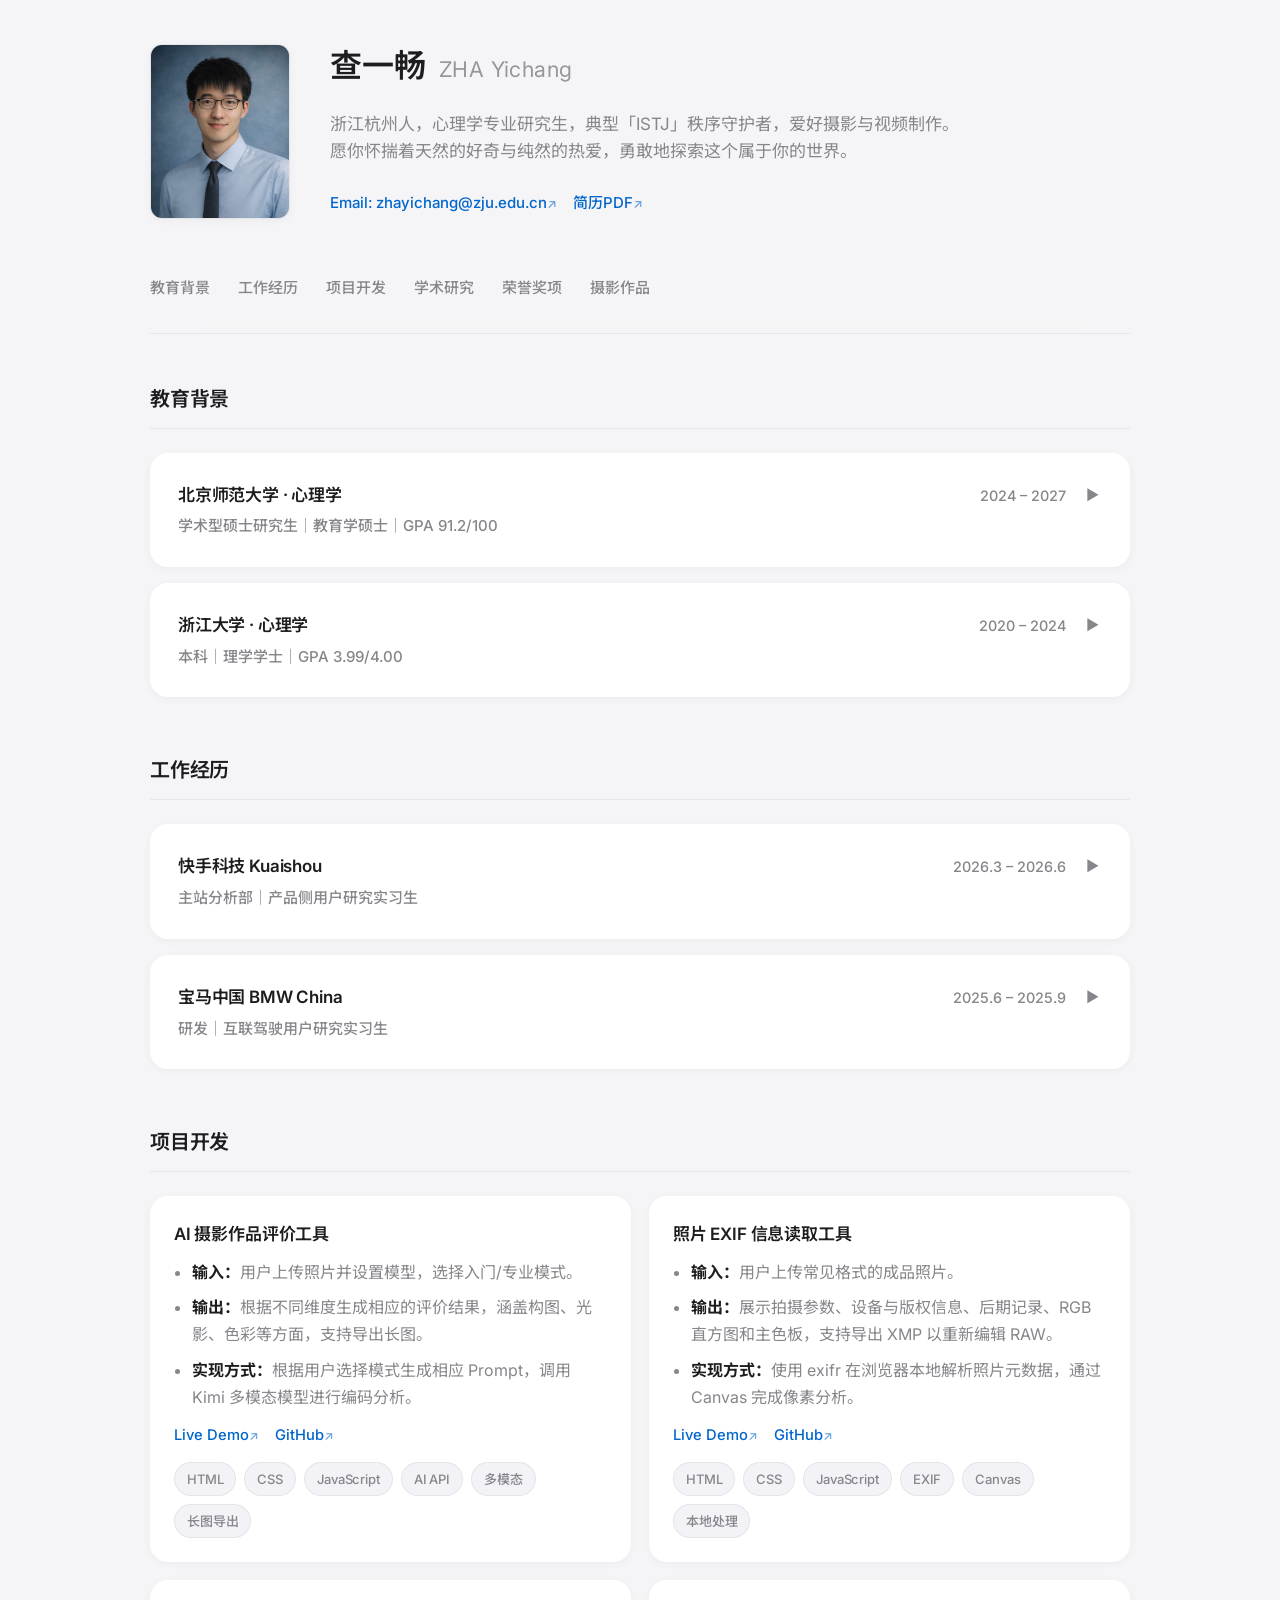
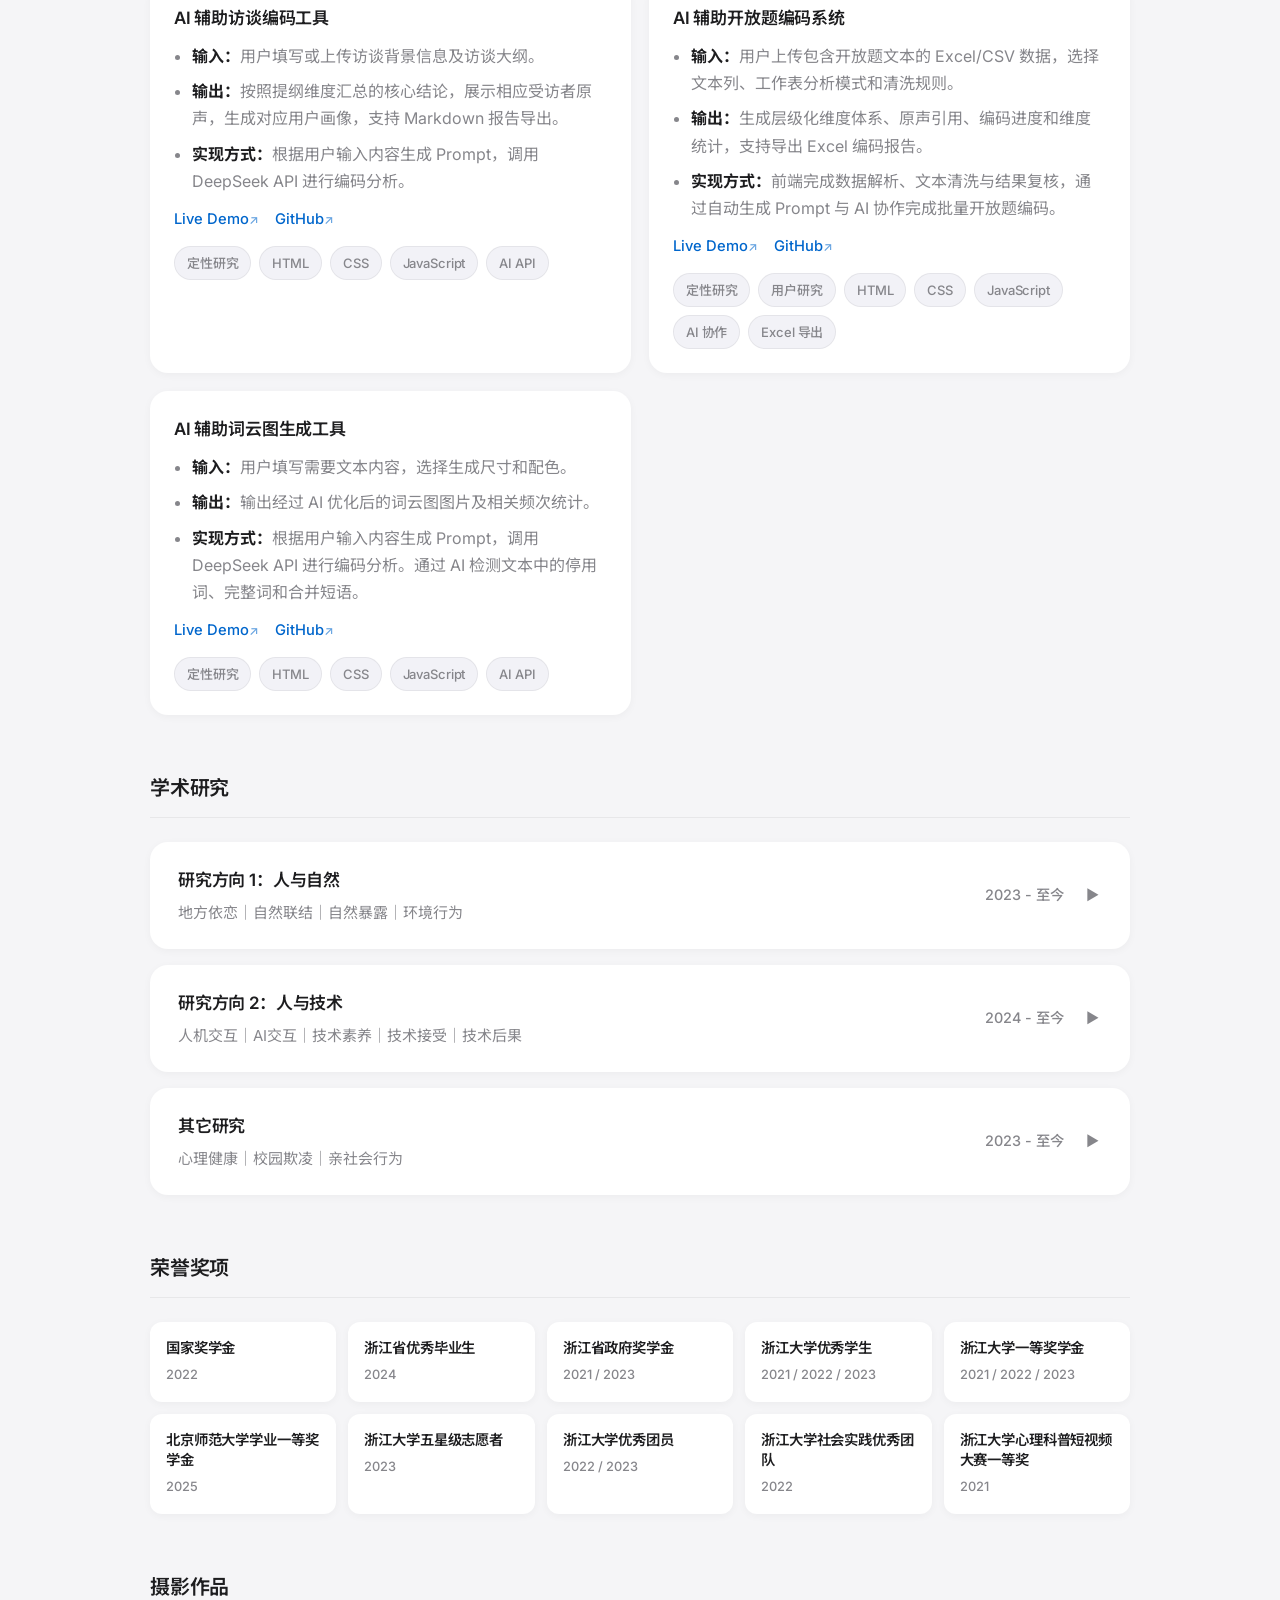
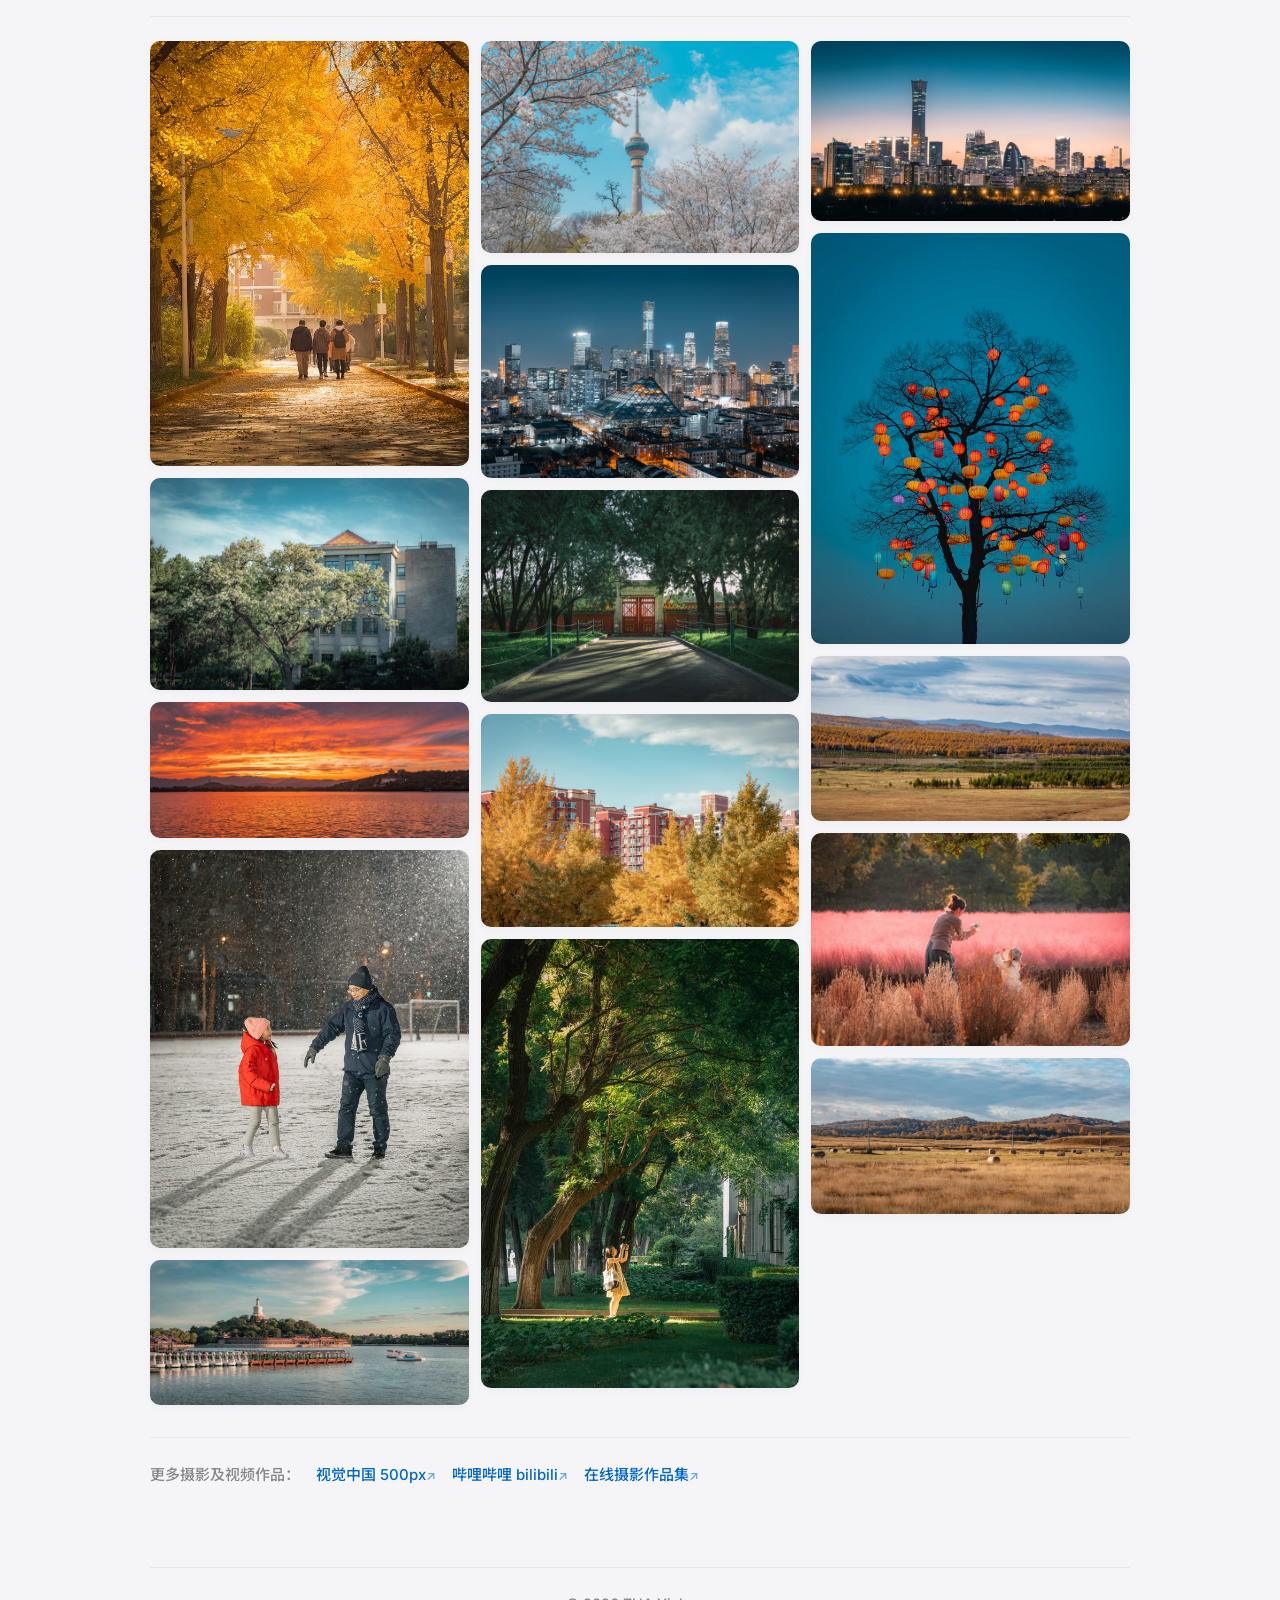
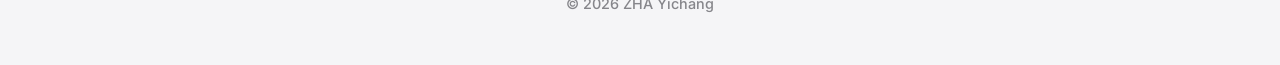
==== index.html @ 9acc6793 "Add Bing Webmaster verification tag" ====
<!DOCTYPE html>
<html lang="zh-CN">

<head>
  <meta charset="UTF-8" />
  <meta name="viewport" content="width=device-width, initial-scale=1.0" />
  <meta name="robots" content="noindex" />
  <title>查一畅 ZHA Yichang | 个人主页</title>
  <meta name="description" content="查一畅 ZHA Yichang - 北京师范大学社会心理学硕士研究生。" />
  <meta name="theme-color" content="#f5f5f7" media="(prefers-color-scheme: light)" />
  <meta name="theme-color" content="#000000" media="(prefers-color-scheme: dark)" />
  <meta name="msvalidate.01" content="314F5E8C3DB6885B3E5C1102EE22F746" />

  <!-- Open Graph -->
  <meta property="og:title" content="查一畅 ZHA Yichang | 个人主页" />
  <meta property="og:description" content="北京师范大学社会心理学硕士研究生。" />
  <meta property="og:type" content="website" />

  <!-- 字体 -->
  <link rel="preconnect" href="https://fonts.googleapis.com">
  <link rel="preconnect" href="https://fonts.gstatic.com" crossorigin>
  <link
    href="https://fonts.googleapis.com/css2?family=Inter:wght@300;400;500;600;700&family=Noto+Sans+SC:wght@300;400;500;700&display=swap"
    rel="stylesheet">

  <!-- 样式表 -->
  <link rel="stylesheet" href="style.css">
</head>

<body>
  <div class="container">

    <!-- ===== Header ===== -->
    <header>
      <div class="profile-photo">
        <img src="assets/images/head-photo.jpg" alt="查一畅的照片" loading="lazy"
          onerror="this.style.display='none'; this.parentElement.style.minHeight='180px';" />
      </div>
      <div class="header-text">
        <h1 class="name">
          <span class="name-cn">查一畅</span>
          <span class="name-en">ZHA Yichang</span>
        </h1>
        <p class="intro">
          浙江杭州人，心理学专业研究生，典型「ISTJ」秩序守护者，爱好摄影与视频制作。<br>
          愿你怀揣着天然的好奇与纯然的热爱，勇敢地探索这个属于你的世界。
        </p>
        <div class="contact">
          <a href="mailto:zhayichang@zju.edu.cn">Email: zhayichang@zju.edu.cn</a>
          <a href="assets/files/CV_ZHA_Yichang.pdf" target="_blank" rel="noopener">简历PDF</a>
        </div>
      </div>
    </header>

    <!-- ===== Navigation ===== -->
    <nav>
      <ul>
        <li><a href="#education">教育背景</a></li>
        <li><a href="#experience">工作经历</a></li>
        <li><a href="#projects">项目开发</a></li>
        <li><a href="#research">学术研究</a></li>
        <li><a href="#awards">荣誉奖项</a></li>
        <li><a href="#photography">摄影作品</a></li>
      </ul>
    </nav>

    <!-- ===== Education ===== -->
    <section id="education">
      <h2 class="section-title">教育背景</h2>

      <div class="card collapsible" tabindex="0" role="button" aria-expanded="false">
        <div class="card-header">
          <div class="card-title">
            <h3>北京师范大学 · 心理学</h3>
            <span class="date">2024 – 2027</span>
          </div>
          <span class="expand-icon" aria-hidden="true">▶</span>
        </div>
        <div class="subtitle">学术型硕士研究生｜教育学硕士｜GPA 91.2/100</div>
        <div class="card-content">
          <ul>
            <li><strong>研究方向：</strong>社会心理学，人机信任、人机交互对人际互动的影响、AI 道德与 AI 接受度等。</li>
            <li><strong>科研项目：</strong>参与一项国家级、两项省部级科研项目，聚焦 AI 交互对人际交互的影响，关注青少年亲社会行为发展。参加全国学术会议报告，发表三篇 SSCI 期刊论文。</li>
            <li><strong>学生工作：</strong>校研究生会新媒体中心成员，2025 年毕业歌 MV 主创成员，电影进校园活动志愿者现场负责人。</li>
          </ul>
          <div class="tag-group">
            <span class="tag">校学业一等奖学金</span>
            <span class="tag">校新生一等奖学金</span>
          </div>
        </div>
      </div>

      <div class="card collapsible" tabindex="0" role="button" aria-expanded="false">
        <div class="card-header">
          <div class="card-title">
            <h3>浙江大学 · 心理学</h3>
            <span class="date">2020 – 2024</span>
          </div>
          <span class="expand-icon" aria-hidden="true">▶</span>
        </div>
        <div class="subtitle">本科｜理学学士｜GPA 3.99/4.00</div>
        <div class="card-content">
          <ul>
            <li><strong>主要课程：</strong>心理测量与统计、同理心与沟通技巧、实验心理学、认知心理学、社会心理学、人格心理学、发展心理学、生理心理学等。</li>
            <li>
              <strong>学生工作：</strong>先后担任学院学生会宣传部部长、学生会主席，求是潮视频团队顾问等。担任 2023 年学院新年晚会负责人，原创策划“小心鸡放映室”等系列品牌活动。
            </li>
            <li>
              <strong>社会实践：</strong>2022 年学院暑期社会实践团队小组负责人，通过访谈、问卷调研基层工作者心理健康，完成年度趋势分析，形成可视化报告，提交政府机构，相关报道阅读量
              3.8w+，获评浙江大学优秀社会实践团队。
            </li>
            <li><strong>志愿服务：</strong>400+ 小时志愿时长，含 100 小时疫情专项志愿服务，200 小时附属医院一对一志愿者。</li>
          </ul>
          <div class="tag-group">
            <span class="tag">国家奖学金</span>
            <span class="tag">浙江省优秀毕业生</span>
            <span class="tag">浙江省政府奖学金</span>
          </div>
        </div>
      </div>
    </section>

    <!-- ===== Experience ===== -->
    <section id="experience">
      <h2 class="section-title">工作经历</h2>

      <div class="card collapsible" tabindex="0" role="button" aria-expanded="false">
        <div class="card-header">
          <div class="card-title">
            <h3>快手科技 Kuaishou</h3>
            <span class="date">2026.3 – 2026.6</span>
          </div>
          <span class="expand-icon" aria-hidden="true">▶</span>
        </div>
        <div class="subtitle">主站分析部｜产品侧用户研究实习生</div>
        <div class="card-content">
          <ul>
            <li>
              <strong>行为分析：</strong>针对平台增降补期间用户遗留现象，使用定量问卷揭示用户心智转化路径，为增长业务提供做功方向。
            </li>
            <li>
              <strong>数据监测：</strong>参与全站 NPS 及评论区满意度周期监测，支持纵向与横向对比分析及归因，负责 BI 看板搭建与维护。
            </li>
            <li>
              <strong>需求洞察：</strong>通过深度访谈识别 B 端同城相亲创作者、AIGC 创作者用户画像和创作链路，为产品功能迭代提供差异化方向；通过开放题原声整理，提炼 C
              端消费者产品使用痛点，为平台功能优化和社区氛围治理提供支撑。
            </li>
            <li>
              <strong>AI+用研：</strong>在团队内率先将 AI 深度融入工作流，针对访谈编码、数据分析等固定流程，借助 AI 开发 5 个 Web 前端工具和 2 个
              SKILL，促进研究流程标准化和自动化。工具已部署公司内网并在团队内使用，显著提升工作效率。
            </li>
          </ul>
          <div class="tag-group">
            <span class="tag">SPSS</span>
            <span class="tag">SQL</span>
            <span class="tag">Python</span>
            <span class="tag">R</span>
            <span class="tag">BI 看板</span>
            <span class="tag">AI 应用</span>
          </div>
        </div>
      </div>

      <div class="card collapsible" tabindex="0" role="button" aria-expanded="false">
        <div class="card-header">
          <div class="card-title">
            <h3>宝马中国 BMW China</h3>
            <span class="date">2025.6 – 2025.9</span>
          </div>
          <span class="expand-icon" aria-hidden="true">▶</span>
        </div>
        <div class="subtitle">研发｜互联驾驶用户研究实习生</div>
        <div class="card-content">
          <ul>
            <li><strong>行为分析：</strong>针对远程升级成功率低现象，使用定量问卷拆解用户行为链路，分析漏斗流失环节，识别使用阻力。</li>
            <li>
              <strong>用户洞察：</strong>围绕车载音乐、车辆共享等产品功能需求，完成竞品分析，设计问卷识别用户画像，进行群体差异检验，
              借助 KANO、PSM 等模型整理用户需求优先级和定价区间，产出可视化报告，为新一代车机体验优化提供支持。
            </li>
            <li><strong>SOP 沉淀：</strong>基于团队工作流设计原创数据分析模板，搭建共享知识库，推动研究流程标准化，提高成果复用效率。</li>
          </ul>
          <div class="tag-group">
            <span class="tag">SPSS</span>
            <span class="tag">SQL</span>
            <span class="tag">Python</span>
            <span class="tag">Excel</span>
          </div>
        </div>
      </div>
    </section>

    <!-- ===== Projects ===== -->
    <section id="projects">
      <h2 class="section-title">项目开发</h2>
      <div class="project-grid">

        <div class="project-card">
          <h3>AI 摄影作品评价工具</h3>
          <ul>
            <li><strong>输入：</strong>用户上传照片并设置模型，选择入门/专业模式。</li>
            <li><strong>输出：</strong>根据不同维度生成相应的评价结果，涵盖构图、光影、色彩等方面，支持导出长图。</li>
            <li><strong>实现方式：</strong>根据用户选择模式生成相应 Prompt，调用 Kimi 多模态模型进行编码分析。</li>
          </ul>
          <div class="project-links">
            <a href="https://zhayichang.github.io/ai-photo-evaluator/portfolio" target="_blank" rel="noopener">Live
              Demo</a>
            <a href="https://github.com/zhayichang/ai-photo-evaluator" target="_blank" rel="noopener">GitHub</a>
          </div>
          <div class="tag-group">
            <span class="tag">HTML</span>
            <span class="tag">CSS</span>
            <span class="tag">JavaScript</span>
            <span class="tag">AI API</span>
            <span class="tag">多模态</span>
            <span class="tag">长图导出</span>
          </div>
        </div>

        <div class="project-card">
          <h3>照片 EXIF 信息读取工具</h3>
          <ul>
            <li><strong>输入：</strong>用户上传常见格式的成品照片。</li>
            <li><strong>输出：</strong>展示拍摄参数、设备与版权信息、后期记录、RGB 直方图和主色板，支持导出 XMP 以重新编辑 RAW。</li>
            <li><strong>实现方式：</strong>使用 exifr 在浏览器本地解析照片元数据，通过 Canvas 完成像素分析。</li>
          </ul>
          <div class="project-links">
            <a href="https://zhayichang.github.io/photo-exif-reader/" target="_blank" rel="noopener">Live Demo</a>
            <a href="https://github.com/zhayichang/photo-exif-reader" target="_blank" rel="noopener">GitHub</a>
          </div>
          <div class="tag-group">
            <span class="tag">HTML</span>
            <span class="tag">CSS</span>
            <span class="tag">JavaScript</span>
            <span class="tag">EXIF</span>
            <span class="tag">Canvas</span>
            <span class="tag">本地处理</span>
          </div>
        </div>

        <div class="project-card">
          <h3>AI 辅助访谈编码工具</h3>
          <ul>
            <li><strong>输入：</strong>用户填写或上传访谈背景信息及访谈大纲。</li>
            <li><strong>输出：</strong>按照提纲维度汇总的核心结论，展示相应受访者原声，生成对应用户画像，支持 Markdown 报告导出。</li>
            <li><strong>实现方式：</strong>根据用户输入内容生成 Prompt，调用 DeepSeek API 进行编码分析。</li>
          </ul>
          <div class="project-links">
            <a href="https://zhayichang.github.io/interview-coding-tool" target="_blank" rel="noopener">Live Demo</a>
            <a href="https://github.com/zhayichang/interview-coding-tool" target="_blank" rel="noopener">GitHub</a>
          </div>
          <div class="tag-group">
            <span class="tag">定性研究</span>
            <span class="tag">HTML</span>
            <span class="tag">CSS</span>
            <span class="tag">JavaScript</span>
            <span class="tag">AI API</span>
          </div>
        </div>

        <div class="project-card">
          <h3>AI 辅助开放题编码系统</h3>
          <ul>
            <li><strong>输入：</strong>用户上传包含开放题文本的 Excel/CSV 数据，选择文本列、工作表分析模式和清洗规则。</li>
            <li><strong>输出：</strong>生成层级化维度体系、原声引用、编码进度和维度统计，支持导出 Excel 编码报告。</li>
            <li><strong>实现方式：</strong>前端完成数据解析、文本清洗与结果复核，通过自动生成 Prompt 与 AI 协作完成批量开放题编码。</li>
          </ul>
          <div class="project-links">
            <a href="https://zhayichang.github.io/open-questions-analysis/" target="_blank" rel="noopener">Live Demo</a>
            <a href="https://github.com/zhayichang/open-questions-analysis" target="_blank" rel="noopener">GitHub</a>
          </div>
          <div class="tag-group">
            <span class="tag">定性研究</span>
            <span class="tag">用户研究</span>
            <span class="tag">HTML</span>
            <span class="tag">CSS</span>
            <span class="tag">JavaScript</span>
            <span class="tag">AI 协作</span>
            <span class="tag">Excel 导出</span>
          </div>
        </div>

        <div class="project-card">
          <h3>AI 辅助词云图生成工具</h3>
          <ul>
            <li><strong>输入：</strong>用户填写需要文本内容，选择生成尺寸和配色。</li>
            <li><strong>输出：</strong>输出经过 AI 优化后的词云图图片及相关频次统计。</li>
            <li><strong>实现方式：</strong>根据用户输入内容生成 Prompt，调用 DeepSeek API 进行编码分析。通过 AI 检测文本中的停用词、完整词和合并短语。</li>
          </ul>
          <div class="project-links">
            <a href="https://zhayichang.github.io/word-cloud-tool" target="_blank" rel="noopener">Live Demo</a>
            <a href="https://github.com/zhayichang/word-cloud-tool" target="_blank" rel="noopener">GitHub</a>
          </div>
          <div class="tag-group">
            <span class="tag">定性研究</span>
            <span class="tag">HTML</span>
            <span class="tag">CSS</span>
            <span class="tag">JavaScript</span>
            <span class="tag">AI API</span>
          </div>
        </div>
      </div>
    </section>

    <!-- ===== Research ===== -->
    <section id="research">
      <h2 class="section-title">学术研究</h2>

      <div class="research-theme collapsible-area" tabindex="0" role="button" aria-expanded="false">
        <div class="theme-main">
          <div class="theme-info">
            <h3 class="theme-title">研究方向 1：人与自然</h3>
            <p class="theme-desc">地方依恋｜自然联结｜自然暴露｜环境行为</p>
          </div>
          <div class="theme-meta">
            <span class="theme-time">2023 - 至今 </span>
            <span class="expand-icon" aria-hidden="true">▶</span>
          </div>
        </div>
        <div class="theme-content">
          <div class="research-grid">
            <div class="research-card">
              <div class="research-meta">First Author · Published · 2026</div>
              <h4 class="research-card-title">人对地方的情感如何影响人际互动行为？</h4>
              <p class="research-text">
                提出地方依恋内部工作模型，通过纵向问卷和实验探索其对社交回避的缓解作用，及社会联结和自然联结的中介作用。研究发现地方依恋能够通过增强社会联结和自然联结，来缓解个体在一般情境下的社交回避。</p>
              <div class="publication-info">
                <span class="journal">Journal of Social and Personal Relationships</span>
                <a href="https://doi.org/10.1177/02654075251415445" target="_blank" rel="noopener" class="doi-link">DOI:
                  10.1177/02654075251415445</a>
              </div>
              <div class="tag-group">
                <span class="tag">地方依恋</span>
                <span class="tag">社会联结</span>
                <span class="tag">自然联结</span>
                <span class="tag">社交回避</span>
                <span class="tag">行为实验</span>
                <span class="tag">问卷调查</span>
                <span class="tag">中介模型</span>
                <span class="tag">PsychoPy</span>
                <span class="tag">R</span>
              </div>
            </div>

            <div class="research-card">
              <div class="research-meta">Second Author · Published · 2025</div>
              <h4 class="research-card-title">地方依恋缓解创伤后应激症状</h4>
              <p class="research-text">
                通过实验和日记追踪探讨地方依恋与人际依恋在缓解创伤后应激症状中的作用，及状态依恋安全感和认知重评的中介作用。研究发现依恋安全启动的效果是延迟而非即时的，且在不同创伤类型中作用方向不同。</p>
              <div class="publication-info">
                <span class="journal">Emotion</span>
                <a href="https://doi.org/10.1037/emo0001602" target="_blank" rel="noopener" class="doi-link">DOI:
                  10.1037/emo0001602</a>
              </div>
              <div class="tag-group">
                <span class="tag">依恋启动</span>
                <span class="tag">创伤电影范式</span>
                <span class="tag">侵入症状</span>
                <span class="tag">PTSS</span>
                <span class="tag">日记追踪</span>
                <span class="tag">行为实验</span>
                <span class="tag">方差分析</span>
                <span class="tag">中介模型</span>
                <span class="tag">PsychoPy</span>
              </div>
            </div>

            <div class="research-card">
              <div class="research-meta">Co-Author · Published · 2026</div>
              <h4 class="research-card-title">地方依恋通过社会责任感提高亲社会性</h4>
              <p class="research-text">通过问卷调查和实验启动探究地方依恋与个体在当地亲社会行为的关系。研究发现地方依恋能够通过增强社会责任感来提高亲社会性。</p>
              <div class="publication-info">
                <span class="journal">Journal of Environmental Psychology</span>
                <a href="https://doi.org/10.1016/j.jenvp.2026.103039" target="_blank" rel="noopener"
                  class="doi-link">DOI: 10.1016/j.jenvp.2026.103039</a>
              </div>
              <div class="tag-group">
                <span class="tag">地方依恋</span>
                <span class="tag">社会责任感</span>
                <span class="tag">亲社会性</span>
                <span class="tag">行为实验</span>
                <span class="tag">问卷调查</span>
                <span class="tag">中介模型</span>
              </div>
            </div>

          </div>
        </div>
      </div>

      <div class="research-theme collapsible-area" tabindex="0" role="button" aria-expanded="false">
        <div class="theme-main">
          <div class="theme-info">
            <h3 class="theme-title">研究方向 2：人与技术</h3>
            <p class="theme-desc">人机交互｜AI交互｜技术素养｜技术接受｜技术后果</p>
          </div>
          <div class="theme-meta">
            <span class="theme-time">2024 - 至今</span>
            <span class="expand-icon" aria-hidden="true">▶</span>
          </div>
        </div>
        <div class="theme-content">
          <div class="research-grid">
            <div class="research-card">
              <div class="research-meta">Ongoing Project · 2026</div>
              <h4 class="research-card-title">AI 依赖如何削弱亲社会行为</h4>
              <p class="research-text">通过问卷调查探究 AI 依赖对于亲社会行为的负面影响。</p>
            </div>

            <div class="research-card">
              <div class="research-meta">Ongoing Project · 2026</div>
              <h4 class="research-card-title">AI 交互的溢出效应</h4>
              <p class="research-text">通过行为实验探究人与 AI 交互如何外溢影响人与他人互动。</p>
            </div>

          </div>
        </div>
      </div>

      <div class="research-theme collapsible-area" tabindex="0" role="button" aria-expanded="false">
        <div class="theme-main">
          <div class="theme-info">
            <h3 class="theme-title">其它研究</h3>
            <p class="theme-desc">心理健康｜校园欺凌｜亲社会行为</p>
          </div>
          <div class="theme-meta">
            <span class="theme-time">2023 - 至今</span>
            <span class="expand-icon" aria-hidden="true">▶</span>
          </div>
        </div>
        <div class="theme-content">
          <div class="research-grid">

            <div class="research-card">
              <div class="research-meta">Co-Author · Published · 2026</div>
              <h4 class="research-card-title">亲社会行为智慧干预框架的构建</h4>
              <p class="research-text">综述现有亲社会行为的干预策略，构建亲社会行为智慧干预框架。</p>
              <div class="publication-info">
                <span class="journal">心理科学进展</span>
                <a href="https://journal.psych.ac.cn/xlkxjz/CN/10.3724/SP.J.1042.2026.LS.00048" target="_blank"
                  rel="noopener" class="doi-link">DOI: 10.3724/SP.J.1042.2026.LS.00048</a>
              </div>
              <div class="tag-group">
                <span class="tag">亲社会行为</span>
                <span class="tag">智慧干预</span>
                <span class="tag">框架构建</span>
                <span class="tag">综述</span>
              </div>
            </div>

            <div class="research-card">
              <div class="research-meta">First Author · Published · 2025</div>
              <h4 class="research-card-title">焦虑和抑郁的共病模式及预测因素</h4>
              <p class="research-text">通过问卷调查和潜在剖面分析探究焦虑和抑郁的共病模式，以及家庭功能、神经质、反刍的预测作用。</p>
              <div class="publication-info">
                <span class="journal">Current Psychology</span>
                <a href="https://doi.org/10.1007/s12144-024-06319-4" target="_blank" rel="noopener"
                  class="doi-link">DOI: 10.1007/s12144-024-06319-4</a>
              </div>
              <div class="tag-group">
                <span class="tag">抑郁</span>
                <span class="tag">焦虑</span>
                <span class="tag">家庭功能</span>
                <span class="tag">神经质</span>
                <span class="tag">反刍</span>
                <span class="tag">潜在剖面分析</span>
                <span class="tag">问卷调查</span>
              </div>
            </div>

            <div class="research-card">
              <div class="research-meta">Co-Author · Published · 2025</div>
              <h4 class="research-card-title">自尊和抑郁症状的关系</h4>
              <p class="research-text">通过纵向问卷调查考察了自尊和抑郁症状的关系，及人际敏感性、反刍与沉思的中介机制。</p>
              <div class="publication-info">
                <span class="journal">BMC Psychology</span>
                <a href="https://doi.org/10.1186/s40359-025-02899-3" target="_blank" rel="noopener"
                  class="doi-link">DOI: 10.1186/s40359-025-02899-3</a>
              </div>
              <div class="tag-group">
                <span class="tag">抑郁</span>
                <span class="tag">焦虑</span>
                <span class="tag">自尊</span>
                <span class="tag">人际敏感性</span>
                <span class="tag">反刍</span>
                <span class="tag">问卷调查</span>
              </div>
            </div>

            <div class="research-card">
              <div class="research-meta">Co-Author · Published · 2023</div>
              <h4 class="research-card-title">校园欺凌和创伤后应激症状的关系</h4>
              <p class="research-text">通过横断问卷调查探讨了校园欺凌与创伤后应激症状之间的关系，以及自我表露和不安全感的链式中介作用。</p>
              <div class="publication-info">
                <span class="journal">BMC Psychology</span>
                <a href="https://doi.org/10.1186/s40359-023-01065-x" target="_blank" rel="noopener"
                  class="doi-link">DOI: 10.1186/s40359-023-01065-x</a>
              </div>
              <div class="tag-group">
                <span class="tag">校园欺凌</span>
                <span class="tag">不安全感</span>
                <span class="tag">自我表露</span>
                <span class="tag">PTSS</span>
                <span class="tag">中介模型</span>
                <span class="tag">问卷调查</span>
              </div>
            </div>

          </div>
        </div>
      </div>

    </section>

    <!-- ===== Awards ===== -->
    <section id="awards">
      <h2 class="section-title">荣誉奖项</h2>
      <div class="awards-grid">
        <div class="award-item">
          <div class="award-title">国家奖学金</div>
          <div class="award-year">2022</div>
        </div>
        <div class="award-item">
          <div class="award-title">浙江省优秀毕业生</div>
          <div class="award-year">2024</div>
        </div>
        <div class="award-item">
          <div class="award-title">浙江省政府奖学金</div>
          <div class="award-year">2021 / 2023</div>
        </div>
        <div class="award-item">
          <div class="award-title">浙江大学优秀学生</div>
          <div class="award-year">2021 / 2022 / 2023</div>
        </div>
        <div class="award-item">
          <div class="award-title">浙江大学一等奖学金</div>
          <div class="award-year">2021 / 2022 / 2023</div>
        </div>
        <div class="award-item">
          <div class="award-title">北京师范大学学业一等奖学金</div>
          <div class="award-year">2025</div>
        </div>
        <div class="award-item">
          <div class="award-title">浙江大学五星级志愿者</div>
          <div class="award-year">2023</div>
        </div>
        <div class="award-item">
          <div class="award-title">浙江大学优秀团员</div>
          <div class="award-year">2022 / 2023</div>
        </div>
        <div class="award-item">
          <div class="award-title">浙江大学社会实践优秀团队</div>
          <div class="award-year">2022</div>
        </div>
        <div class="award-item">
          <div class="award-title">浙江大学心理科普短视频大赛一等奖</div>
          <div class="award-year">2021</div>
        </div>
      </div>
    </section>

    <!-- ===== Photography ===== -->
    <section id="photography">
      <h2 class="section-title">摄影作品</h2>
      <div class="photo-grid">
        <div class="photo-item">
          <img src="assets/images/photo-1.jpg" alt="摄影作品 1" loading="lazy"
            onerror="this.style.display='none'; this.parentElement.style.minHeight='200px';">
        </div>
        <div class="photo-item">
          <img src="assets/images/photo-2.jpg" alt="摄影作品 2" loading="lazy"
            onerror="this.style.display='none'; this.parentElement.style.minHeight='200px';">
        </div>
        <div class="photo-item">
          <img src="assets/images/photo-3.jpg" alt="摄影作品 3" loading="lazy"
            onerror="this.style.display='none'; this.parentElement.style.minHeight='200px';">
        </div>
        <div class="photo-item">
          <img src="assets/images/photo-4.jpg" alt="摄影作品 4" loading="lazy"
            onerror="this.style.display='none'; this.parentElement.style.minHeight='200px';">
        </div>
        <div class="photo-item">
          <img src="assets/images/photo-5.jpg" alt="摄影作品 5" loading="lazy"
            onerror="this.style.display='none'; this.parentElement.style.minHeight='200px';">
        </div>
        <div class="photo-item">
          <img src="assets/images/photo-6.jpg" alt="摄影作品 6" loading="lazy"
            onerror="this.style.display='none'; this.parentElement.style.minHeight='200px';">
        </div>
        <div class="photo-item">
          <img src="assets/images/photo-7.jpg" alt="摄影作品 7" loading="lazy"
            onerror="this.style.display='none'; this.parentElement.style.minHeight='200px';">
        </div>
        <div class="photo-item">
          <img src="assets/images/photo-8.jpg" alt="摄影作品 8" loading="lazy"
            onerror="this.style.display='none'; this.parentElement.style.minHeight='200px';">
        </div>
        <div class="photo-item">
          <img src="assets/images/photo-9.jpg" alt="摄影作品 9" loading="lazy"
            onerror="this.style.display='none'; this.parentElement.style.minHeight='200px';">
        </div>
        <div class="photo-item">
          <img src="assets/images/photo-10.jpg" alt="摄影作品 10" loading="lazy"
            onerror="this.style.display='none'; this.parentElement.style.minHeight='200px';">
        </div>
        <div class="photo-item">
          <img src="assets/images/photo-11.jpg" alt="摄影作品 11" loading="lazy"
            onerror="this.style.display='none'; this.parentElement.style.minHeight='200px';">
        </div>
        <div class="photo-item">
          <img src="assets/images/photo-12.jpg" alt="摄影作品 12" loading="lazy"
            onerror="this.style.display='none'; this.parentElement.style.minHeight='200px';">
        </div>
        <div class="photo-item">
          <img src="assets/images/photo-13.jpg" alt="摄影作品 13" loading="lazy"
            onerror="this.style.display='none'; this.parentElement.style.minHeight='200px';">
        </div>
        <div class="photo-item">
          <img src="assets/images/photo-14.jpg" alt="摄影作品 14" loading="lazy"
            onerror="this.style.display='none'; this.parentElement.style.minHeight='200px';">
        </div>
        <div class="photo-item">
          <img src="assets/images/photo-15.jpg" alt="摄影作品 15" loading="lazy"
            onerror="this.style.display='none'; this.parentElement.style.minHeight='200px';">
        </div>
      </div>
      <div class="photo-links">
        <span class="photo-links-label">更多摄影及视频作品：</span>
        <a href="https://500px.com.cn/DeepDeepBlue" target="_blank" rel="noopener">视觉中国 500px</a>
        <a href="https://space.bilibili.com/35902929" target="_blank" rel="noopener">哔哩哔哩 bilibili</a>
        <a href="photography/">在线摄影作品集</a>
      </div>
    </section>

    <!-- ===== Footer ===== -->
    <footer>© 2026 ZHA Yichang</footer>
  </div>

  <script src="script.js" defer></script>
</body>

</html>
---- style.css ----
/* ============================================
   Apple Design Language — Portfolio Styles
   ============================================ */

:root {
    /* 背景层级 */
    --bg: #f5f5f7;
    --bg-secondary: #ffffff;
    --bg-tertiary: #f2f2f7;

    /* 文字层级 */
    --text: #1d1d1f;
    --text-secondary: #86868b;
    --text-tertiary: #a1a1a6;

    /* 边框与分割线 */
    --line: rgba(0, 0, 0, 0.06);
    --line-solid: #d2d2d7;

    /* 强调色 */
    --accent: #1d1d1f;
    --accent-blue: #0066cc;

    /* 阴影 — 多层极淡阴影营造物理感 */
    --shadow-sm: 0 2px 8px rgba(0, 0, 0, 0.04);
    --shadow-md: 0 8px 24px rgba(0, 0, 0, 0.06);
    --shadow-lg: 0 16px 48px rgba(0, 0, 0, 0.08);

    /* 圆角 */
    --radius-sm: 12px;
    --radius-md: 18px;
    --radius-lg: 24px;

    /* 布局 */
    --max-width: 980px;

    /* 动画曲线 */
    --ease-spring: cubic-bezier(0.16, 1, 0.3, 1);
    --ease-out: cubic-bezier(0.25, 0.1, 0.25, 1);
}

/* ===== 暗色模式 ===== */
@media (prefers-color-scheme: dark) {
    :root {
        --bg: #000000;
        --bg-secondary: #1c1c1e;
        --bg-tertiary: #2c2c2e;
        --text: #f5f5f7;
        --text-secondary: #a1a1a6;
        --text-tertiary: #8e8e93;
        --line: rgba(255, 255, 255, 0.08);
        --line-solid: #38383a;
        --accent: #ffffff;
        --accent-blue: #0a84ff;
        --shadow-sm: 0 2px 8px rgba(0, 0, 0, 0.3);
        --shadow-md: 0 8px 24px rgba(0, 0, 0, 0.4);
        --shadow-lg: 0 16px 48px rgba(0, 0, 0, 0.5);
    }

    body {
        -webkit-font-smoothing: antialiased;
        -moz-osx-font-smoothing: grayscale;
    }
}

/* ===== Reset & Base ===== */
* {
    margin: 0;
    padding: 0;
    box-sizing: border-box;
}

html {
    scroll-behavior: smooth;
}

body {
    font-family: "Inter", "Noto Sans SC", "PingFang SC", "Microsoft YaHei", sans-serif;
    background: var(--bg);
    color: var(--text);
    line-height: 1.7;
    padding: 48px 20px 48px;
    -webkit-font-smoothing: antialiased;
}

.container {
    max-width: var(--max-width);
    margin: 0 auto;
}

/* ===== Header ===== */
header {
    display: flex;
    align-items: flex-start;
    justify-content: space-between;
    gap: 40px;
    flex-wrap: wrap;
    margin-bottom: 32px;
}

.header-text {
    flex: 1;
    min-width: 0;
}

.profile-photo {
    flex-shrink: 0;
    width: 140px;
    aspect-ratio: 4 / 5;
    border-radius: 12px;
    overflow: hidden;
    border: 1px solid var(--line);
    box-shadow: var(--shadow-sm);
    background: var(--bg-tertiary);
    transition: transform 0.4s var(--ease-out), box-shadow 0.4s ease;
    margin-top: -4px;
}

.profile-photo:hover {
    transform: scale(1.02);
    box-shadow: var(--shadow-md);
}

.profile-photo img {
    display: block;
    width: 100%;
    height: 100%;
    object-fit: cover;
}

.name {
    font-size: 2rem;
    font-weight: 600;
    letter-spacing: 0;
    line-height: 1.1;
    margin-bottom: 28px;
    display: flex;
    align-items: baseline;
    flex-wrap: wrap;
    gap: 0.4em;
}

.name-en {
    font-size: 1.35rem;
    font-weight: 400;
    color: var(--text-secondary);
    letter-spacing: 0.02em;
    opacity: 0.85;
}

.intro {
    font-size: 1.0625rem;
    line-height: 1.6;
    color: var(--text-secondary);
    max-width: 640px;
    margin-bottom: 24px;
}

.contact {
    display: flex;
    flex-wrap: wrap;
    gap: 16px;
    font-size: 0.9375rem;
}

.contact a {
    color: var(--accent-blue);
    text-decoration: none;
    font-weight: 500;
    transition: all 0.2s ease;
    position: relative;
}

.contact a::after {
    content: " ↗";
    font-size: 0.85em;
    opacity: 0.6;
    transition: transform 0.2s ease;
    display: inline-block;
}

.contact a:hover {
    opacity: 0.8;
}

.contact a:hover::after {
    transform: translate(2px, -2px);
}

/* ===== Navigation ===== */
nav {
    position: sticky;
    top: 0;
    z-index: 100;
    backdrop-filter: blur(20px) saturate(180%);
    -webkit-backdrop-filter: blur(20px) saturate(180%);
    background: rgba(245, 245, 247, 0.72);
    border-bottom: 1px solid var(--line);
    margin-bottom: 48px;
    padding: 16px 0;
    transition: transform 0.4s var(--ease-out), opacity 0.3s ease, background 0.3s ease;
}

nav ul {
    list-style: none;
    display: flex;
    gap: 28px;
    overflow-x: auto;
    margin: 0;
    padding: 4px 0;
    align-items: center;
    scrollbar-width: none;
    -ms-overflow-style: none;
}

nav ul::-webkit-scrollbar {
    display: none;
}

nav a {
    text-decoration: none;
    color: var(--text-secondary);
    font-size: 0.9375rem;
    font-weight: 500;
    transition: color 0.2s ease;
    white-space: nowrap;
    display: inline-flex;
    align-items: center;
    padding: 4px 0;
}

nav a:hover {
    color: var(--text);
}

/* ===== Sections ===== */
section {
    margin-bottom: 56px;
    scroll-margin-top: 80px;
}

.section-title {
    font-size: 1.25rem;
    font-weight: 600;
    letter-spacing: -0.01em;
    margin-bottom: 24px;
    padding-bottom: 12px;
    border-bottom: 1px solid var(--line);
    color: var(--text);
}

/* ===== Collapsible Cards ===== */
.card.collapsible,
.research-theme.collapsible-area {
    background: var(--bg-secondary);
    border: none;
    border-radius: var(--radius-md);
    padding: 28px;
    margin-bottom: 16px;
    box-shadow: var(--shadow-sm);
    transition: transform 0.4s var(--ease-out), box-shadow 0.4s ease, border-color 0.3s ease;
    cursor: pointer;
    position: relative;
    overflow: hidden;
    outline: none;
}

.card.collapsible:hover,
.research-theme.collapsible-area:hover {
    transform: scale(1.005);
    box-shadow: var(--shadow-md);
}

.card.collapsible:active,
.research-theme.collapsible-area:active {
    transform: scale(0.998);
    transition-duration: 0.1s;
}

.card.collapsible:focus-visible,
.research-theme.collapsible-area:focus-visible {
    box-shadow: 0 0 0 3px rgba(0, 102, 204, 0.25), var(--shadow-md);
}

.card-header {
    display: flex;
    justify-content: space-between;
    align-items: center;
    gap: 16px;
}

.card-title {
    display: flex;
    justify-content: space-between;
    align-items: baseline;
    gap: 10px;
    flex-wrap: wrap;
    width: 100%;
    min-width: 0;
}

.card-title h3 {
    font-size: 1.0625rem;
    font-weight: 600;
    letter-spacing: -0.01em;
    white-space: nowrap;
}

.date {
    color: var(--text-secondary);
    font-size: 0.9rem;
    font-weight: 500;
    white-space: nowrap;
}

.subtitle {
    color: var(--text-secondary);
    font-size: 0.9375rem;
    font-weight: 500;
    margin-top: 4px;
    margin-bottom: 0;
}

.expand-icon {
    display: inline-block;
    font-size: 0.9rem;
    color: var(--text-secondary);
    transition: transform 0.4s var(--ease-spring), color 0.2s ease;
    flex-shrink: 0;
    width: 20px;
    text-align: center;
    user-select: none;
}

.card.open .expand-icon,
.research-theme.active .expand-icon {
    transform: rotate(90deg);
    color: var(--text);
}

.card-content {
    max-height: 0;
    overflow: hidden;
    opacity: 0;
    transition: max-height 0.5s var(--ease-spring), opacity 0.35s ease, margin-top 0.4s ease;
    margin-top: 0;
    will-change: max-height, opacity;
}

.card.open .card-content {
    margin-top: 16px;
    opacity: 1;
}

.card-content li strong {
    color: var(--text);
    font-weight: 600;
}

/* ===== Typography ===== */
p {
    margin-bottom: 12px;
}

ul {
    padding-left: 18px;
    margin-bottom: 12px;
}

li {
    margin-bottom: 8px;
    color: var(--text-secondary);
}

li strong {
    color: var(--text);
}

/* ===== Tags ===== */
.tag-group {
    display: flex;
    flex-wrap: wrap;
    gap: 8px;
    margin-top: 14px;
}

.tag {
    display: inline-flex;
    align-items: center;
    padding: 5px 12px;
    border-radius: 100px;
    background: var(--bg-tertiary);
    color: var(--text-secondary);
    font-size: 0.8125rem;
    font-weight: 500;
    letter-spacing: -0.01em;
    border: 1px solid var(--line);
    transition: all 0.2s ease;
    cursor: default;
}

.tag:hover {
    background: var(--line-solid);
    color: var(--text);
    transform: scale(1.05);
}

/* ===== Projects ===== */
.project-grid {
    display: grid;
    grid-template-columns: repeat(auto-fit, minmax(360px, 1fr));
    gap: 18px;
}

.project-card {
    background: var(--bg-secondary);
    border: none;
    border-radius: var(--radius-md);
    padding: 24px;
    box-shadow: var(--shadow-sm);
    transition: transform 0.4s var(--ease-out), box-shadow 0.4s ease, opacity 0.8s var(--ease-spring), transform 0.8s var(--ease-spring);
    opacity: 0;
    transform: translateY(30px);
}

.project-card.reveal {
    opacity: 1;
    transform: translateY(0);
}

.project-card:hover {
    transform: translateY(-3px) scale(1.005);
    box-shadow: var(--shadow-md);
}

.project-card.reveal:hover {
    transform: translateY(-3px) scale(1.005);
}

.project-card h3 {
    font-size: 1.0625rem;
    font-weight: 600;
    margin-bottom: 10px;
    letter-spacing: -0.01em;
}

.project-card p {
    color: var(--text-secondary);
    font-size: 0.94rem;
    margin-bottom: 14px;
    line-height: 1.6;
}

.project-links {
    display: flex;
    gap: 16px;
    margin-bottom: 14px;
}

.project-links a {
    text-decoration: none;
    font-size: 0.92rem;
    color: var(--accent-blue);
    font-weight: 500;
    transition: all 0.2s ease;
}

.project-links a:hover {
    opacity: 0.8;
}

.project-links a::after {
    content: " ↗";
    font-size: 0.85em;
    opacity: 0.6;
    transition: transform 0.2s ease;
    display: inline-block;
}

.project-links a:hover::after {
    transform: translate(2px, -2px);
}

/* ===== Awards ===== */
.awards-grid {
    display: grid;
    grid-template-columns: repeat(auto-fit, minmax(170px, 1fr));
    gap: 12px;
}

.award-item {
    background: var(--bg-secondary);
    border: none;
    border-radius: var(--radius-sm);
    padding: 16px;
    box-shadow: var(--shadow-sm);
    transition: transform 0.3s ease, box-shadow 0.3s ease, opacity 0.7s var(--ease-spring), transform 0.7s var(--ease-spring);
    opacity: 0;
    transform: translateY(20px);
}

.award-item.reveal {
    opacity: 1;
    transform: translateY(0);
}

.award-item:hover {
    transform: translateY(-3px);
    box-shadow: var(--shadow-md);
}

.award-title {
    font-size: 0.9rem;
    font-weight: 600;
    margin-bottom: 6px;
    letter-spacing: -0.01em;
    line-height: 1.4;
}

.award-year {
    font-size: 0.8rem;
    color: var(--text-secondary);
    font-weight: 500;
}

/* ===== Research Themes ===== */
.research-theme.collapsible-area {
    padding: 24px 28px;
}

.theme-main {
    display: flex;
    justify-content: space-between;
    align-items: center;
    gap: 24px;
    cursor: pointer;
}

.theme-info {
    flex: 1;
    min-width: 0;
}

.theme-title {
    font-size: 1.0625rem;
    font-weight: 600;
    margin-bottom: 6px;
    color: var(--text);
    letter-spacing: -0.01em;
}

.theme-desc {
    font-size: 0.9375rem;
    line-height: 1.6;
    color: var(--text-secondary);
    margin-bottom: 0;
}

.theme-meta {
    display: flex;
    align-items: center;
    gap: 18px;
    flex-shrink: 0;
}

.theme-time {
    font-size: 0.9rem;
    color: var(--text-secondary);
    white-space: nowrap;
    font-weight: 500;
}

.theme-content {
    max-height: 0;
    overflow: hidden;
    opacity: 0;
    transition: max-height 0.5s var(--ease-spring), opacity 0.35s ease, margin-top 0.4s ease;
    margin-top: 0;
    will-change: max-height, opacity;
}

.research-theme.active .theme-content {
    margin-top: 20px;
    opacity: 1;
}

/* ===== Research Cards ===== */
.research-grid {
    display: grid;
    grid-template-columns: repeat(auto-fit, minmax(320px, 1fr));
    gap: 18px;
}

.research-card {
    border: none;
    border-radius: var(--radius-sm);
    padding: 24px;
    background: var(--bg-tertiary);
    transition: transform 0.3s ease, box-shadow 0.3s ease;
    cursor: default;
}

.research-card:hover {
    transform: translateY(-2px);
    box-shadow: var(--shadow-sm);
}

.research-meta {
    font-size: 0.72rem;
    text-transform: uppercase;
    letter-spacing: 0.06em;
    color: var(--text-tertiary);
    margin-bottom: 12px;
    font-weight: 600;
}

.research-card-title {
    font-size: 1rem;
    line-height: 1.5;
    margin-bottom: 10px;
    color: var(--text);
    font-weight: 600;
    letter-spacing: -0.01em;
}

.research-text {
    font-size: 0.92rem;
    line-height: 1.7;
    color: var(--text-secondary);
    margin-bottom: 16px;
}

.publication-info {
    display: flex;
    align-items: baseline;
    flex-wrap: wrap;
    gap: 12px;
    font-size: 0.88rem;
    color: var(--text-secondary);
    margin-bottom: 14px;
}

.publication-info .journal {
    font-style: italic;
    font-weight: 500;
}

.doi-link {
    color: var(--accent-blue);
    background: rgba(0, 102, 204, 0.06);
    padding: 3px 10px;
    border-radius: 6px;
    font-size: 0.8125rem;
    font-weight: 600;
    text-decoration: none;
    transition: all 0.2s ease;
    border: 1px solid transparent;
}

.doi-link:hover {
    background: rgba(0, 102, 204, 0.12);
    border-color: rgba(0, 102, 204, 0.15);
}

.doi-link::after {
    content: " ↗";
    font-size: 0.8em;
    opacity: 0.6;
    transition: transform 0.2s ease;
    display: inline-block;
}

.doi-link:hover::after {
    transform: translate(2px, -2px);
}

/* ===== Photography ===== */
.photo-grid {
    display: flex;
    gap: 12px;
    align-items: flex-start;
}

.photo-column {
    display: flex;
    flex-direction: column;
    gap: 12px;
    flex: 1;
    min-width: 0;
}

.photo-item {
    background: var(--bg-tertiary);
    border-radius: 10px;
    overflow: hidden;
    box-shadow: var(--shadow-sm);
    transition: box-shadow 0.4s ease;
    cursor: default;
}

.photo-item:hover {
    box-shadow: var(--shadow-md);
}

.photo-item img {
    display: block;
    width: 100%;
    height: auto;
    -webkit-user-drag: none;
}

.photo-links {
    display: flex;
    justify-content: flex-start;
    align-items: center;
    gap: 16px;
    margin-top: 32px;
    padding-top: 24px;
    border-top: 1px solid var(--line);
    flex-wrap: wrap;
}

.photo-links-label {
    color: var(--text-secondary);
    font-size: 0.9375rem;
    font-weight: 500;
}

.photo-links a {
    color: var(--accent-blue);
    text-decoration: none;
    font-weight: 500;
    font-size: 0.9375rem;
    transition: all 0.2s ease;
}

.photo-links a::after {
    content: " ↗";
    font-size: 0.85em;
    opacity: 0.6;
    transition: transform 0.2s ease;
    display: inline-block;
}

.photo-links a:hover {
    opacity: 0.8;
}

.photo-links a:hover::after {
    transform: translate(2px, -2px);
}

/* ===== Footer ===== */
footer {
    margin-top: 80px;
    padding-top: 24px;
    border-top: 1px solid var(--line);
    color: var(--text-secondary);
    font-size: 0.9rem;
    text-align: center;
    font-weight: 500;
}

/* ===== Scroll Reveal Animation ===== */
section,
.card.collapsible,
.research-theme.collapsible-area {
    opacity: 0;
    transform: translateY(30px);
    transition: opacity 0.8s var(--ease-spring), transform 0.8s var(--ease-spring);
}

section.reveal,
.card.collapsible.reveal,
.research-theme.collapsible-area.reveal {
    opacity: 1;
    transform: translateY(0);
}


/* ===== Reduced Motion ===== */
@media (prefers-reduced-motion: reduce) {

    *,
    *::before,
    *::after {
        animation-duration: 0.01ms !important;
        animation-iteration-count: 1 !important;
        transition-duration: 0.01ms !important;
        scroll-behavior: auto !important;
    }

    .reveal,
    section.reveal,
    .card.collapsible.reveal,
    .research-theme.reveal,
    .project-card.reveal,
    .award-item.reveal,
    .photo-item.reveal {
        opacity: 1;
        transform: none;
    }
}

/* ===== Responsive: Tablet ===== */
@media (max-width: 1024px) {
    .container {
        max-width: 92vw;
    }

    .research-grid {
        grid-template-columns: repeat(2, 1fr);
    }
}

/* ===== Responsive: Mobile Landscape ===== */
@media (max-width: 768px) {
    body {
        padding: 32px 16px;
    }

    .name {
        font-size: 2.4rem;
    }

    .photo-grid {
        gap: 10px;
    }

    .photo-column {
        gap: 10px;
    }

    .awards-grid {
        grid-template-columns: repeat(2, 1fr);
        gap: 10px;
    }

    .award-item {
        padding: 14px;
    }

    nav ul {
        gap: 20px;
    }

    nav a {
        font-size: 0.9375rem;
        padding: 6px 0;
    }
}

/* ===== Responsive: Mobile Portrait ===== */
@media (max-width: 640px) {
    header {
        flex-direction: column;
        align-items: center;
        text-align: center;
        gap: 24px;
    }

    .profile-photo {
        width: 120px;
        aspect-ratio: 1 / 1;
        border-radius: 50%;
        margin: 0 auto;
    }

    .profile-photo img {
        object-position: center 20%;
    }

    .header-text {
        display: flex;
        flex-direction: column;
        align-items: center;
    }

    .intro {
        text-align: center;
    }

    .contact {
        justify-content: center;
    }

    .card.collapsible,
    .research-theme.collapsible-area {
        padding: 22px;
        border-radius: var(--radius-sm);
    }

    .card-header {
        align-items: flex-start;
    }

    .card-title {
        flex-direction: column;
        gap: 4px;
    }

    .card-title h3 {
        white-space: normal;
    }

    .theme-main {
        flex-direction: column;
        align-items: flex-start;
        gap: 12px;
    }

    .theme-meta {
        width: 100%;
        justify-content: space-between;
    }

    .research-grid,
    .project-grid {
        grid-template-columns: 1fr;
    }

    .photo-grid {
        gap: 10px;
    }
}

/* ===== Responsive: Small Mobile ===== */
@media (max-width: 480px) {
    .name {
        font-size: 2rem;
    }

    .name-en {
        font-size: 1.35rem;
        font-weight: 400;
        color: var(--text-secondary);
        letter-spacing: 0.02em;
        opacity: 0.85;
    }

    .contact {
        flex-direction: column;
        gap: 8px;
        align-items: center;
    }

    .awards-grid {
        grid-template-columns: repeat(2, 1fr);
    }

    .award-item {
        padding: 12px;
    }

    .award-title {
        font-size: 0.85rem;
    }

    .photo-links {
        flex-direction: column;
        align-items: flex-start;
        gap: 10px;
    }
}
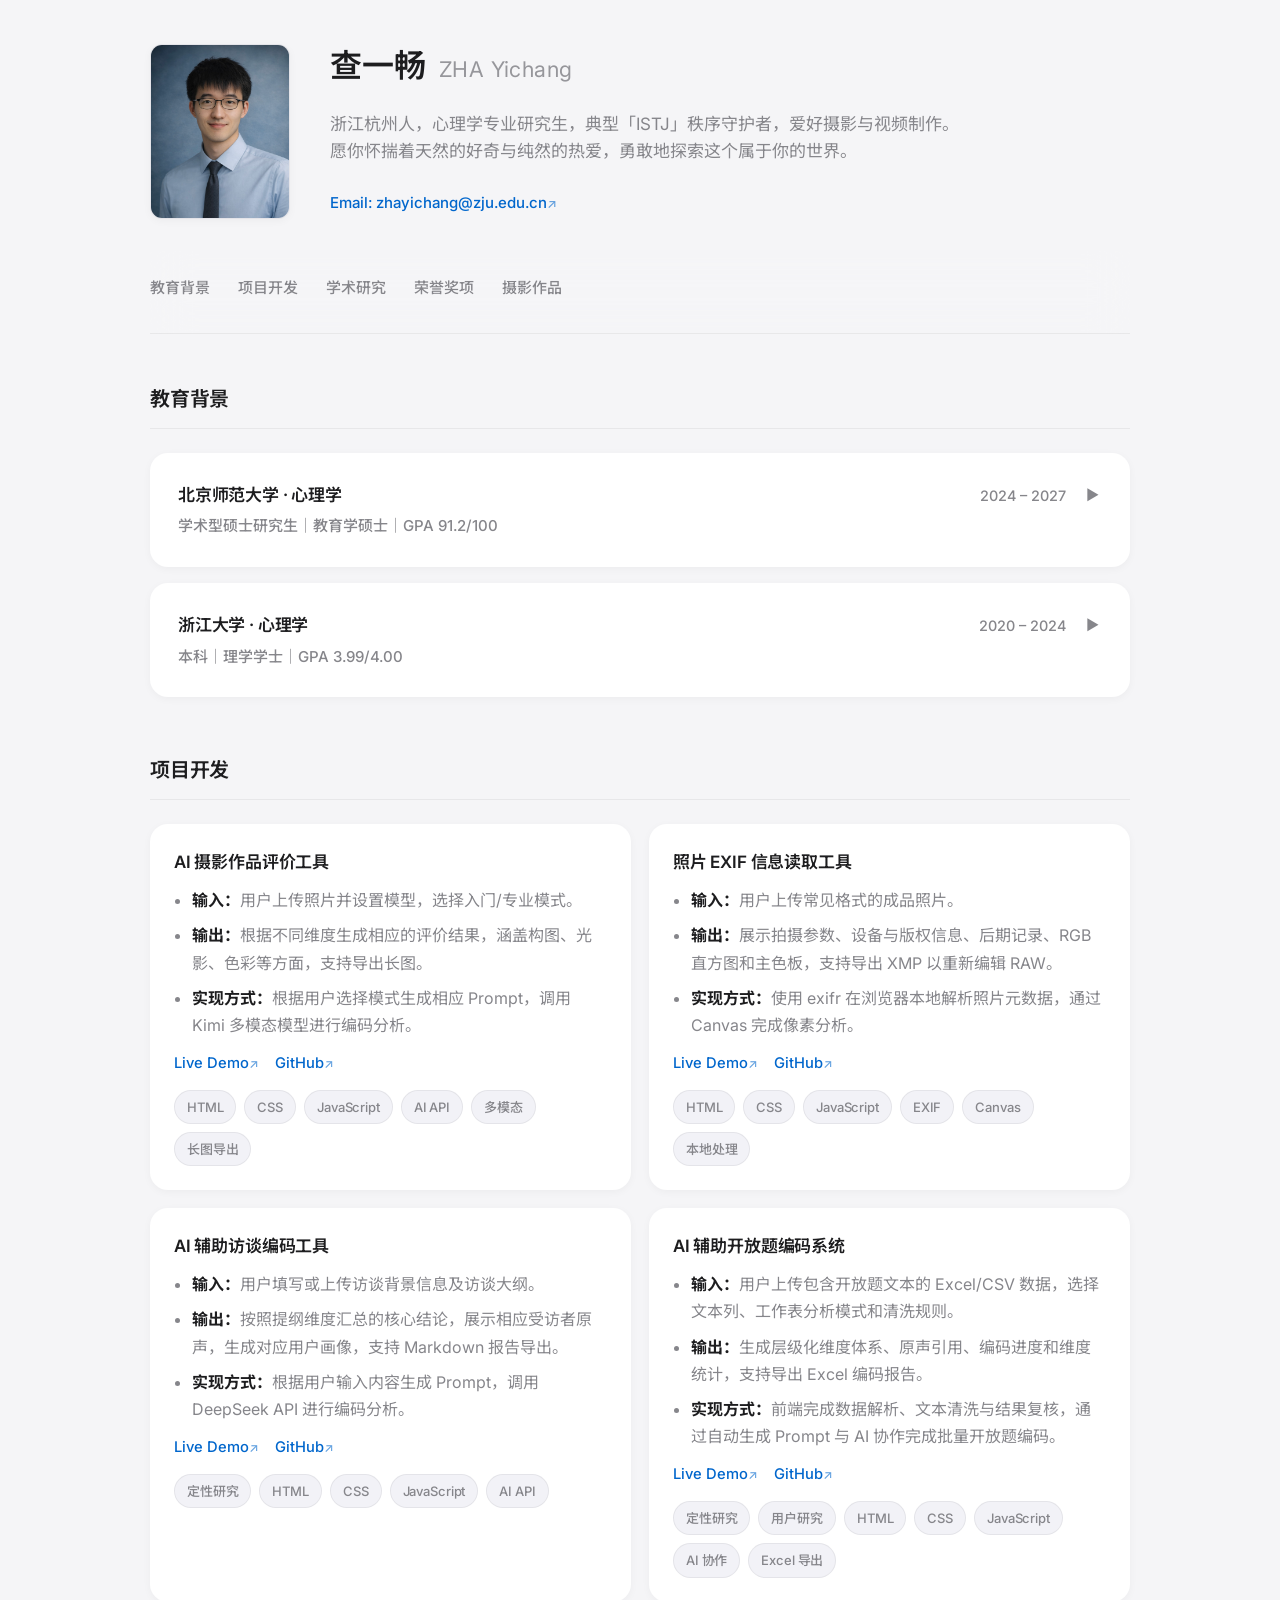
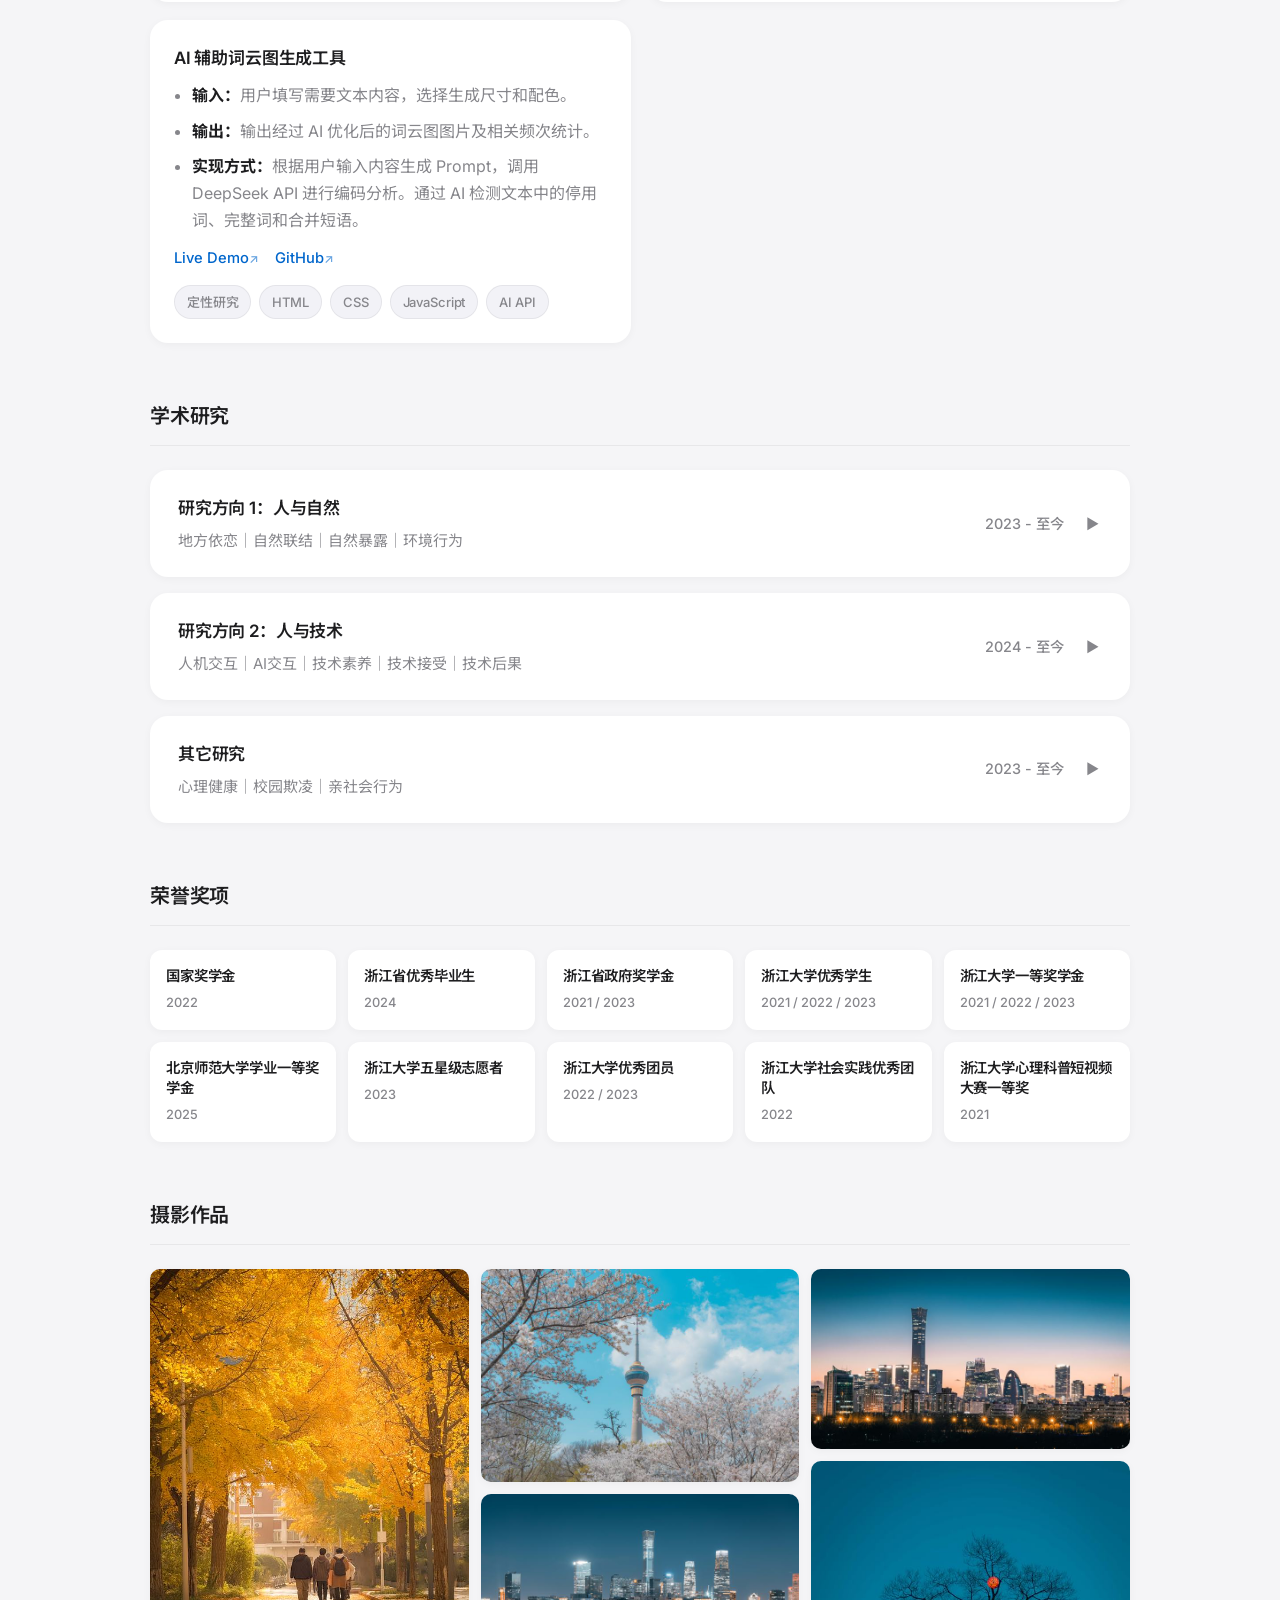
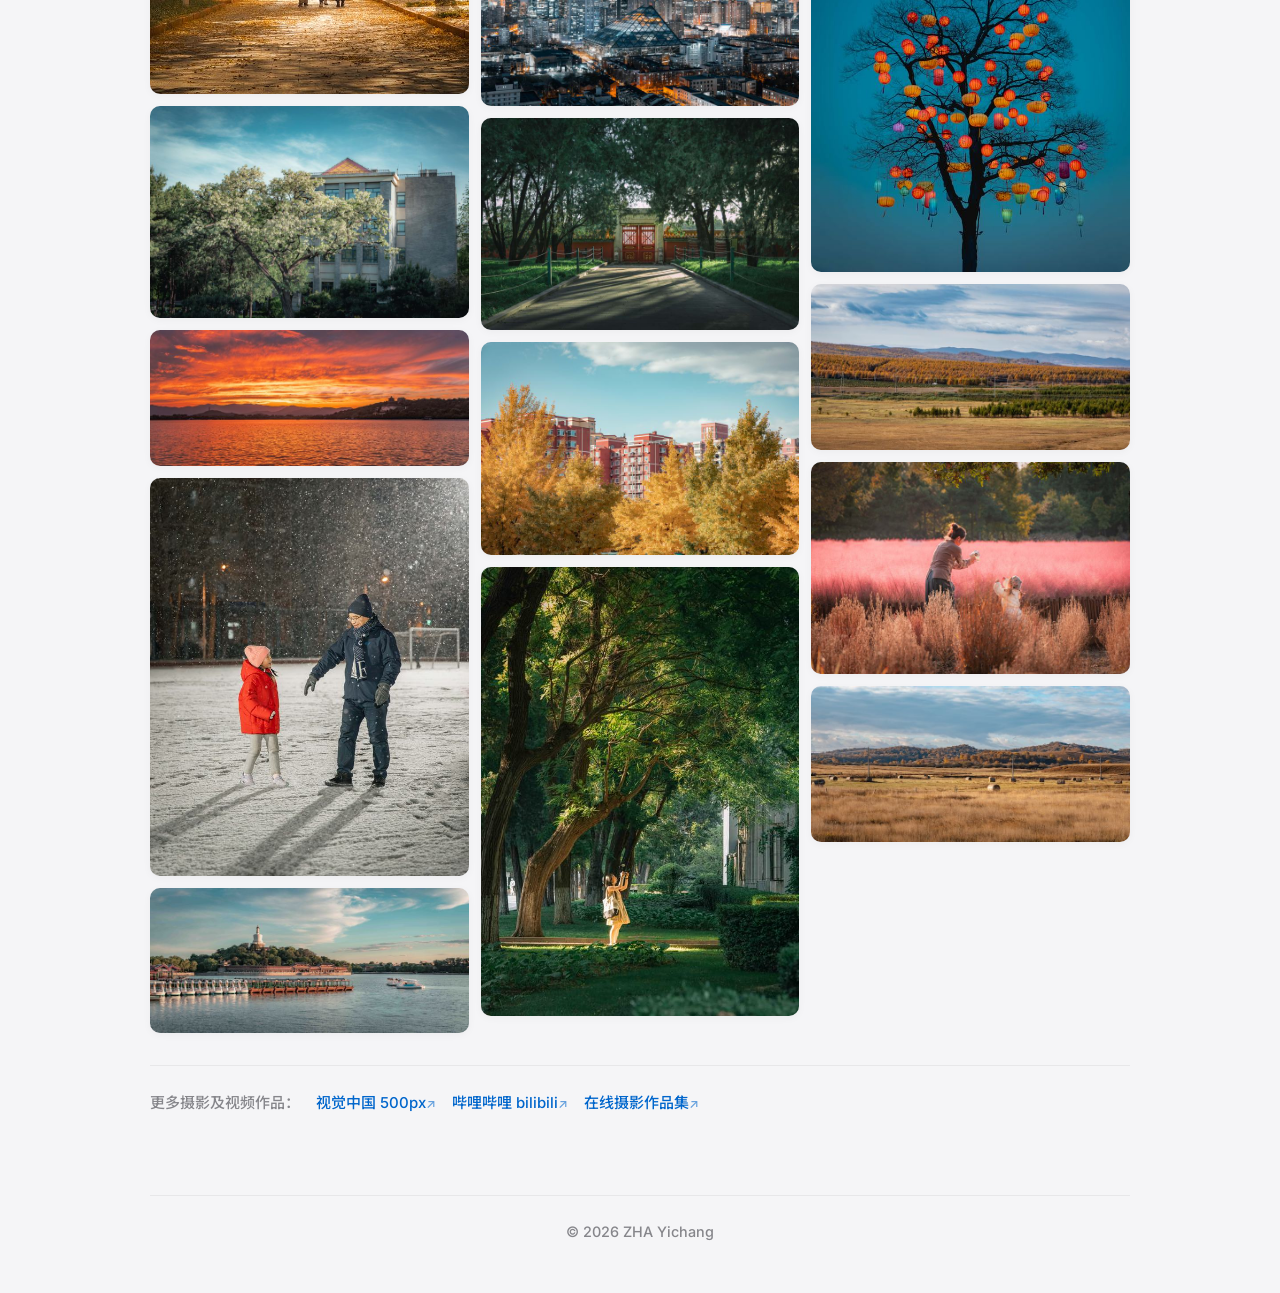
==== commit e54d39ec: "Remove work experience and resume PDF from homepage" ====
--- a/index.html
+++ b/index.html
@@ -47,7 +47,6 @@
         </p>
         <div class="contact">
           <a href="mailto:zhayichang@zju.edu.cn">Email: zhayichang@zju.edu.cn</a>
-          <a href="assets/files/CV_ZHA_Yichang.pdf" target="_blank" rel="noopener">简历PDF</a>
         </div>
       </div>
     </header>
@@ -56,7 +55,6 @@
     <nav>
       <ul>
         <li><a href="#education">教育背景</a></li>
-        <li><a href="#experience">工作经历</a></li>
         <li><a href="#projects">项目开发</a></li>
         <li><a href="#research">学术研究</a></li>
         <li><a href="#awards">荣誉奖项</a></li>
@@ -120,75 +118,6 @@
       </div>
     </section>
 
-    <!-- ===== Experience ===== -->
-    <section id="experience">
-      <h2 class="section-title">工作经历</h2>
-
-      <div class="card collapsible" tabindex="0" role="button" aria-expanded="false">
-        <div class="card-header">
-          <div class="card-title">
-            <h3>快手科技 Kuaishou</h3>
-            <span class="date">2026.3 – 2026.6</span>
-          </div>
-          <span class="expand-icon" aria-hidden="true">▶</span>
-        </div>
-        <div class="subtitle">主站分析部｜产品侧用户研究实习生</div>
-        <div class="card-content">
-          <ul>
-            <li>
-              <strong>行为分析：</strong>针对平台增降补期间用户遗留现象，使用定量问卷揭示用户心智转化路径，为增长业务提供做功方向。
-            </li>
-            <li>
-              <strong>数据监测：</strong>参与全站 NPS 及评论区满意度周期监测，支持纵向与横向对比分析及归因，负责 BI 看板搭建与维护。
-            </li>
-            <li>
-              <strong>需求洞察：</strong>通过深度访谈识别 B 端同城相亲创作者、AIGC 创作者用户画像和创作链路，为产品功能迭代提供差异化方向；通过开放题原声整理，提炼 C
-              端消费者产品使用痛点，为平台功能优化和社区氛围治理提供支撑。
-            </li>
-            <li>
-              <strong>AI+用研：</strong>在团队内率先将 AI 深度融入工作流，针对访谈编码、数据分析等固定流程，借助 AI 开发 5 个 Web 前端工具和 2 个
-              SKILL，促进研究流程标准化和自动化。工具已部署公司内网并在团队内使用，显著提升工作效率。
-            </li>
-          </ul>
-          <div class="tag-group">
-            <span class="tag">SPSS</span>
-            <span class="tag">SQL</span>
-            <span class="tag">Python</span>
-            <span class="tag">R</span>
-            <span class="tag">BI 看板</span>
-            <span class="tag">AI 应用</span>
-          </div>
-        </div>
-      </div>
-
-      <div class="card collapsible" tabindex="0" role="button" aria-expanded="false">
-        <div class="card-header">
-          <div class="card-title">
-            <h3>宝马中国 BMW China</h3>
-            <span class="date">2025.6 – 2025.9</span>
-          </div>
-          <span class="expand-icon" aria-hidden="true">▶</span>
-        </div>
-        <div class="subtitle">研发｜互联驾驶用户研究实习生</div>
-        <div class="card-content">
-          <ul>
-            <li><strong>行为分析：</strong>针对远程升级成功率低现象，使用定量问卷拆解用户行为链路，分析漏斗流失环节，识别使用阻力。</li>
-            <li>
-              <strong>用户洞察：</strong>围绕车载音乐、车辆共享等产品功能需求，完成竞品分析，设计问卷识别用户画像，进行群体差异检验，
-              借助 KANO、PSM 等模型整理用户需求优先级和定价区间，产出可视化报告，为新一代车机体验优化提供支持。
-            </li>
-            <li><strong>SOP 沉淀：</strong>基于团队工作流设计原创数据分析模板，搭建共享知识库，推动研究流程标准化，提高成果复用效率。</li>
-          </ul>
-          <div class="tag-group">
-            <span class="tag">SPSS</span>
-            <span class="tag">SQL</span>
-            <span class="tag">Python</span>
-            <span class="tag">Excel</span>
-          </div>
-        </div>
-      </div>
-    </section>
-
     <!-- ===== Projects ===== -->
     <section id="projects">
       <h2 class="section-title">项目开发</h2>
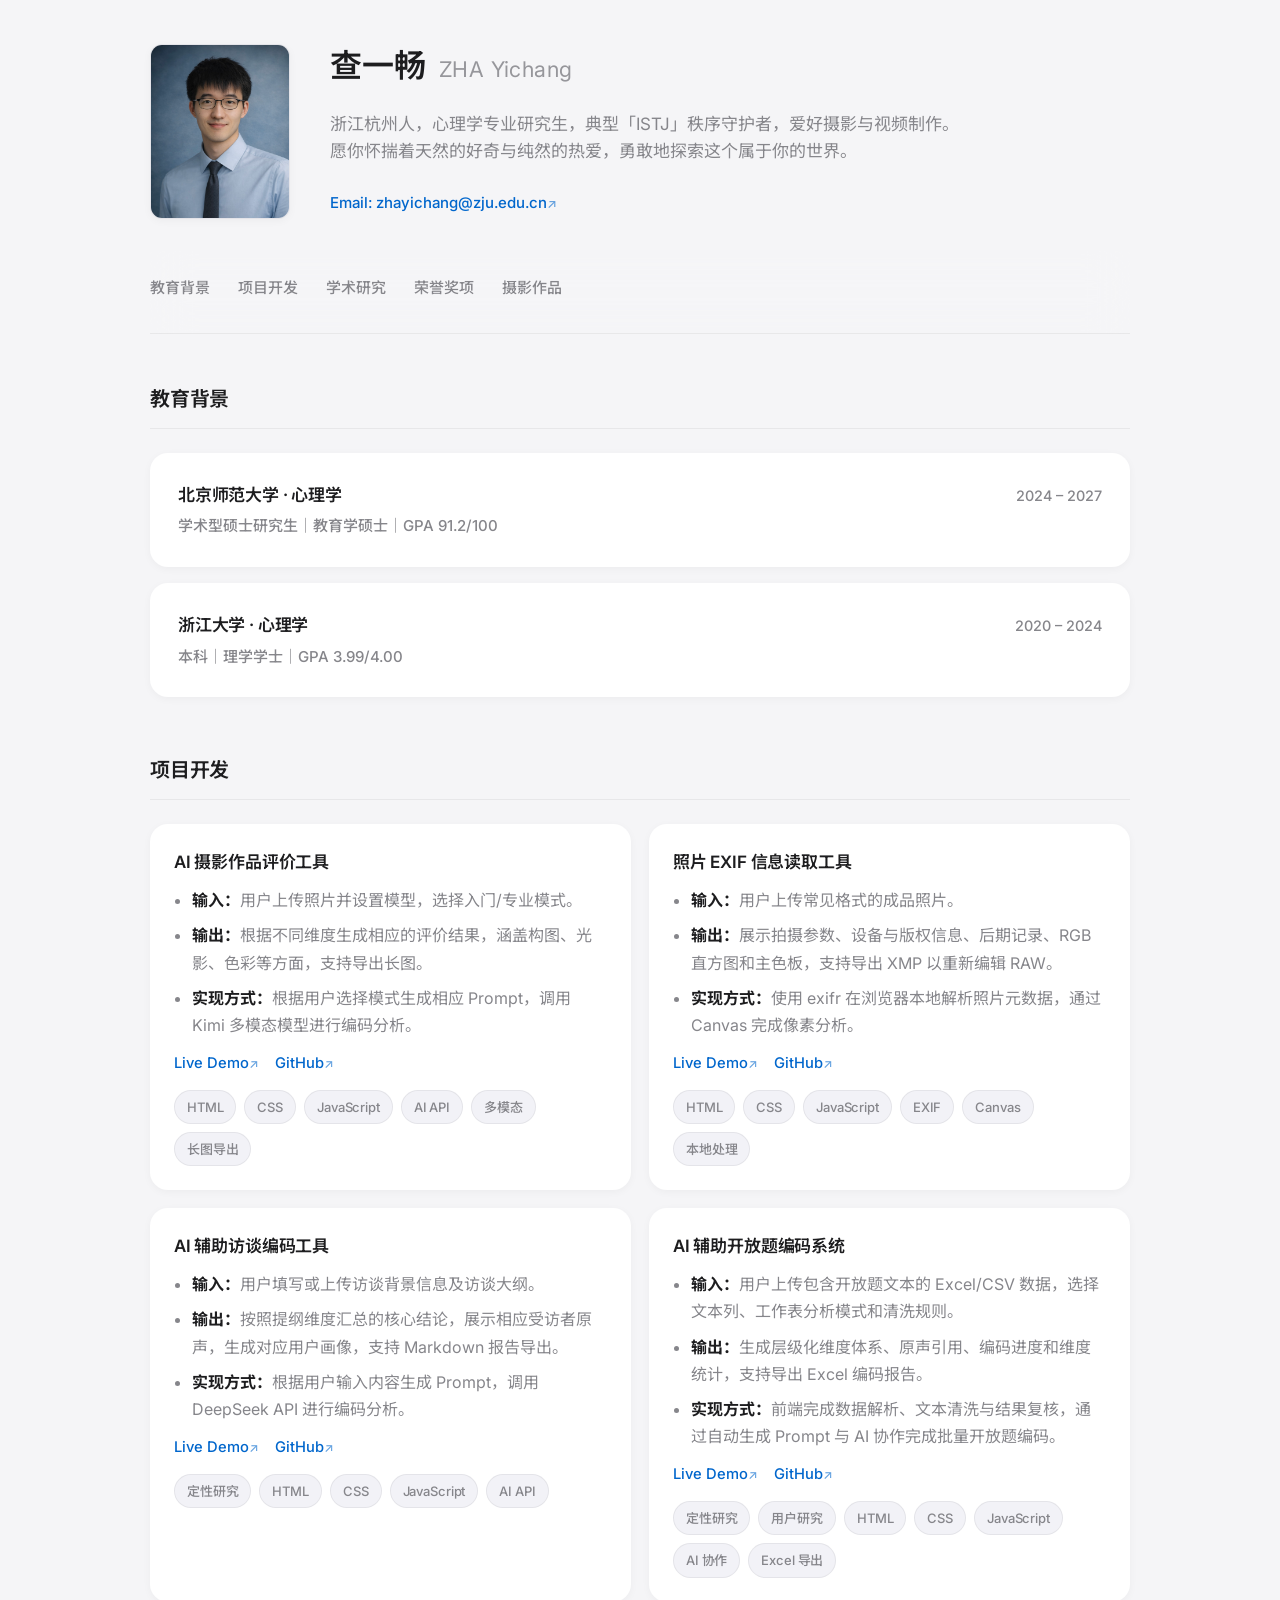
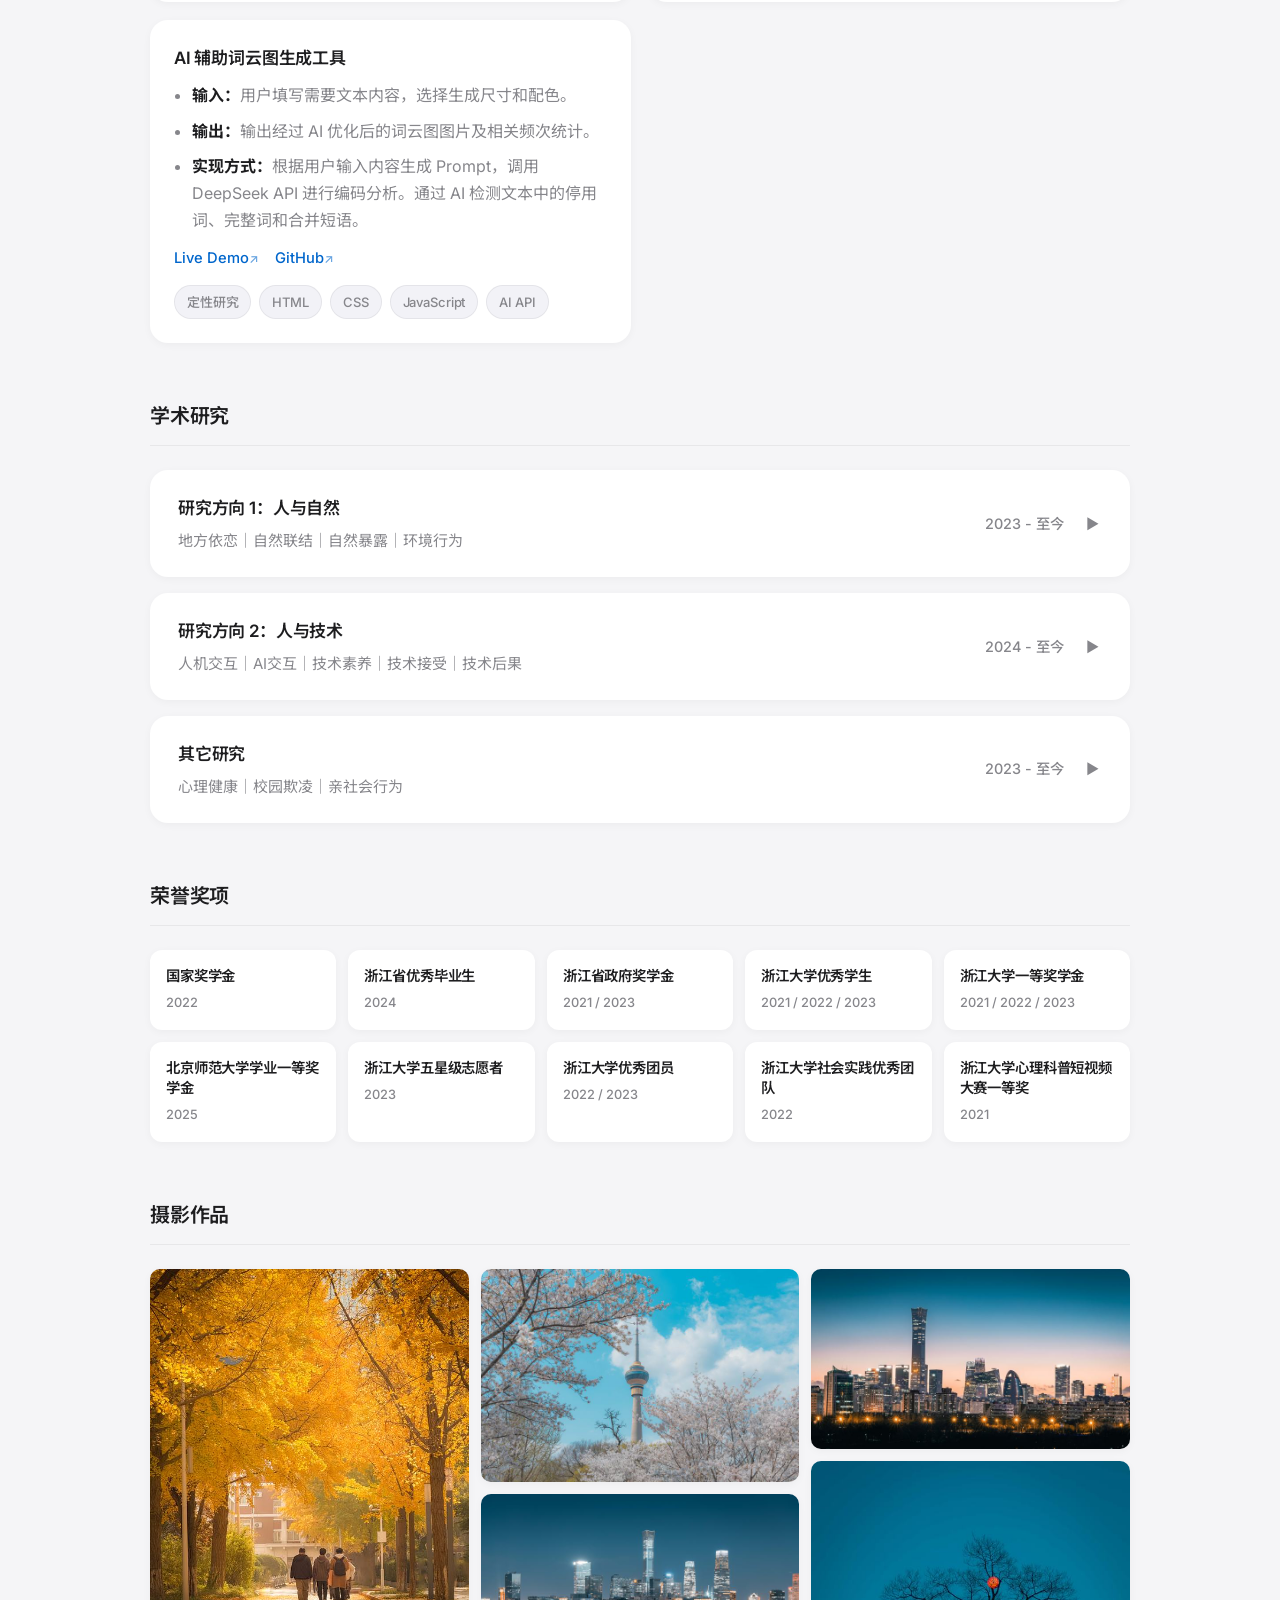
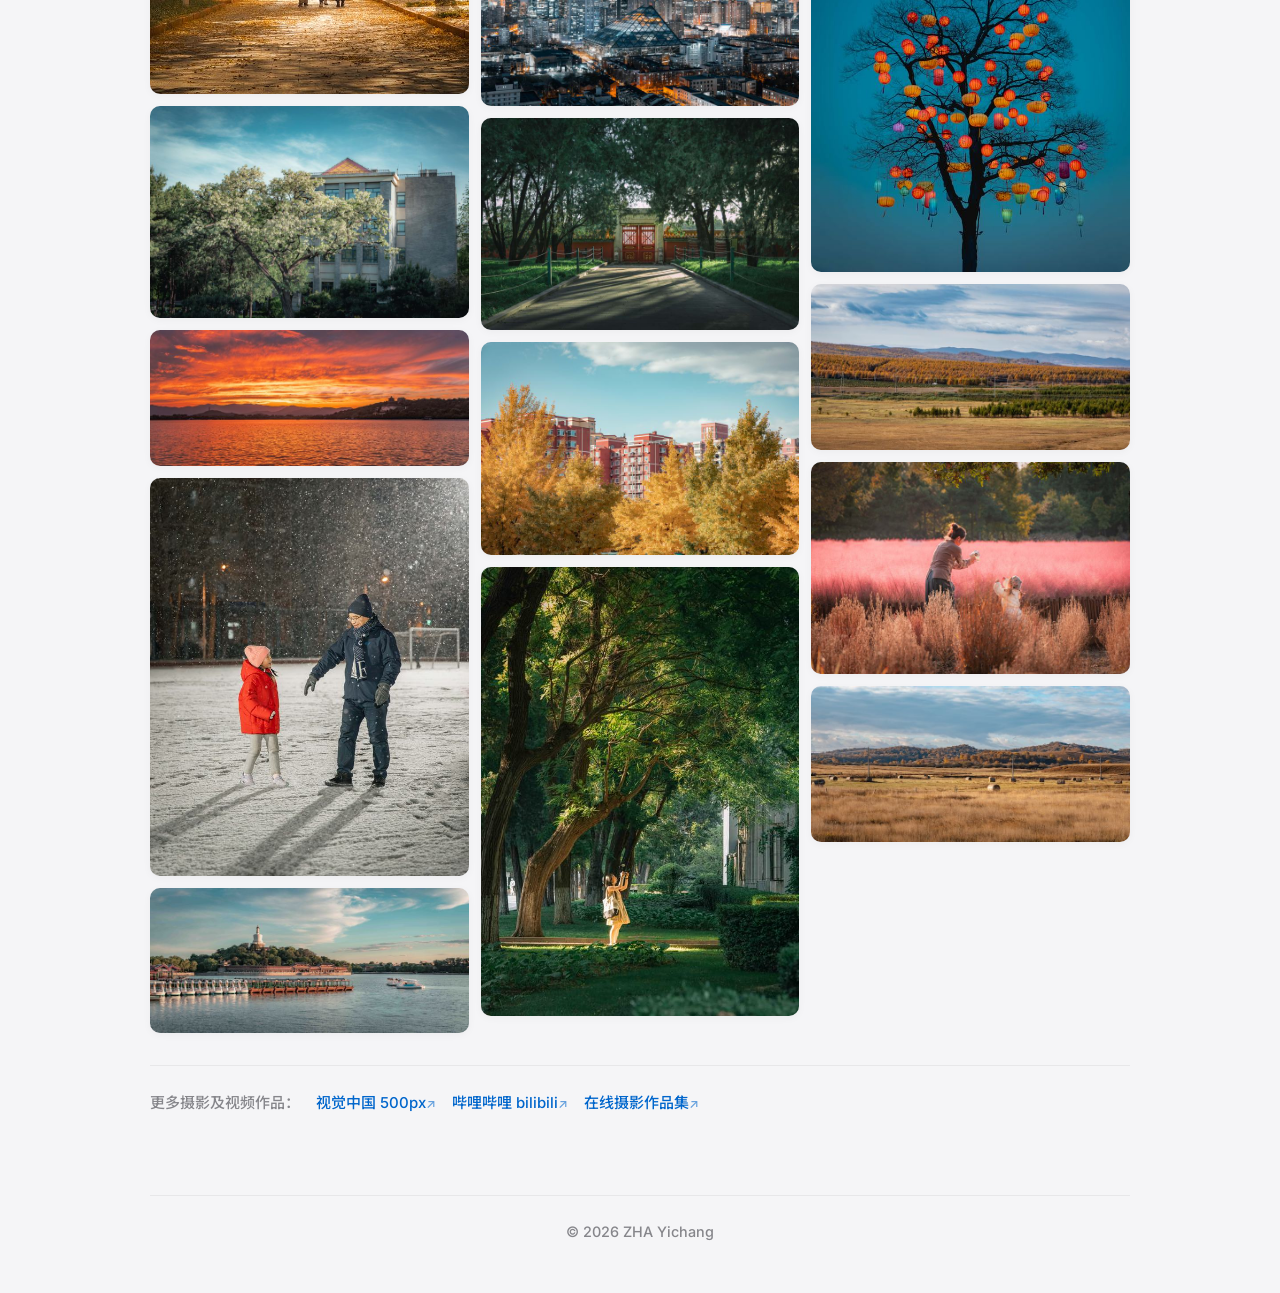
==== commit 2a5f2540: "Keep education cards without expansion" ====
--- a/index.html
+++ b/index.html
@@ -66,55 +66,24 @@
     <section id="education">
       <h2 class="section-title">教育背景</h2>
 
-      <div class="card collapsible" tabindex="0" role="button" aria-expanded="false">
+      <div class="card">
         <div class="card-header">
           <div class="card-title">
             <h3>北京师范大学 · 心理学</h3>
             <span class="date">2024 – 2027</span>
           </div>
-          <span class="expand-icon" aria-hidden="true">▶</span>
         </div>
         <div class="subtitle">学术型硕士研究生｜教育学硕士｜GPA 91.2/100</div>
-        <div class="card-content">
-          <ul>
-            <li><strong>研究方向：</strong>社会心理学，人机信任、人机交互对人际互动的影响、AI 道德与 AI 接受度等。</li>
-            <li><strong>科研项目：</strong>参与一项国家级、两项省部级科研项目，聚焦 AI 交互对人际交互的影响，关注青少年亲社会行为发展。参加全国学术会议报告，发表三篇 SSCI 期刊论文。</li>
-            <li><strong>学生工作：</strong>校研究生会新媒体中心成员，2025 年毕业歌 MV 主创成员，电影进校园活动志愿者现场负责人。</li>
-          </ul>
-          <div class="tag-group">
-            <span class="tag">校学业一等奖学金</span>
-            <span class="tag">校新生一等奖学金</span>
-          </div>
-        </div>
-      </div>
-
-      <div class="card collapsible" tabindex="0" role="button" aria-expanded="false">
+      </div>
+
+      <div class="card">
         <div class="card-header">
           <div class="card-title">
             <h3>浙江大学 · 心理学</h3>
             <span class="date">2020 – 2024</span>
           </div>
-          <span class="expand-icon" aria-hidden="true">▶</span>
         </div>
         <div class="subtitle">本科｜理学学士｜GPA 3.99/4.00</div>
-        <div class="card-content">
-          <ul>
-            <li><strong>主要课程：</strong>心理测量与统计、同理心与沟通技巧、实验心理学、认知心理学、社会心理学、人格心理学、发展心理学、生理心理学等。</li>
-            <li>
-              <strong>学生工作：</strong>先后担任学院学生会宣传部部长、学生会主席，求是潮视频团队顾问等。担任 2023 年学院新年晚会负责人，原创策划“小心鸡放映室”等系列品牌活动。
-            </li>
-            <li>
-              <strong>社会实践：</strong>2022 年学院暑期社会实践团队小组负责人，通过访谈、问卷调研基层工作者心理健康，完成年度趋势分析，形成可视化报告，提交政府机构，相关报道阅读量
-              3.8w+，获评浙江大学优秀社会实践团队。
-            </li>
-            <li><strong>志愿服务：</strong>400+ 小时志愿时长，含 100 小时疫情专项志愿服务，200 小时附属医院一对一志愿者。</li>
-          </ul>
-          <div class="tag-group">
-            <span class="tag">国家奖学金</span>
-            <span class="tag">浙江省优秀毕业生</span>
-            <span class="tag">浙江省政府奖学金</span>
-          </div>
-        </div>
       </div>
     </section>
 
--- a/style.css
+++ b/style.css
@@ -249,8 +249,8 @@
     color: var(--text);
 }
 
-/* ===== Collapsible Cards ===== */
-.card.collapsible,
+/* ===== Cards and Research Themes ===== */
+.card,
 .research-theme.collapsible-area {
     background: var(--bg-secondary);
     border: none;
@@ -259,25 +259,25 @@
     margin-bottom: 16px;
     box-shadow: var(--shadow-sm);
     transition: transform 0.4s var(--ease-out), box-shadow 0.4s ease, border-color 0.3s ease;
-    cursor: pointer;
     position: relative;
     overflow: hidden;
     outline: none;
 }
 
-.card.collapsible:hover,
+.research-theme.collapsible-area {
+    cursor: pointer;
+}
+
 .research-theme.collapsible-area:hover {
     transform: scale(1.005);
     box-shadow: var(--shadow-md);
 }
 
-.card.collapsible:active,
 .research-theme.collapsible-area:active {
     transform: scale(0.998);
     transition-duration: 0.1s;
 }
 
-.card.collapsible:focus-visible,
 .research-theme.collapsible-area:focus-visible {
     box-shadow: 0 0 0 3px rgba(0, 102, 204, 0.25), var(--shadow-md);
 }
@@ -332,29 +332,9 @@
     user-select: none;
 }
 
-.card.open .expand-icon,
 .research-theme.active .expand-icon {
     transform: rotate(90deg);
     color: var(--text);
-}
-
-.card-content {
-    max-height: 0;
-    overflow: hidden;
-    opacity: 0;
-    transition: max-height 0.5s var(--ease-spring), opacity 0.35s ease, margin-top 0.4s ease;
-    margin-top: 0;
-    will-change: max-height, opacity;
-}
-
-.card.open .card-content {
-    margin-top: 16px;
-    opacity: 1;
-}
-
-.card-content li strong {
-    color: var(--text);
-    font-weight: 600;
 }
 
 /* ===== Typography ===== */
@@ -763,7 +743,7 @@
 
 /* ===== Scroll Reveal Animation ===== */
 section,
-.card.collapsible,
+.card,
 .research-theme.collapsible-area {
     opacity: 0;
     transform: translateY(30px);
@@ -771,7 +751,7 @@
 }
 
 section.reveal,
-.card.collapsible.reveal,
+.card.reveal,
 .research-theme.collapsible-area.reveal {
     opacity: 1;
     transform: translateY(0);
@@ -792,7 +772,7 @@
 
     .reveal,
     section.reveal,
-    .card.collapsible.reveal,
+    .card.reveal,
     .research-theme.reveal,
     .project-card.reveal,
     .award-item.reveal,
@@ -884,7 +864,7 @@
         justify-content: center;
     }
 
-    .card.collapsible,
+    .card,
     .research-theme.collapsible-area {
         padding: 22px;
         border-radius: var(--radius-sm);
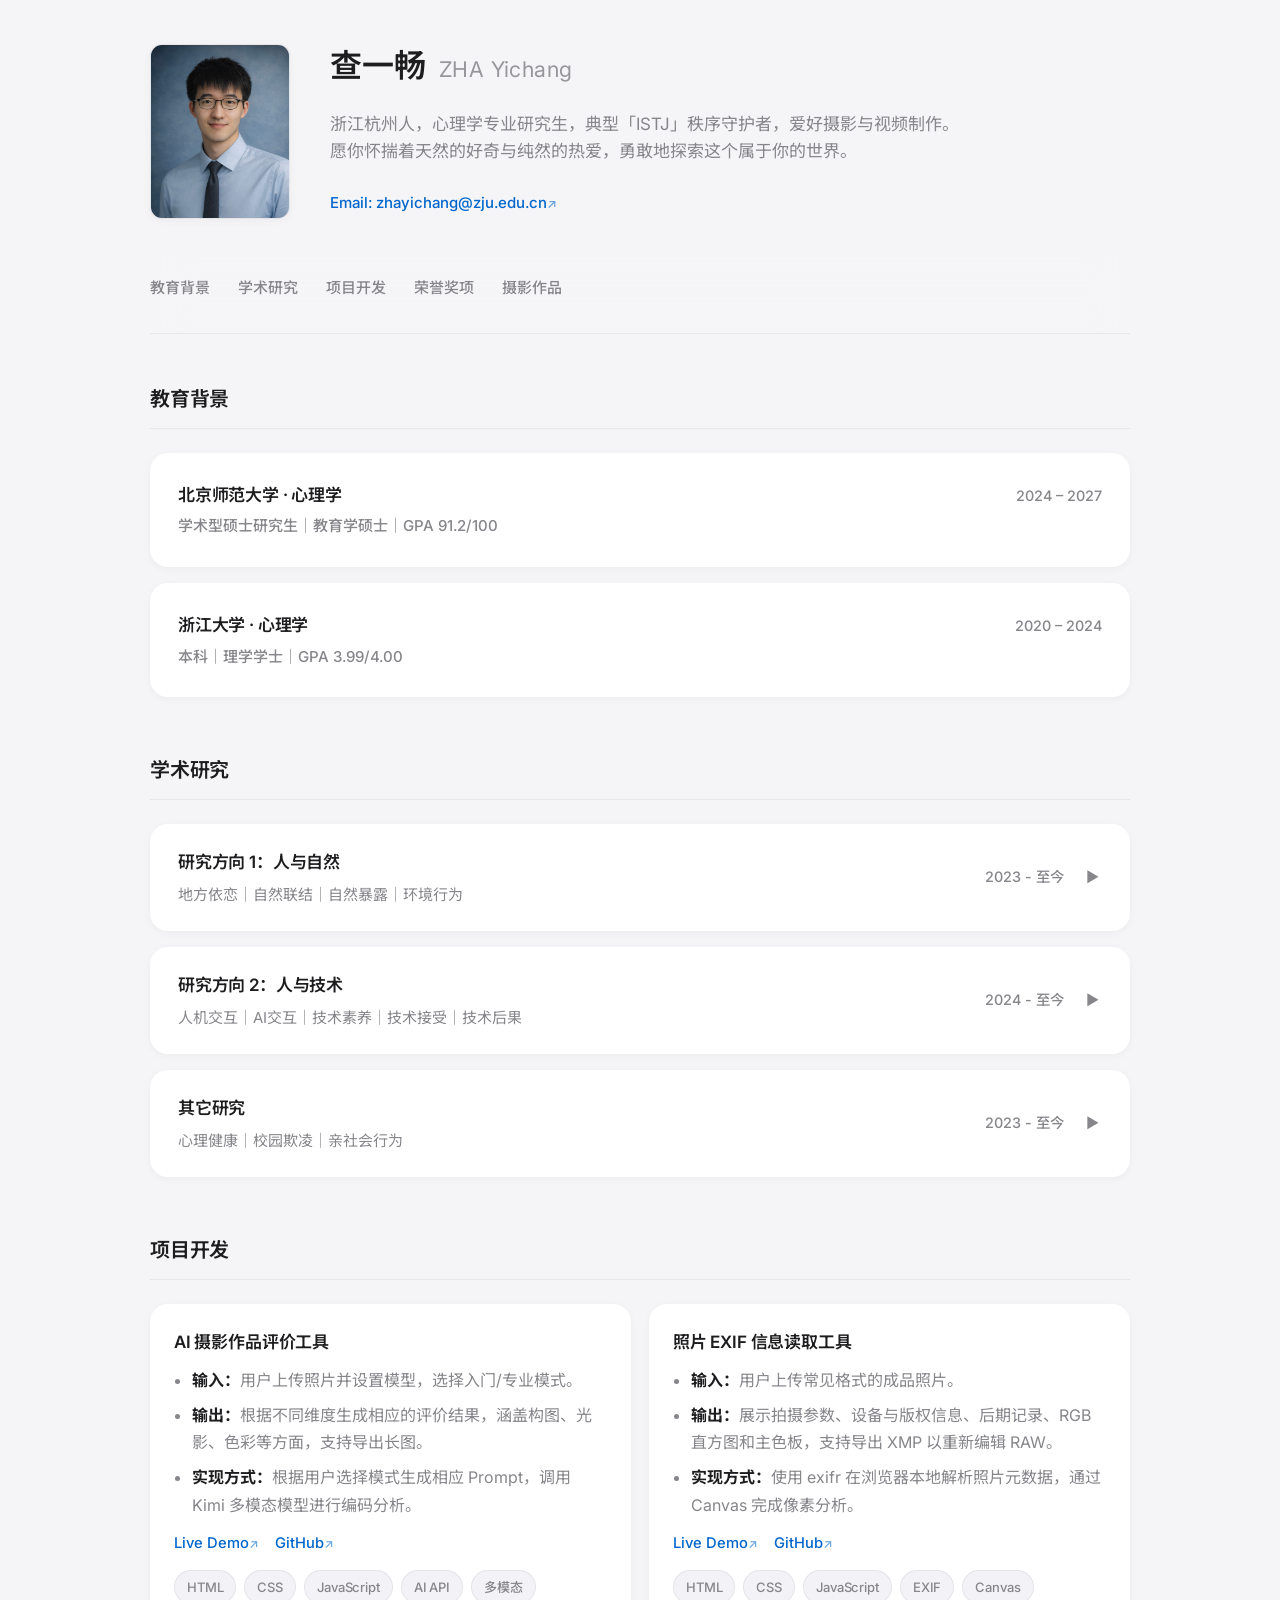
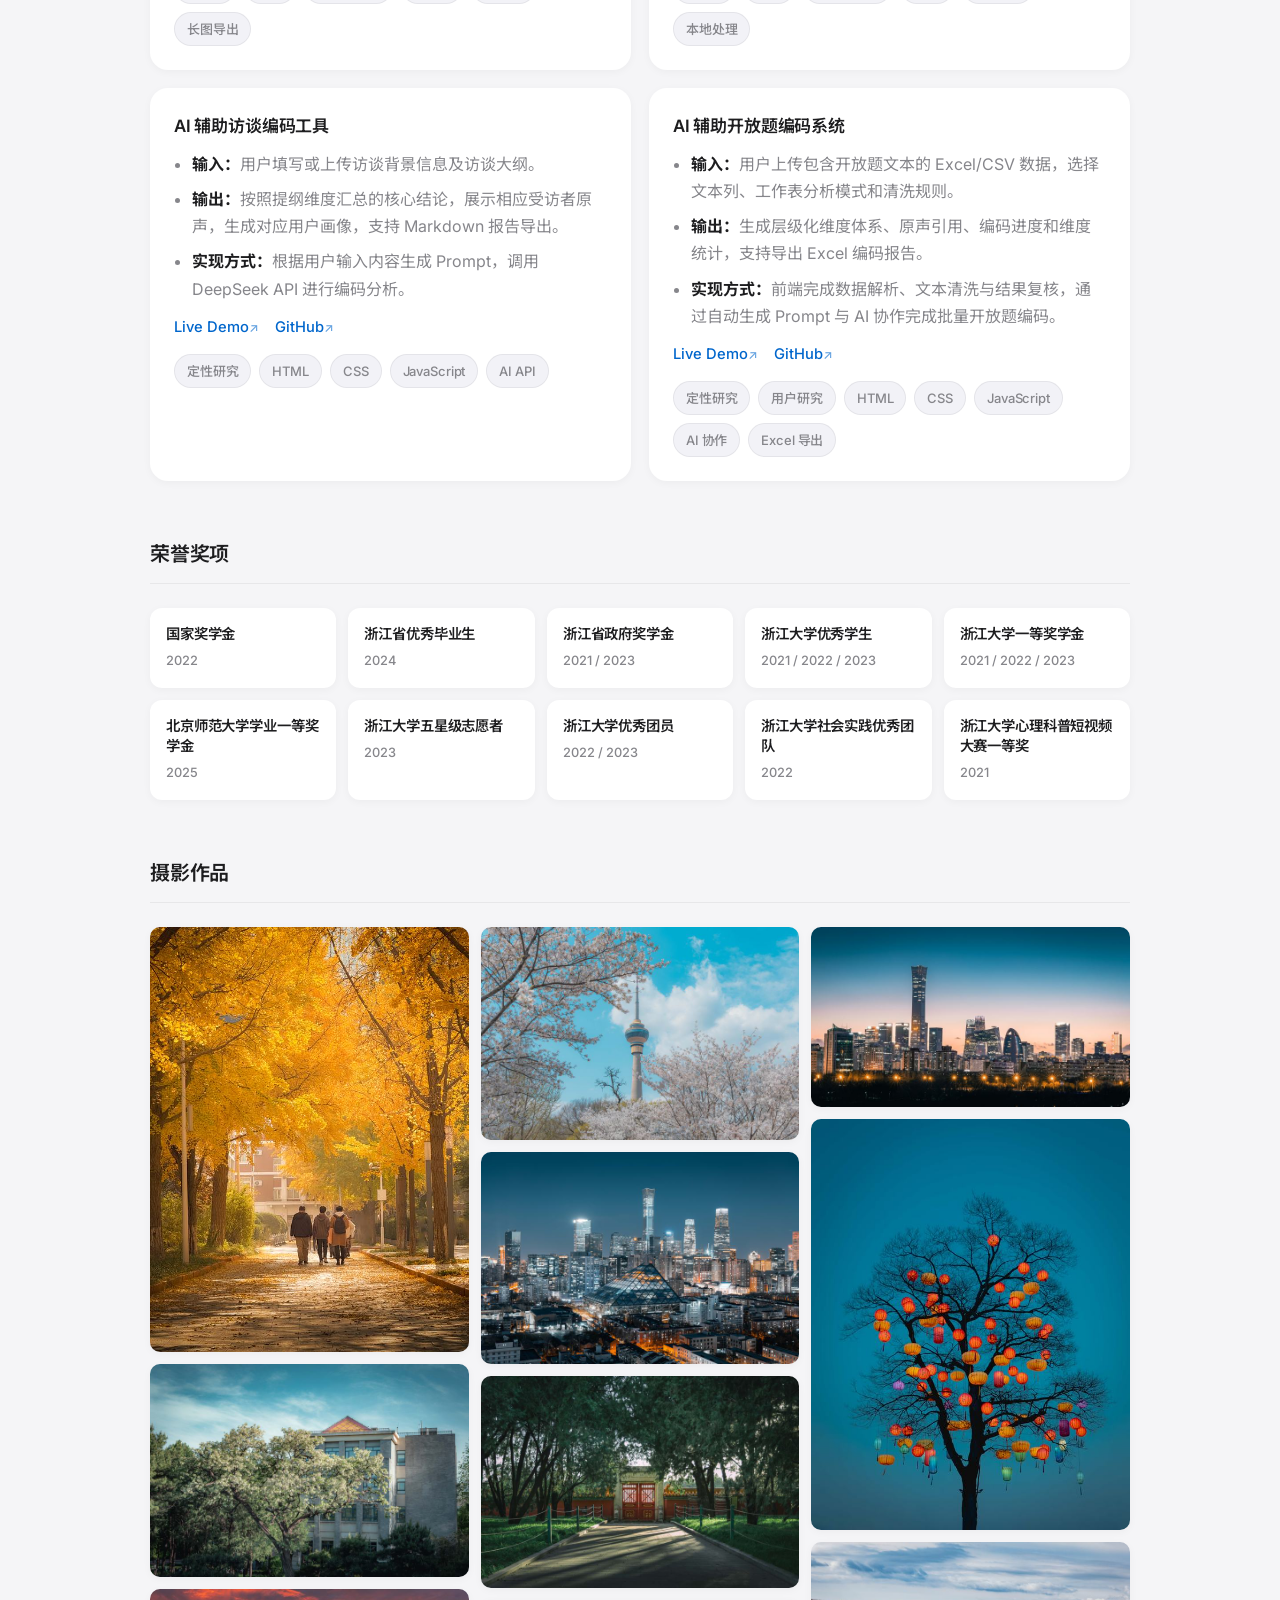
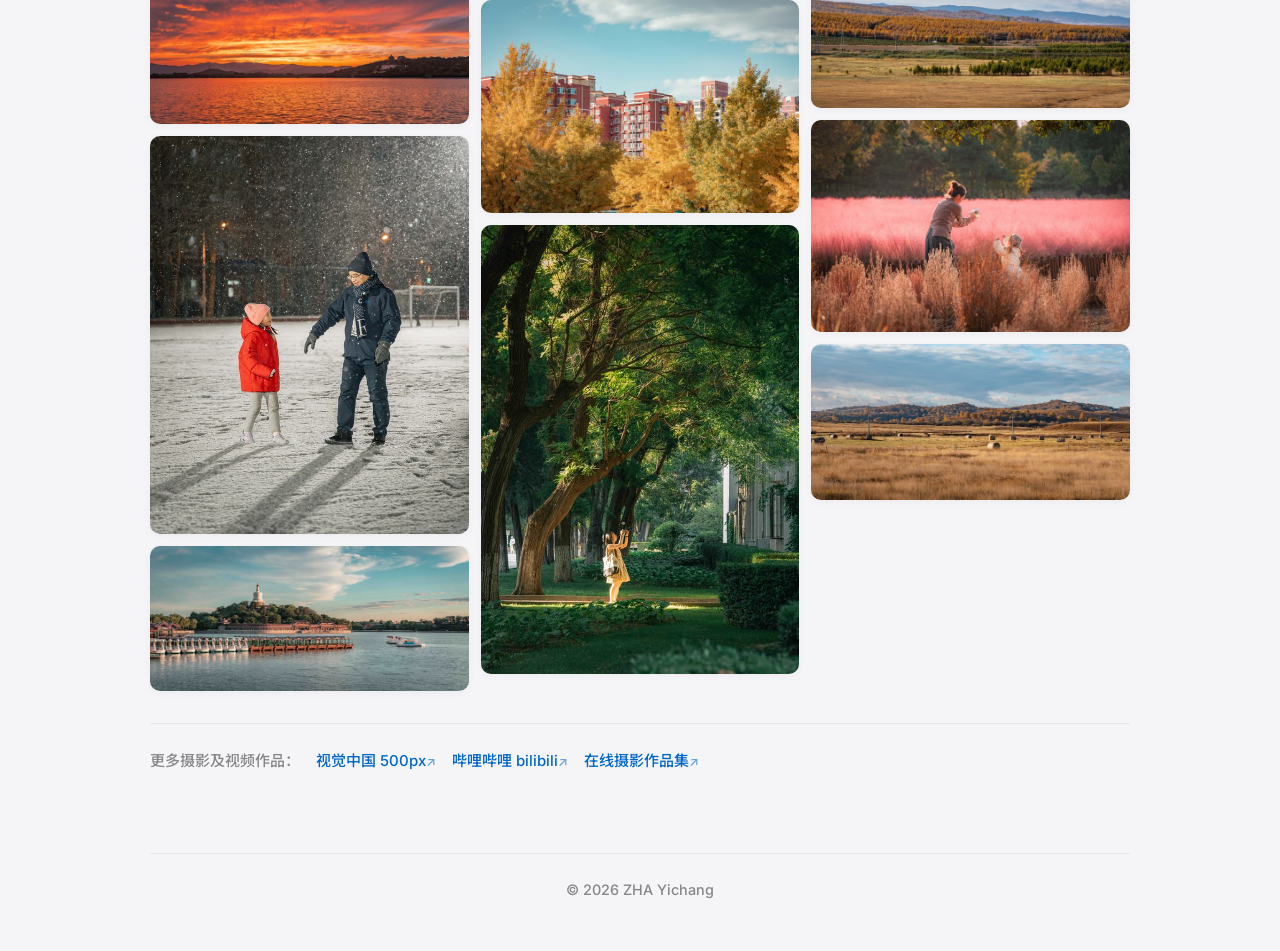
==== commit a12e0cd0: "Reorder research and projects and remove word cloud card" ====
--- a/index.html
+++ b/index.html
@@ -55,8 +55,8 @@
     <nav>
       <ul>
         <li><a href="#education">教育背景</a></li>
+        <li><a href="#research">学术研究</a></li>
         <li><a href="#projects">项目开发</a></li>
-        <li><a href="#research">学术研究</a></li>
         <li><a href="#awards">荣誉奖项</a></li>
         <li><a href="#photography">摄影作品</a></li>
       </ul>
@@ -85,6 +85,216 @@
         </div>
         <div class="subtitle">本科｜理学学士｜GPA 3.99/4.00</div>
       </div>
+    </section>
+
+    <!-- ===== Research ===== -->
+    <section id="research">
+      <h2 class="section-title">学术研究</h2>
+
+      <div class="research-theme collapsible-area" tabindex="0" role="button" aria-expanded="false">
+        <div class="theme-main">
+          <div class="theme-info">
+            <h3 class="theme-title">研究方向 1：人与自然</h3>
+            <p class="theme-desc">地方依恋｜自然联结｜自然暴露｜环境行为</p>
+          </div>
+          <div class="theme-meta">
+            <span class="theme-time">2023 - 至今 </span>
+            <span class="expand-icon" aria-hidden="true">▶</span>
+          </div>
+        </div>
+        <div class="theme-content">
+          <div class="research-grid">
+            <div class="research-card">
+              <div class="research-meta">First Author · Published · 2026</div>
+              <h4 class="research-card-title">人对地方的情感如何影响人际互动行为？</h4>
+              <p class="research-text">
+                提出地方依恋内部工作模型，通过纵向问卷和实验探索其对社交回避的缓解作用，及社会联结和自然联结的中介作用。研究发现地方依恋能够通过增强社会联结和自然联结，来缓解个体在一般情境下的社交回避。</p>
+              <div class="publication-info">
+                <span class="journal">Journal of Social and Personal Relationships</span>
+                <a href="https://doi.org/10.1177/02654075251415445" target="_blank" rel="noopener" class="doi-link">DOI:
+                  10.1177/02654075251415445</a>
+              </div>
+              <div class="tag-group">
+                <span class="tag">地方依恋</span>
+                <span class="tag">社会联结</span>
+                <span class="tag">自然联结</span>
+                <span class="tag">社交回避</span>
+                <span class="tag">行为实验</span>
+                <span class="tag">问卷调查</span>
+                <span class="tag">中介模型</span>
+                <span class="tag">PsychoPy</span>
+                <span class="tag">R</span>
+              </div>
+            </div>
+
+            <div class="research-card">
+              <div class="research-meta">Second Author · Published · 2025</div>
+              <h4 class="research-card-title">地方依恋缓解创伤后应激症状</h4>
+              <p class="research-text">
+                通过实验和日记追踪探讨地方依恋与人际依恋在缓解创伤后应激症状中的作用，及状态依恋安全感和认知重评的中介作用。研究发现依恋安全启动的效果是延迟而非即时的，且在不同创伤类型中作用方向不同。</p>
+              <div class="publication-info">
+                <span class="journal">Emotion</span>
+                <a href="https://doi.org/10.1037/emo0001602" target="_blank" rel="noopener" class="doi-link">DOI:
+                  10.1037/emo0001602</a>
+              </div>
+              <div class="tag-group">
+                <span class="tag">依恋启动</span>
+                <span class="tag">创伤电影范式</span>
+                <span class="tag">侵入症状</span>
+                <span class="tag">PTSS</span>
+                <span class="tag">日记追踪</span>
+                <span class="tag">行为实验</span>
+                <span class="tag">方差分析</span>
+                <span class="tag">中介模型</span>
+                <span class="tag">PsychoPy</span>
+              </div>
+            </div>
+
+            <div class="research-card">
+              <div class="research-meta">Co-Author · Published · 2026</div>
+              <h4 class="research-card-title">地方依恋通过社会责任感提高亲社会性</h4>
+              <p class="research-text">通过问卷调查和实验启动探究地方依恋与个体在当地亲社会行为的关系。研究发现地方依恋能够通过增强社会责任感来提高亲社会性。</p>
+              <div class="publication-info">
+                <span class="journal">Journal of Environmental Psychology</span>
+                <a href="https://doi.org/10.1016/j.jenvp.2026.103039" target="_blank" rel="noopener"
+                  class="doi-link">DOI: 10.1016/j.jenvp.2026.103039</a>
+              </div>
+              <div class="tag-group">
+                <span class="tag">地方依恋</span>
+                <span class="tag">社会责任感</span>
+                <span class="tag">亲社会性</span>
+                <span class="tag">行为实验</span>
+                <span class="tag">问卷调查</span>
+                <span class="tag">中介模型</span>
+              </div>
+            </div>
+
+          </div>
+        </div>
+      </div>
+
+      <div class="research-theme collapsible-area" tabindex="0" role="button" aria-expanded="false">
+        <div class="theme-main">
+          <div class="theme-info">
+            <h3 class="theme-title">研究方向 2：人与技术</h3>
+            <p class="theme-desc">人机交互｜AI交互｜技术素养｜技术接受｜技术后果</p>
+          </div>
+          <div class="theme-meta">
+            <span class="theme-time">2024 - 至今</span>
+            <span class="expand-icon" aria-hidden="true">▶</span>
+          </div>
+        </div>
+        <div class="theme-content">
+          <div class="research-grid">
+            <div class="research-card">
+              <div class="research-meta">Ongoing Project · 2026</div>
+              <h4 class="research-card-title">AI 依赖如何削弱亲社会行为</h4>
+              <p class="research-text">通过问卷调查探究 AI 依赖对于亲社会行为的负面影响。</p>
+            </div>
+
+            <div class="research-card">
+              <div class="research-meta">Ongoing Project · 2026</div>
+              <h4 class="research-card-title">AI 交互的溢出效应</h4>
+              <p class="research-text">通过行为实验探究人与 AI 交互如何外溢影响人与他人互动。</p>
+            </div>
+
+          </div>
+        </div>
+      </div>
+
+      <div class="research-theme collapsible-area" tabindex="0" role="button" aria-expanded="false">
+        <div class="theme-main">
+          <div class="theme-info">
+            <h3 class="theme-title">其它研究</h3>
+            <p class="theme-desc">心理健康｜校园欺凌｜亲社会行为</p>
+          </div>
+          <div class="theme-meta">
+            <span class="theme-time">2023 - 至今</span>
+            <span class="expand-icon" aria-hidden="true">▶</span>
+          </div>
+        </div>
+        <div class="theme-content">
+          <div class="research-grid">
+
+            <div class="research-card">
+              <div class="research-meta">Co-Author · Published · 2026</div>
+              <h4 class="research-card-title">亲社会行为智慧干预框架的构建</h4>
+              <p class="research-text">综述现有亲社会行为的干预策略，构建亲社会行为智慧干预框架。</p>
+              <div class="publication-info">
+                <span class="journal">心理科学进展</span>
+                <a href="https://journal.psych.ac.cn/xlkxjz/CN/10.3724/SP.J.1042.2026.LS.00048" target="_blank"
+                  rel="noopener" class="doi-link">DOI: 10.3724/SP.J.1042.2026.LS.00048</a>
+              </div>
+              <div class="tag-group">
+                <span class="tag">亲社会行为</span>
+                <span class="tag">智慧干预</span>
+                <span class="tag">框架构建</span>
+                <span class="tag">综述</span>
+              </div>
+            </div>
+
+            <div class="research-card">
+              <div class="research-meta">First Author · Published · 2025</div>
+              <h4 class="research-card-title">焦虑和抑郁的共病模式及预测因素</h4>
+              <p class="research-text">通过问卷调查和潜在剖面分析探究焦虑和抑郁的共病模式，以及家庭功能、神经质、反刍的预测作用。</p>
+              <div class="publication-info">
+                <span class="journal">Current Psychology</span>
+                <a href="https://doi.org/10.1007/s12144-024-06319-4" target="_blank" rel="noopener"
+                  class="doi-link">DOI: 10.1007/s12144-024-06319-4</a>
+              </div>
+              <div class="tag-group">
+                <span class="tag">抑郁</span>
+                <span class="tag">焦虑</span>
+                <span class="tag">家庭功能</span>
+                <span class="tag">神经质</span>
+                <span class="tag">反刍</span>
+                <span class="tag">潜在剖面分析</span>
+                <span class="tag">问卷调查</span>
+              </div>
+            </div>
+
+            <div class="research-card">
+              <div class="research-meta">Co-Author · Published · 2025</div>
+              <h4 class="research-card-title">自尊和抑郁症状的关系</h4>
+              <p class="research-text">通过纵向问卷调查考察了自尊和抑郁症状的关系，及人际敏感性、反刍与沉思的中介机制。</p>
+              <div class="publication-info">
+                <span class="journal">BMC Psychology</span>
+                <a href="https://doi.org/10.1186/s40359-025-02899-3" target="_blank" rel="noopener"
+                  class="doi-link">DOI: 10.1186/s40359-025-02899-3</a>
+              </div>
+              <div class="tag-group">
+                <span class="tag">抑郁</span>
+                <span class="tag">焦虑</span>
+                <span class="tag">自尊</span>
+                <span class="tag">人际敏感性</span>
+                <span class="tag">反刍</span>
+                <span class="tag">问卷调查</span>
+              </div>
+            </div>
+
+            <div class="research-card">
+              <div class="research-meta">Co-Author · Published · 2023</div>
+              <h4 class="research-card-title">校园欺凌和创伤后应激症状的关系</h4>
+              <p class="research-text">通过横断问卷调查探讨了校园欺凌与创伤后应激症状之间的关系，以及自我表露和不安全感的链式中介作用。</p>
+              <div class="publication-info">
+                <span class="journal">BMC Psychology</span>
+                <a href="https://doi.org/10.1186/s40359-023-01065-x" target="_blank" rel="noopener"
+                  class="doi-link">DOI: 10.1186/s40359-023-01065-x</a>
+              </div>
+              <div class="tag-group">
+                <span class="tag">校园欺凌</span>
+                <span class="tag">不安全感</span>
+                <span class="tag">自我表露</span>
+                <span class="tag">PTSS</span>
+                <span class="tag">中介模型</span>
+                <span class="tag">问卷调查</span>
+              </div>
+            </div>
+
+          </div>
+        </div>
+      </div>
+
     </section>
 
     <!-- ===== Projects ===== -->
@@ -177,236 +387,7 @@
           </div>
         </div>
 
-        <div class="project-card">
-          <h3>AI 辅助词云图生成工具</h3>
-          <ul>
-            <li><strong>输入：</strong>用户填写需要文本内容，选择生成尺寸和配色。</li>
-            <li><strong>输出：</strong>输出经过 AI 优化后的词云图图片及相关频次统计。</li>
-            <li><strong>实现方式：</strong>根据用户输入内容生成 Prompt，调用 DeepSeek API 进行编码分析。通过 AI 检测文本中的停用词、完整词和合并短语。</li>
-          </ul>
-          <div class="project-links">
-            <a href="https://zhayichang.github.io/word-cloud-tool" target="_blank" rel="noopener">Live Demo</a>
-            <a href="https://github.com/zhayichang/word-cloud-tool" target="_blank" rel="noopener">GitHub</a>
-          </div>
-          <div class="tag-group">
-            <span class="tag">定性研究</span>
-            <span class="tag">HTML</span>
-            <span class="tag">CSS</span>
-            <span class="tag">JavaScript</span>
-            <span class="tag">AI API</span>
-          </div>
-        </div>
-      </div>
-    </section>
-
-    <!-- ===== Research ===== -->
-    <section id="research">
-      <h2 class="section-title">学术研究</h2>
-
-      <div class="research-theme collapsible-area" tabindex="0" role="button" aria-expanded="false">
-        <div class="theme-main">
-          <div class="theme-info">
-            <h3 class="theme-title">研究方向 1：人与自然</h3>
-            <p class="theme-desc">地方依恋｜自然联结｜自然暴露｜环境行为</p>
-          </div>
-          <div class="theme-meta">
-            <span class="theme-time">2023 - 至今 </span>
-            <span class="expand-icon" aria-hidden="true">▶</span>
-          </div>
-        </div>
-        <div class="theme-content">
-          <div class="research-grid">
-            <div class="research-card">
-              <div class="research-meta">First Author · Published · 2026</div>
-              <h4 class="research-card-title">人对地方的情感如何影响人际互动行为？</h4>
-              <p class="research-text">
-                提出地方依恋内部工作模型，通过纵向问卷和实验探索其对社交回避的缓解作用，及社会联结和自然联结的中介作用。研究发现地方依恋能够通过增强社会联结和自然联结，来缓解个体在一般情境下的社交回避。</p>
-              <div class="publication-info">
-                <span class="journal">Journal of Social and Personal Relationships</span>
-                <a href="https://doi.org/10.1177/02654075251415445" target="_blank" rel="noopener" class="doi-link">DOI:
-                  10.1177/02654075251415445</a>
-              </div>
-              <div class="tag-group">
-                <span class="tag">地方依恋</span>
-                <span class="tag">社会联结</span>
-                <span class="tag">自然联结</span>
-                <span class="tag">社交回避</span>
-                <span class="tag">行为实验</span>
-                <span class="tag">问卷调查</span>
-                <span class="tag">中介模型</span>
-                <span class="tag">PsychoPy</span>
-                <span class="tag">R</span>
-              </div>
-            </div>
-
-            <div class="research-card">
-              <div class="research-meta">Second Author · Published · 2025</div>
-              <h4 class="research-card-title">地方依恋缓解创伤后应激症状</h4>
-              <p class="research-text">
-                通过实验和日记追踪探讨地方依恋与人际依恋在缓解创伤后应激症状中的作用，及状态依恋安全感和认知重评的中介作用。研究发现依恋安全启动的效果是延迟而非即时的，且在不同创伤类型中作用方向不同。</p>
-              <div class="publication-info">
-                <span class="journal">Emotion</span>
-                <a href="https://doi.org/10.1037/emo0001602" target="_blank" rel="noopener" class="doi-link">DOI:
-                  10.1037/emo0001602</a>
-              </div>
-              <div class="tag-group">
-                <span class="tag">依恋启动</span>
-                <span class="tag">创伤电影范式</span>
-                <span class="tag">侵入症状</span>
-                <span class="tag">PTSS</span>
-                <span class="tag">日记追踪</span>
-                <span class="tag">行为实验</span>
-                <span class="tag">方差分析</span>
-                <span class="tag">中介模型</span>
-                <span class="tag">PsychoPy</span>
-              </div>
-            </div>
-
-            <div class="research-card">
-              <div class="research-meta">Co-Author · Published · 2026</div>
-              <h4 class="research-card-title">地方依恋通过社会责任感提高亲社会性</h4>
-              <p class="research-text">通过问卷调查和实验启动探究地方依恋与个体在当地亲社会行为的关系。研究发现地方依恋能够通过增强社会责任感来提高亲社会性。</p>
-              <div class="publication-info">
-                <span class="journal">Journal of Environmental Psychology</span>
-                <a href="https://doi.org/10.1016/j.jenvp.2026.103039" target="_blank" rel="noopener"
-                  class="doi-link">DOI: 10.1016/j.jenvp.2026.103039</a>
-              </div>
-              <div class="tag-group">
-                <span class="tag">地方依恋</span>
-                <span class="tag">社会责任感</span>
-                <span class="tag">亲社会性</span>
-                <span class="tag">行为实验</span>
-                <span class="tag">问卷调查</span>
-                <span class="tag">中介模型</span>
-              </div>
-            </div>
-
-          </div>
-        </div>
-      </div>
-
-      <div class="research-theme collapsible-area" tabindex="0" role="button" aria-expanded="false">
-        <div class="theme-main">
-          <div class="theme-info">
-            <h3 class="theme-title">研究方向 2：人与技术</h3>
-            <p class="theme-desc">人机交互｜AI交互｜技术素养｜技术接受｜技术后果</p>
-          </div>
-          <div class="theme-meta">
-            <span class="theme-time">2024 - 至今</span>
-            <span class="expand-icon" aria-hidden="true">▶</span>
-          </div>
-        </div>
-        <div class="theme-content">
-          <div class="research-grid">
-            <div class="research-card">
-              <div class="research-meta">Ongoing Project · 2026</div>
-              <h4 class="research-card-title">AI 依赖如何削弱亲社会行为</h4>
-              <p class="research-text">通过问卷调查探究 AI 依赖对于亲社会行为的负面影响。</p>
-            </div>
-
-            <div class="research-card">
-              <div class="research-meta">Ongoing Project · 2026</div>
-              <h4 class="research-card-title">AI 交互的溢出效应</h4>
-              <p class="research-text">通过行为实验探究人与 AI 交互如何外溢影响人与他人互动。</p>
-            </div>
-
-          </div>
-        </div>
-      </div>
-
-      <div class="research-theme collapsible-area" tabindex="0" role="button" aria-expanded="false">
-        <div class="theme-main">
-          <div class="theme-info">
-            <h3 class="theme-title">其它研究</h3>
-            <p class="theme-desc">心理健康｜校园欺凌｜亲社会行为</p>
-          </div>
-          <div class="theme-meta">
-            <span class="theme-time">2023 - 至今</span>
-            <span class="expand-icon" aria-hidden="true">▶</span>
-          </div>
-        </div>
-        <div class="theme-content">
-          <div class="research-grid">
-
-            <div class="research-card">
-              <div class="research-meta">Co-Author · Published · 2026</div>
-              <h4 class="research-card-title">亲社会行为智慧干预框架的构建</h4>
-              <p class="research-text">综述现有亲社会行为的干预策略，构建亲社会行为智慧干预框架。</p>
-              <div class="publication-info">
-                <span class="journal">心理科学进展</span>
-                <a href="https://journal.psych.ac.cn/xlkxjz/CN/10.3724/SP.J.1042.2026.LS.00048" target="_blank"
-                  rel="noopener" class="doi-link">DOI: 10.3724/SP.J.1042.2026.LS.00048</a>
-              </div>
-              <div class="tag-group">
-                <span class="tag">亲社会行为</span>
-                <span class="tag">智慧干预</span>
-                <span class="tag">框架构建</span>
-                <span class="tag">综述</span>
-              </div>
-            </div>
-
-            <div class="research-card">
-              <div class="research-meta">First Author · Published · 2025</div>
-              <h4 class="research-card-title">焦虑和抑郁的共病模式及预测因素</h4>
-              <p class="research-text">通过问卷调查和潜在剖面分析探究焦虑和抑郁的共病模式，以及家庭功能、神经质、反刍的预测作用。</p>
-              <div class="publication-info">
-                <span class="journal">Current Psychology</span>
-                <a href="https://doi.org/10.1007/s12144-024-06319-4" target="_blank" rel="noopener"
-                  class="doi-link">DOI: 10.1007/s12144-024-06319-4</a>
-              </div>
-              <div class="tag-group">
-                <span class="tag">抑郁</span>
-                <span class="tag">焦虑</span>
-                <span class="tag">家庭功能</span>
-                <span class="tag">神经质</span>
-                <span class="tag">反刍</span>
-                <span class="tag">潜在剖面分析</span>
-                <span class="tag">问卷调查</span>
-              </div>
-            </div>
-
-            <div class="research-card">
-              <div class="research-meta">Co-Author · Published · 2025</div>
-              <h4 class="research-card-title">自尊和抑郁症状的关系</h4>
-              <p class="research-text">通过纵向问卷调查考察了自尊和抑郁症状的关系，及人际敏感性、反刍与沉思的中介机制。</p>
-              <div class="publication-info">
-                <span class="journal">BMC Psychology</span>
-                <a href="https://doi.org/10.1186/s40359-025-02899-3" target="_blank" rel="noopener"
-                  class="doi-link">DOI: 10.1186/s40359-025-02899-3</a>
-              </div>
-              <div class="tag-group">
-                <span class="tag">抑郁</span>
-                <span class="tag">焦虑</span>
-                <span class="tag">自尊</span>
-                <span class="tag">人际敏感性</span>
-                <span class="tag">反刍</span>
-                <span class="tag">问卷调查</span>
-              </div>
-            </div>
-
-            <div class="research-card">
-              <div class="research-meta">Co-Author · Published · 2023</div>
-              <h4 class="research-card-title">校园欺凌和创伤后应激症状的关系</h4>
-              <p class="research-text">通过横断问卷调查探讨了校园欺凌与创伤后应激症状之间的关系，以及自我表露和不安全感的链式中介作用。</p>
-              <div class="publication-info">
-                <span class="journal">BMC Psychology</span>
-                <a href="https://doi.org/10.1186/s40359-023-01065-x" target="_blank" rel="noopener"
-                  class="doi-link">DOI: 10.1186/s40359-023-01065-x</a>
-              </div>
-              <div class="tag-group">
-                <span class="tag">校园欺凌</span>
-                <span class="tag">不安全感</span>
-                <span class="tag">自我表露</span>
-                <span class="tag">PTSS</span>
-                <span class="tag">中介模型</span>
-                <span class="tag">问卷调查</span>
-              </div>
-            </div>
-
-          </div>
-        </div>
-      </div>
-
+      </div>
     </section>
 
     <!-- ===== Awards ===== -->
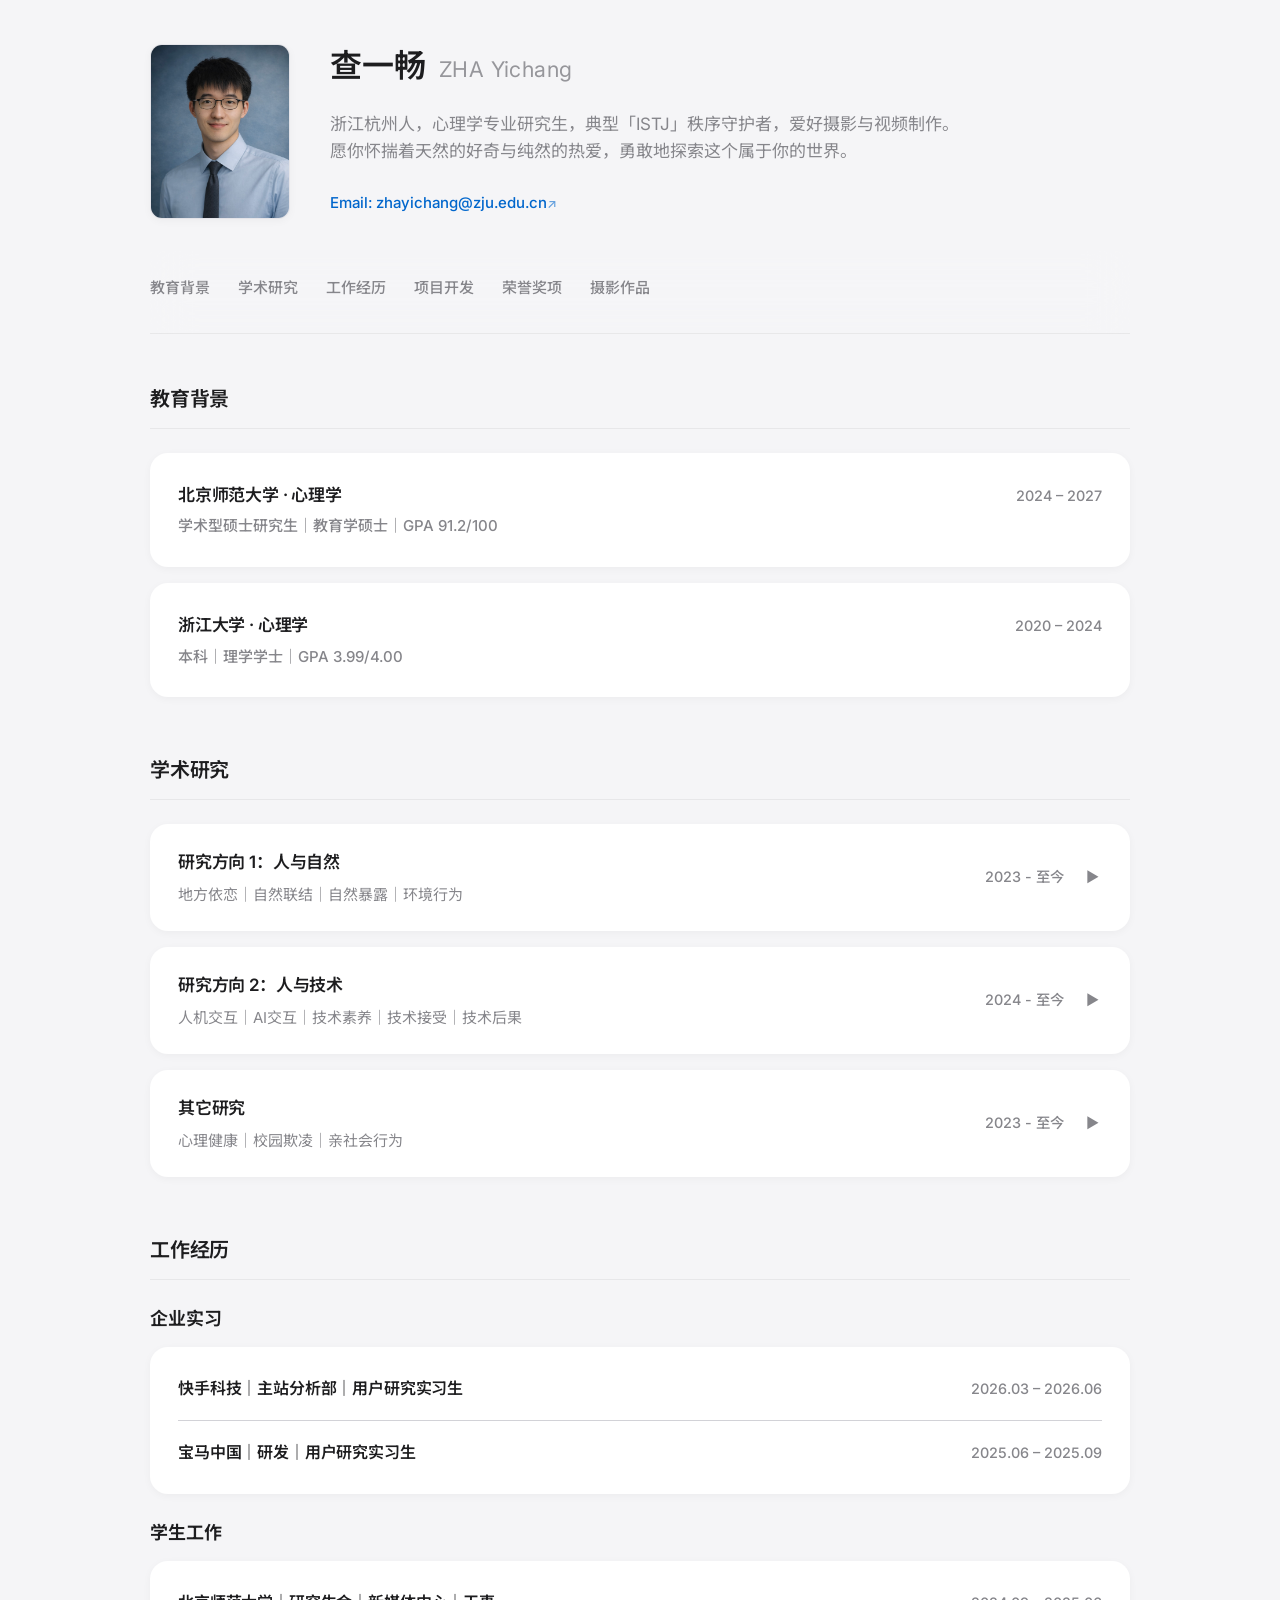
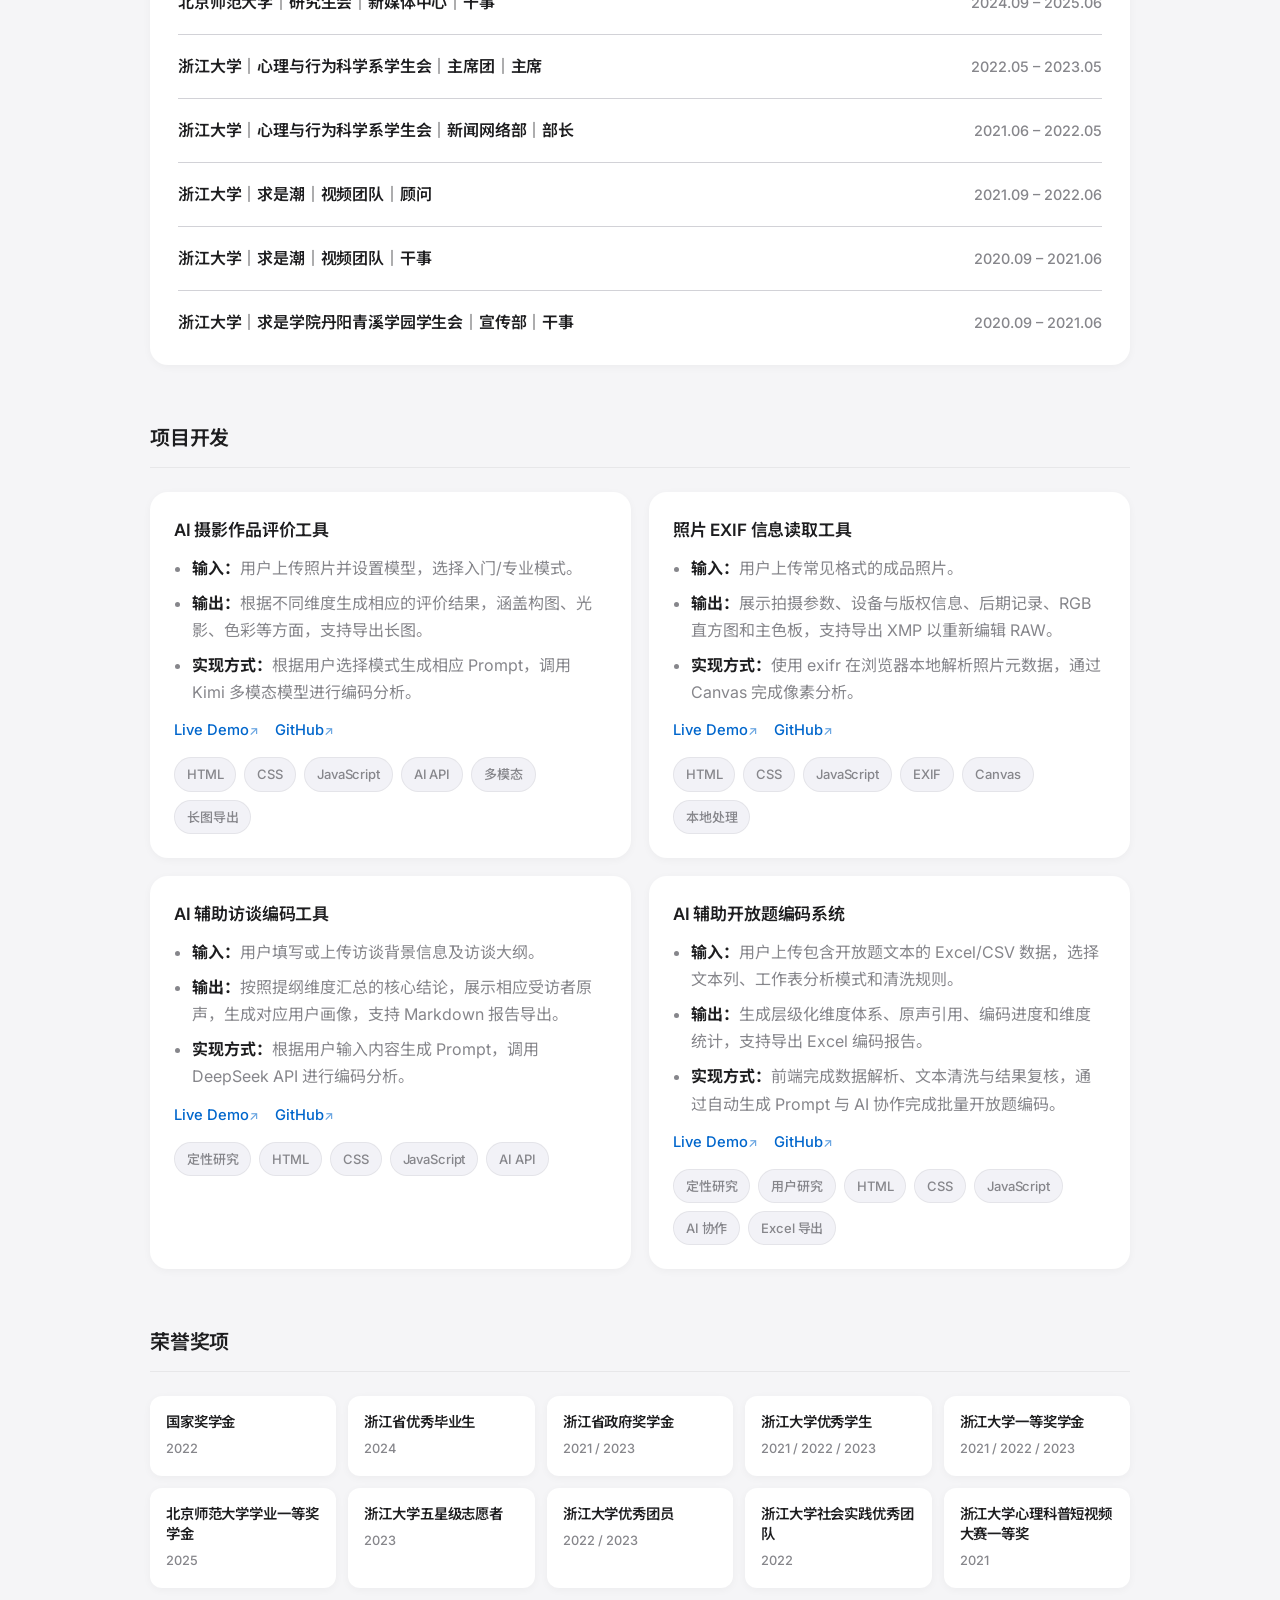
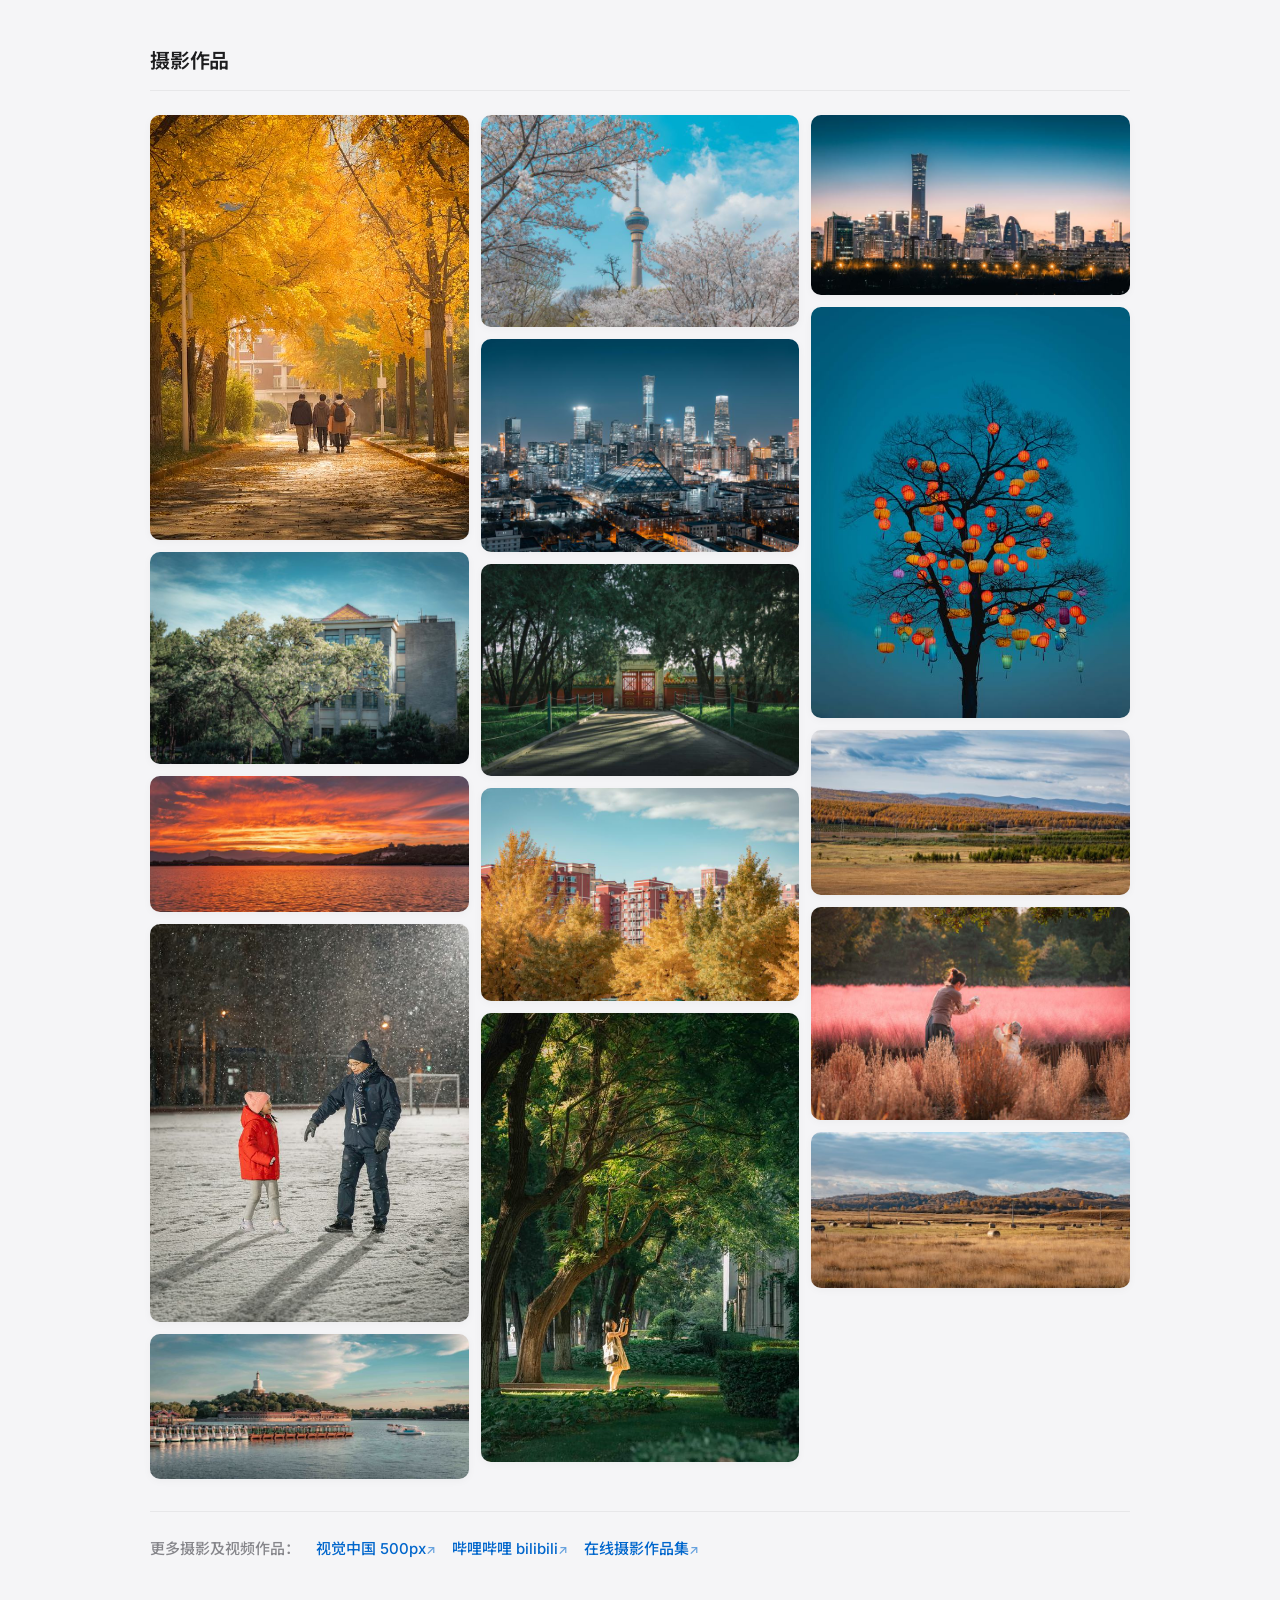
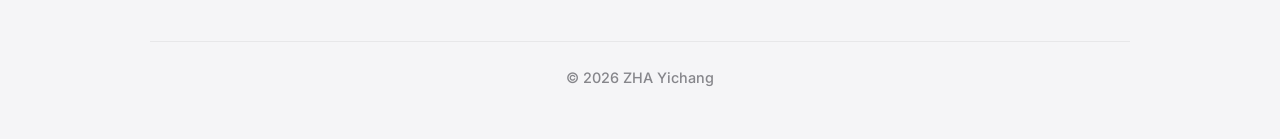
==== commit ff065f64: "Add grouped work experience section" ====
--- a/index.html
+++ b/index.html
@@ -56,6 +56,7 @@
       <ul>
         <li><a href="#education">教育背景</a></li>
         <li><a href="#research">学术研究</a></li>
+        <li><a href="#experience">工作经历</a></li>
         <li><a href="#projects">项目开发</a></li>
         <li><a href="#awards">荣誉奖项</a></li>
         <li><a href="#photography">摄影作品</a></li>
@@ -295,6 +296,73 @@
         </div>
       </div>
 
+    </section>
+
+    <!-- ===== Experience ===== -->
+    <section id="experience">
+      <h2 class="section-title">工作经历</h2>
+
+      <h3 class="experience-group-title">企业实习</h3>
+      <div class="card experience-group">
+        <div class="experience-item">
+          <div class="card-title">
+            <h4>快手科技｜主站分析部｜用户研究实习生</h4>
+            <span class="date">2026.03 – 2026.06</span>
+          </div>
+        </div>
+
+        <div class="experience-item">
+          <div class="card-title">
+            <h4>宝马中国｜研发｜用户研究实习生</h4>
+            <span class="date">2025.06 – 2025.09</span>
+          </div>
+        </div>
+      </div>
+
+      <h3 class="experience-group-title">学生工作</h3>
+      <div class="card experience-group">
+        <div class="experience-item">
+          <div class="card-title">
+            <h4>北京师范大学｜研究生会｜新媒体中心｜干事</h4>
+            <span class="date">2024.09 – 2025.06</span>
+          </div>
+        </div>
+
+        <div class="experience-item">
+          <div class="card-title">
+            <h4>浙江大学｜心理与行为科学系学生会｜主席团｜主席</h4>
+            <span class="date">2022.05 – 2023.05</span>
+          </div>
+        </div>
+
+        <div class="experience-item">
+          <div class="card-title">
+            <h4>浙江大学｜心理与行为科学系学生会｜新闻网络部｜部长</h4>
+            <span class="date">2021.06 – 2022.05</span>
+          </div>
+        </div>
+
+        <div class="experience-item">
+          <div class="card-title">
+            <h4>浙江大学｜求是潮｜视频团队｜顾问</h4>
+            <span class="date">2021.09 – 2022.06</span>
+          </div>
+        </div>
+
+        <div class="experience-item">
+          <div class="card-title">
+            <h4>浙江大学｜求是潮｜视频团队｜干事</h4>
+            <span class="date">2020.09 – 2021.06</span>
+          </div>
+        </div>
+
+        <div class="experience-item">
+          <div class="card-title">
+            <h4>浙江大学｜求是学院丹阳青溪学园学生会｜宣传部｜干事</h4>
+            <span class="date">2020.09 – 2021.06</span>
+          </div>
+        </div>
+      </div>
     </section>
 
     <!-- ===== Projects ===== -->
--- a/style.css
+++ b/style.css
@@ -321,6 +321,36 @@
     margin-bottom: 0;
 }
 
+.experience-group-title {
+    font-size: 1.125rem;
+    font-weight: 650;
+    color: var(--text);
+    margin-bottom: 12px;
+}
+
+.experience-group + .experience-group-title {
+    margin-top: 24px;
+}
+
+.experience-group {
+    padding-block: 10px;
+}
+
+.experience-item {
+    padding-block: 18px;
+}
+
+.experience-item + .experience-item {
+    border-top: 1px solid var(--line-solid);
+}
+
+.experience-item h4 {
+    font-size: 1rem;
+    font-weight: 600;
+    letter-spacing: -0.01em;
+    min-width: 0;
+}
+
 .expand-icon {
     display: inline-block;
     font-size: 0.9rem;
@@ -883,6 +913,14 @@
         white-space: normal;
     }
 
+    .experience-group {
+        padding-block: 10px;
+    }
+
+    .experience-item .date {
+        align-self: flex-end;
+    }
+
     .theme-main {
         flex-direction: column;
         align-items: flex-start;
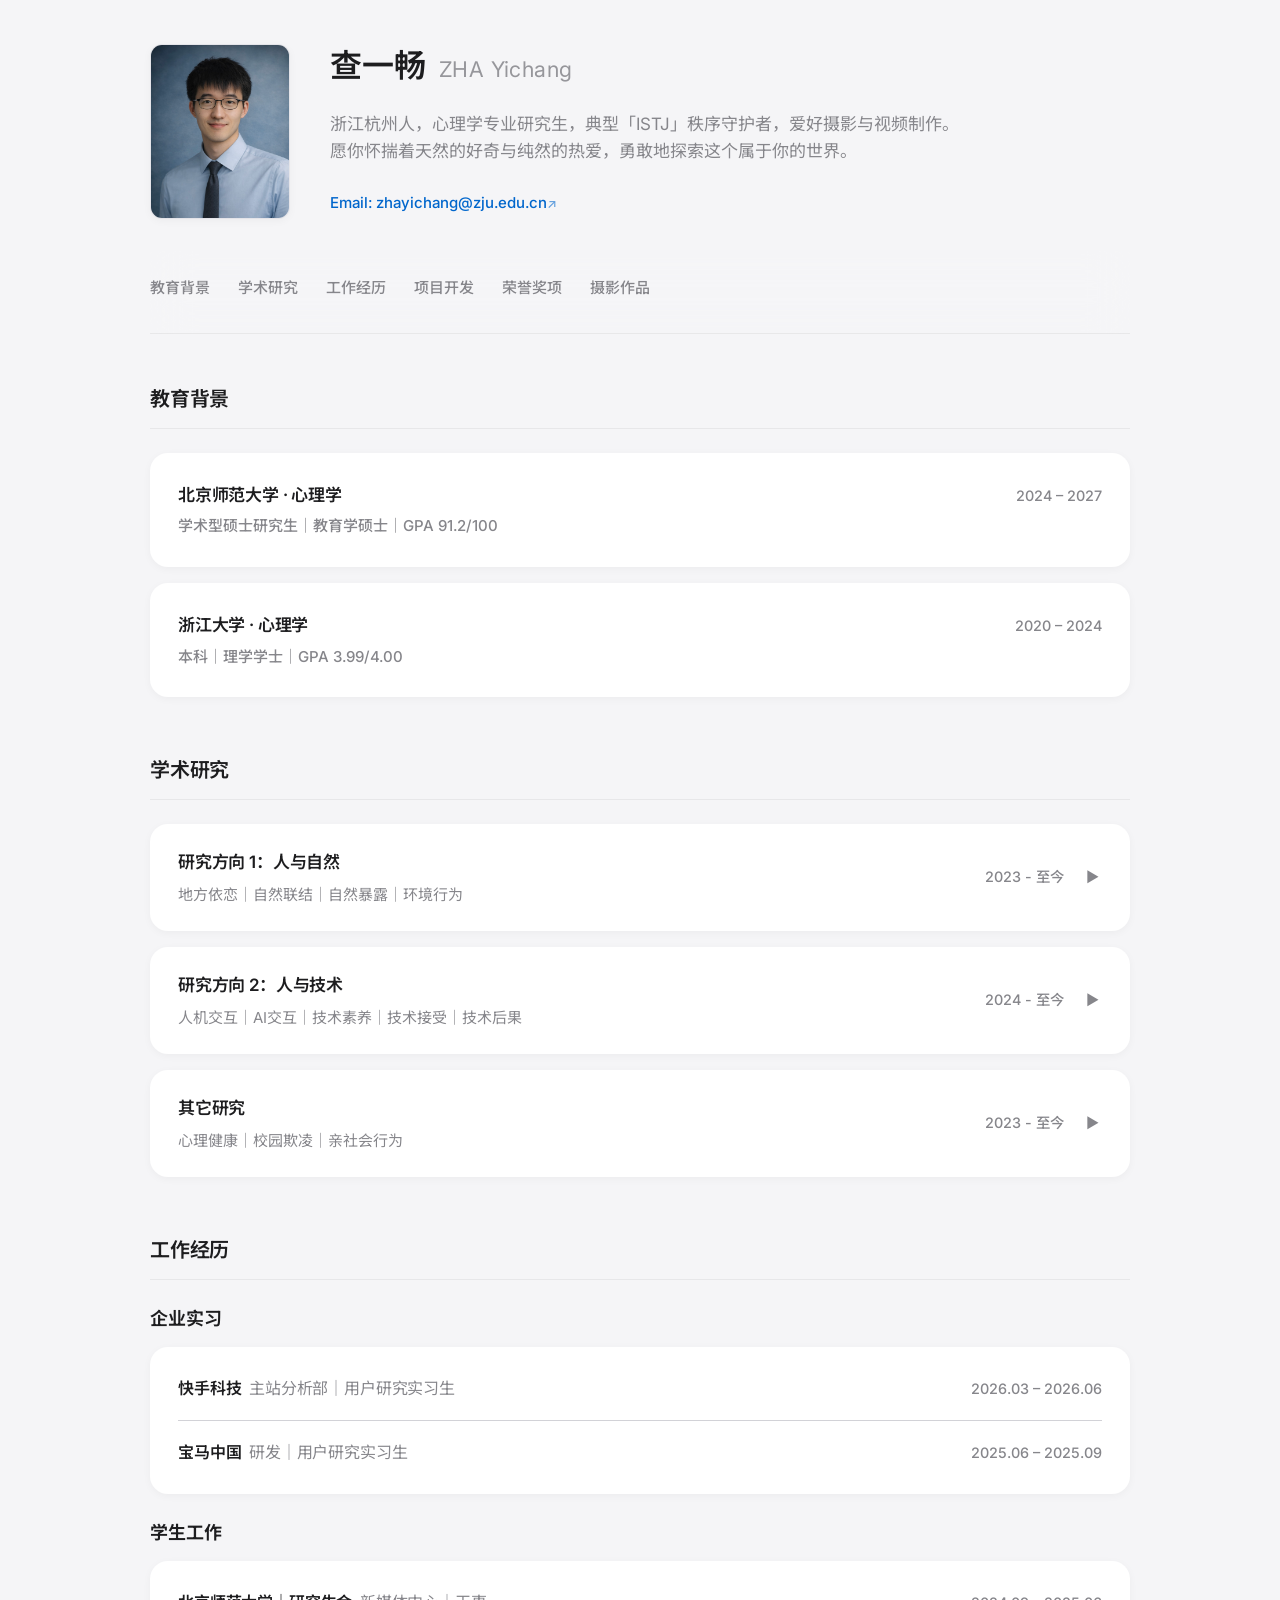
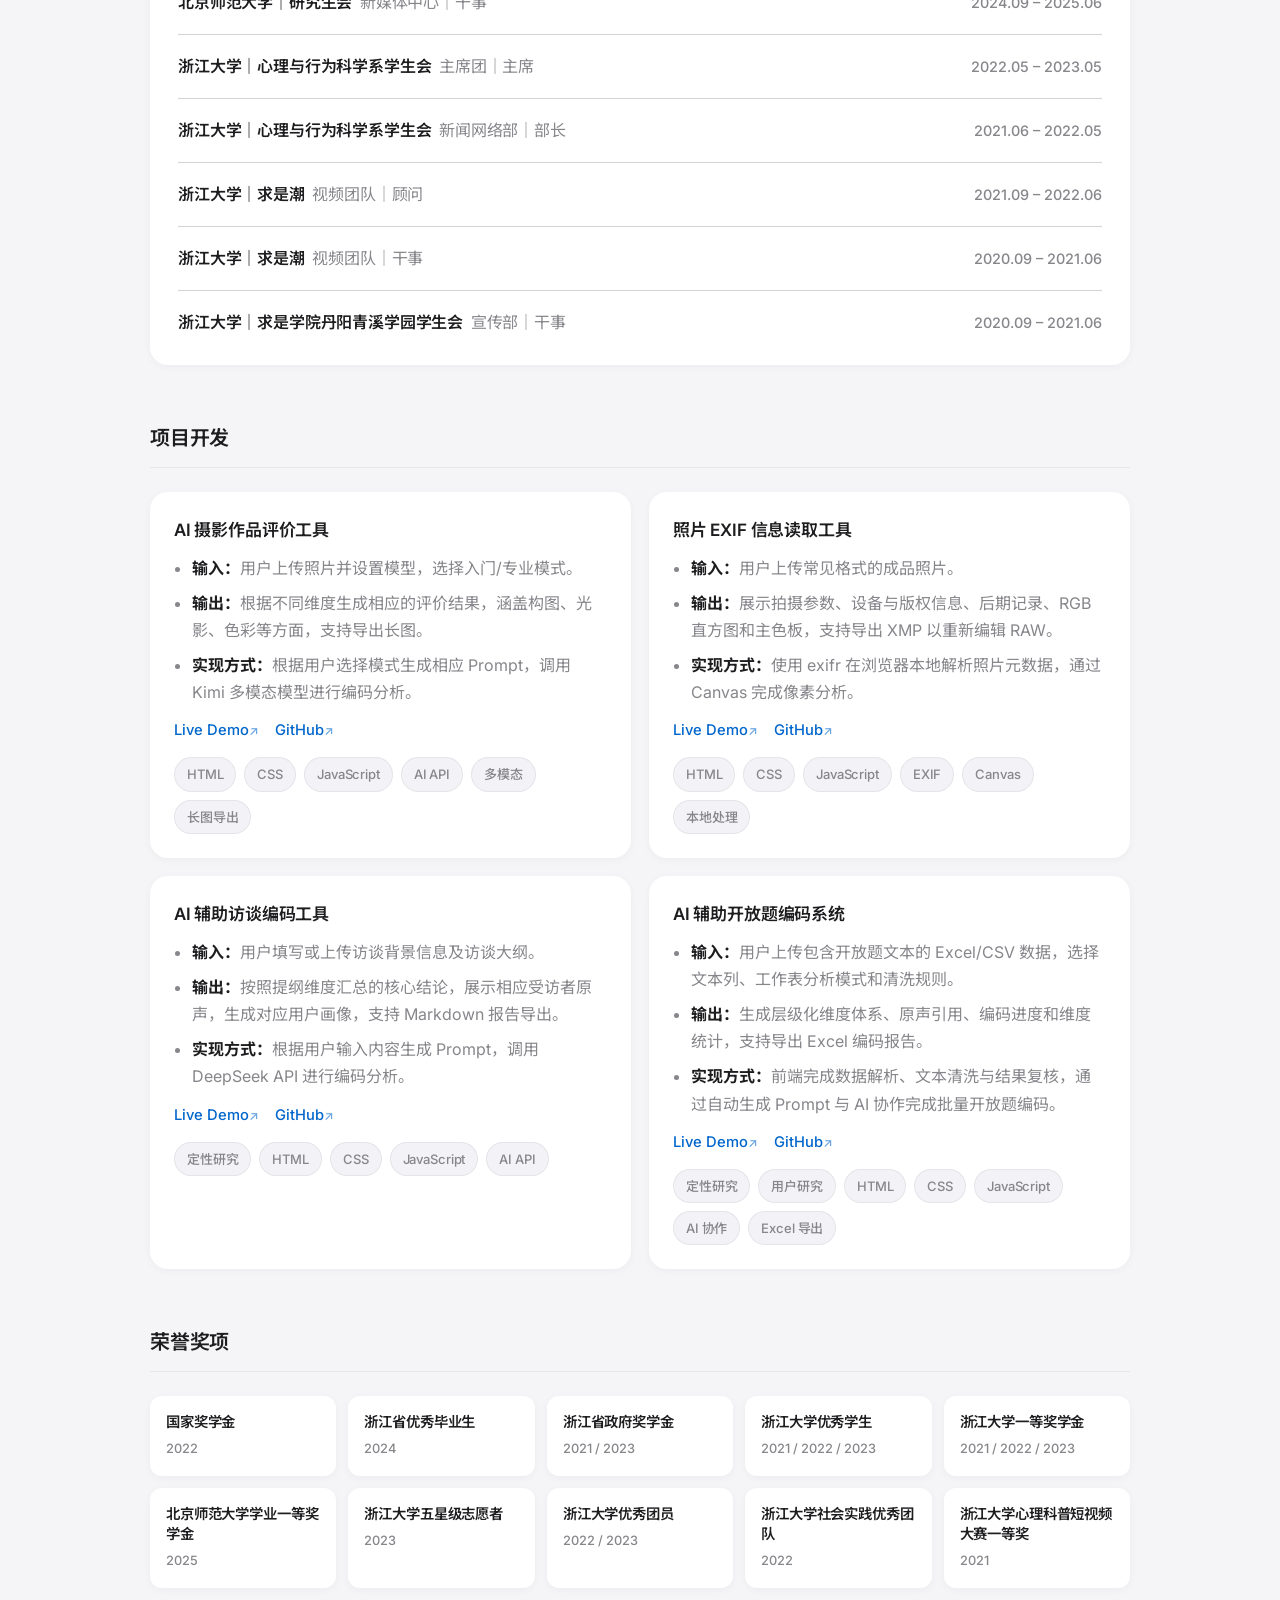
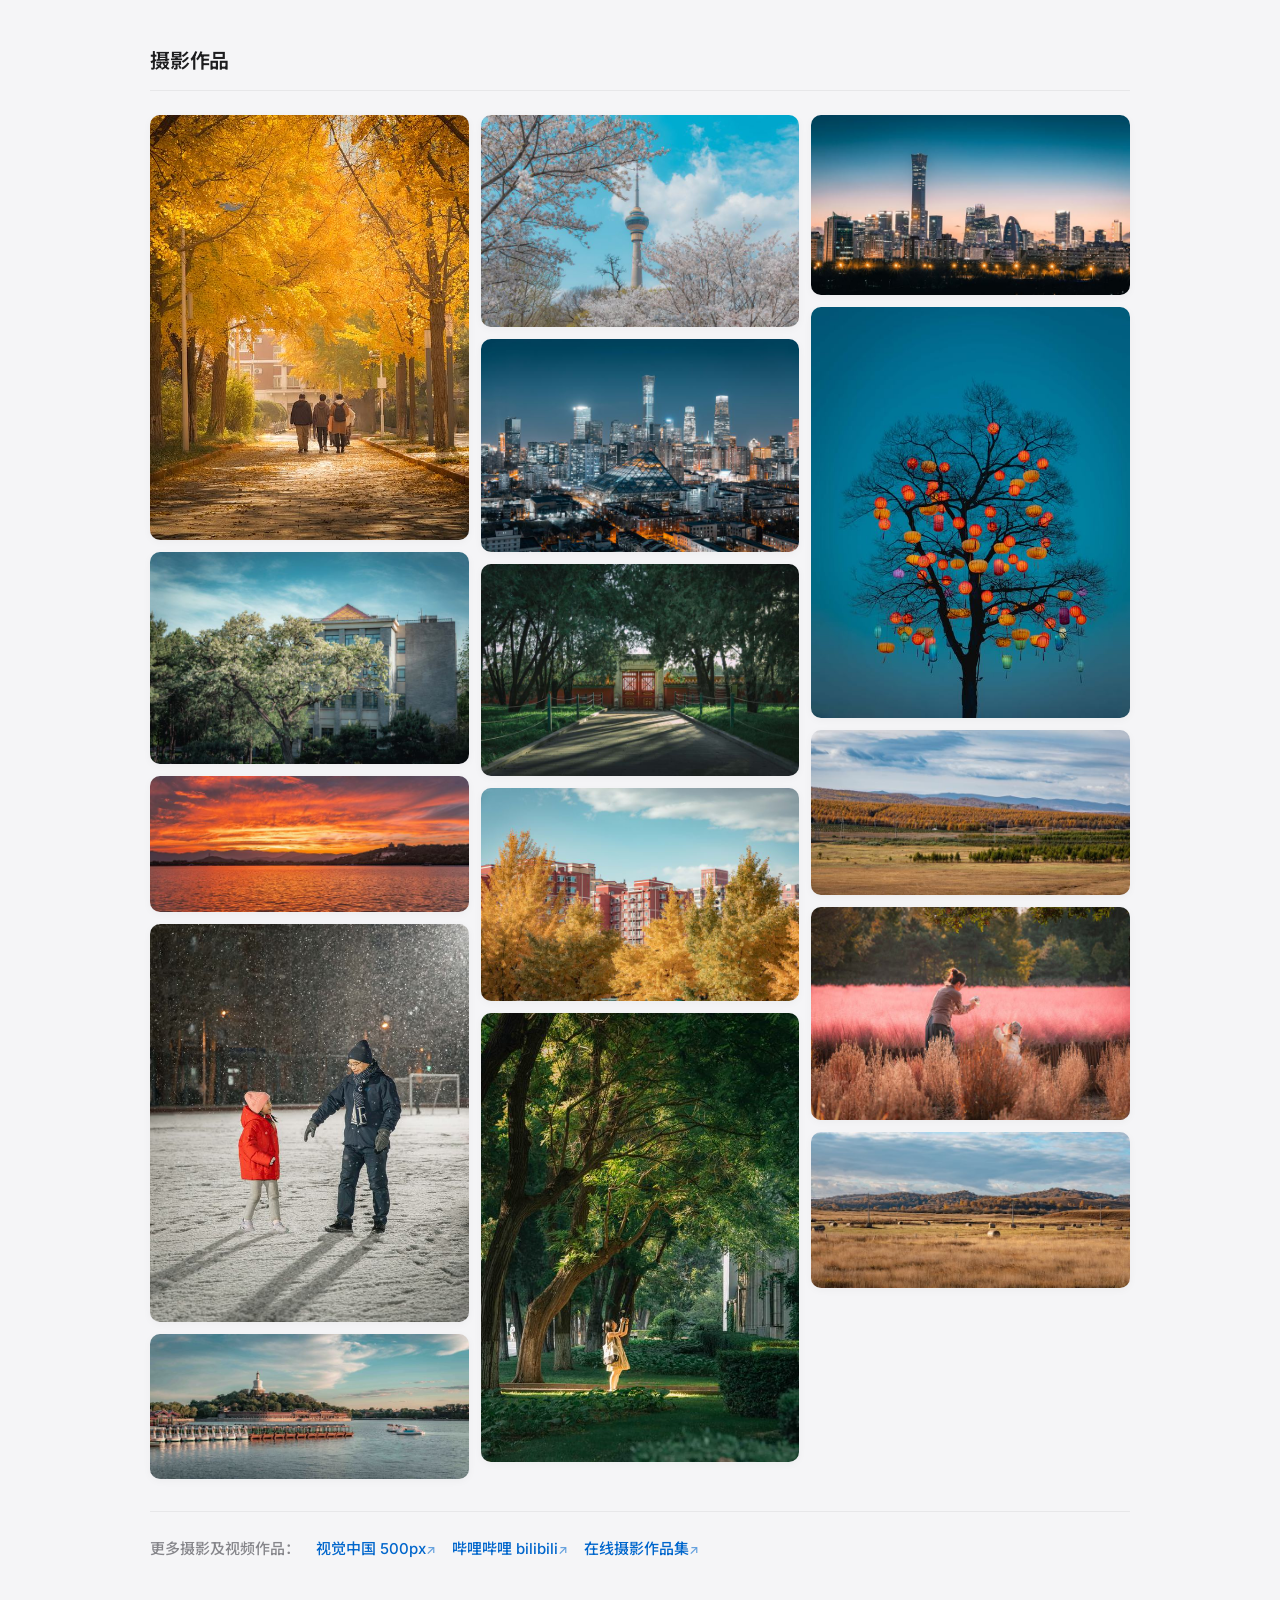
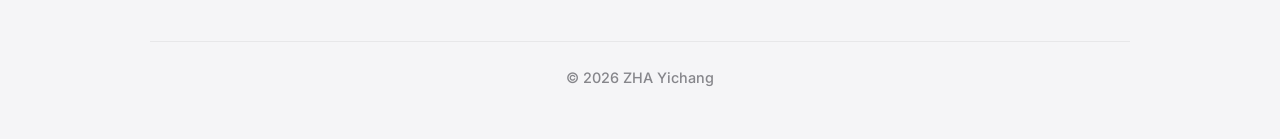
==== commit 43b199f4: "Refine work experience typography and spacing" ====
--- a/index.html
+++ b/index.html
@@ -306,14 +306,14 @@
       <div class="card experience-group">
         <div class="experience-item">
           <div class="card-title">
-            <h4>快手科技｜主站分析部｜用户研究实习生</h4>
+            <h4>快手科技<span class="experience-detail">&nbsp;&nbsp;主站分析部｜用户研究实习生</span></h4>
             <span class="date">2026.03 – 2026.06</span>
           </div>
         </div>
 
         <div class="experience-item">
           <div class="card-title">
-            <h4>宝马中国｜研发｜用户研究实习生</h4>
+            <h4>宝马中国<span class="experience-detail">&nbsp;&nbsp;研发｜用户研究实习生</span></h4>
             <span class="date">2025.06 – 2025.09</span>
           </div>
         </div>
@@ -323,42 +323,42 @@
       <div class="card experience-group">
         <div class="experience-item">
           <div class="card-title">
-            <h4>北京师范大学｜研究生会｜新媒体中心｜干事</h4>
+            <h4>北京师范大学｜研究生会<span class="experience-detail">&nbsp;&nbsp;新媒体中心｜干事</span></h4>
             <span class="date">2024.09 – 2025.06</span>
           </div>
         </div>
 
         <div class="experience-item">
           <div class="card-title">
-            <h4>浙江大学｜心理与行为科学系学生会｜主席团｜主席</h4>
+            <h4>浙江大学｜心理与行为科学系学生会<span class="experience-detail">&nbsp;&nbsp;主席团｜主席</span></h4>
             <span class="date">2022.05 – 2023.05</span>
           </div>
         </div>
 
         <div class="experience-item">
           <div class="card-title">
-            <h4>浙江大学｜心理与行为科学系学生会｜新闻网络部｜部长</h4>
+            <h4>浙江大学｜心理与行为科学系学生会<span class="experience-detail">&nbsp;&nbsp;新闻网络部｜部长</span></h4>
             <span class="date">2021.06 – 2022.05</span>
           </div>
         </div>
 
         <div class="experience-item">
           <div class="card-title">
-            <h4>浙江大学｜求是潮｜视频团队｜顾问</h4>
+            <h4>浙江大学｜求是潮<span class="experience-detail">&nbsp;&nbsp;视频团队｜顾问</span></h4>
             <span class="date">2021.09 – 2022.06</span>
           </div>
         </div>
 
         <div class="experience-item">
           <div class="card-title">
-            <h4>浙江大学｜求是潮｜视频团队｜干事</h4>
+            <h4>浙江大学｜求是潮<span class="experience-detail">&nbsp;&nbsp;视频团队｜干事</span></h4>
             <span class="date">2020.09 – 2021.06</span>
           </div>
         </div>
 
         <div class="experience-item">
           <div class="card-title">
-            <h4>浙江大学｜求是学院丹阳青溪学园学生会｜宣传部｜干事</h4>
+            <h4>浙江大学｜求是学院丹阳青溪学园学生会<span class="experience-detail">&nbsp;&nbsp;宣传部｜干事</span></h4>
             <span class="date">2020.09 – 2021.06</span>
           </div>
         </div>
--- a/style.css
+++ b/style.css
@@ -351,6 +351,11 @@
     min-width: 0;
 }
 
+.experience-detail {
+    color: var(--text-secondary);
+    font-weight: 400;
+}
+
 .expand-icon {
     display: inline-block;
     font-size: 0.9rem;
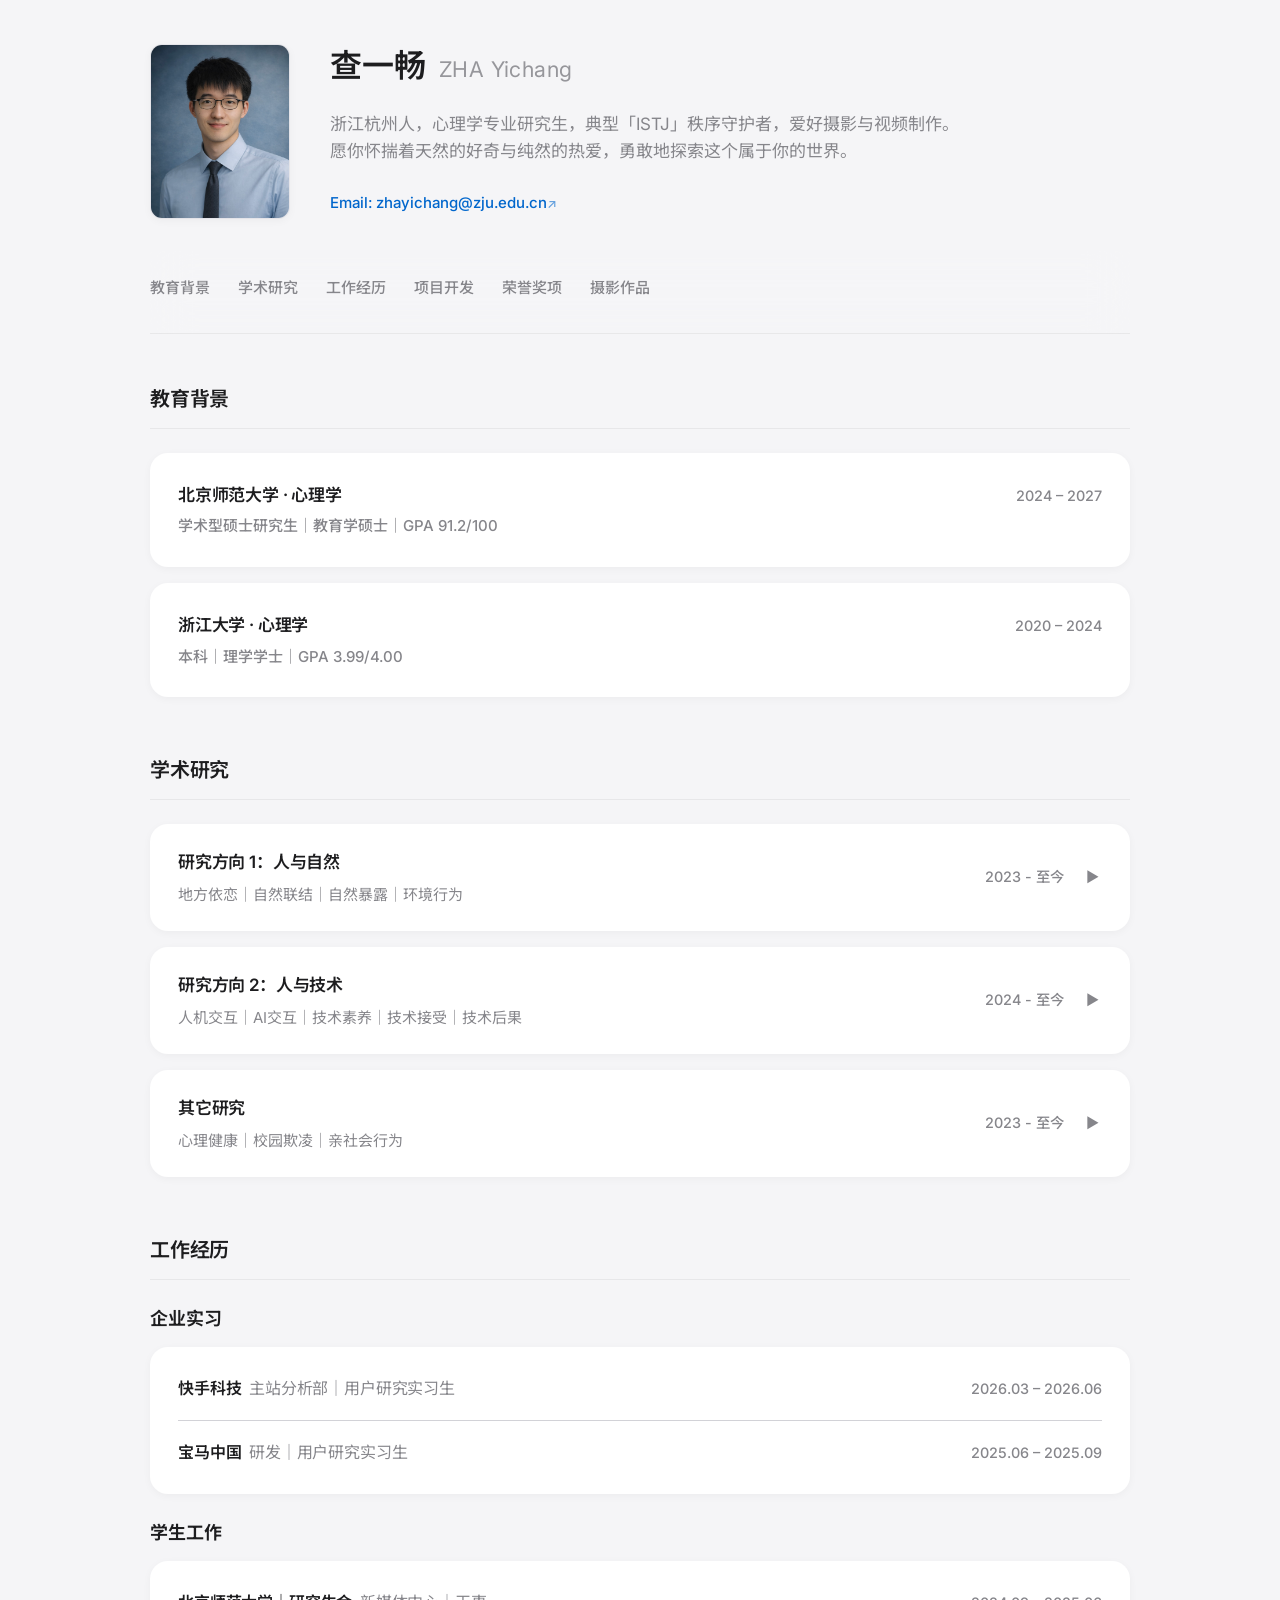
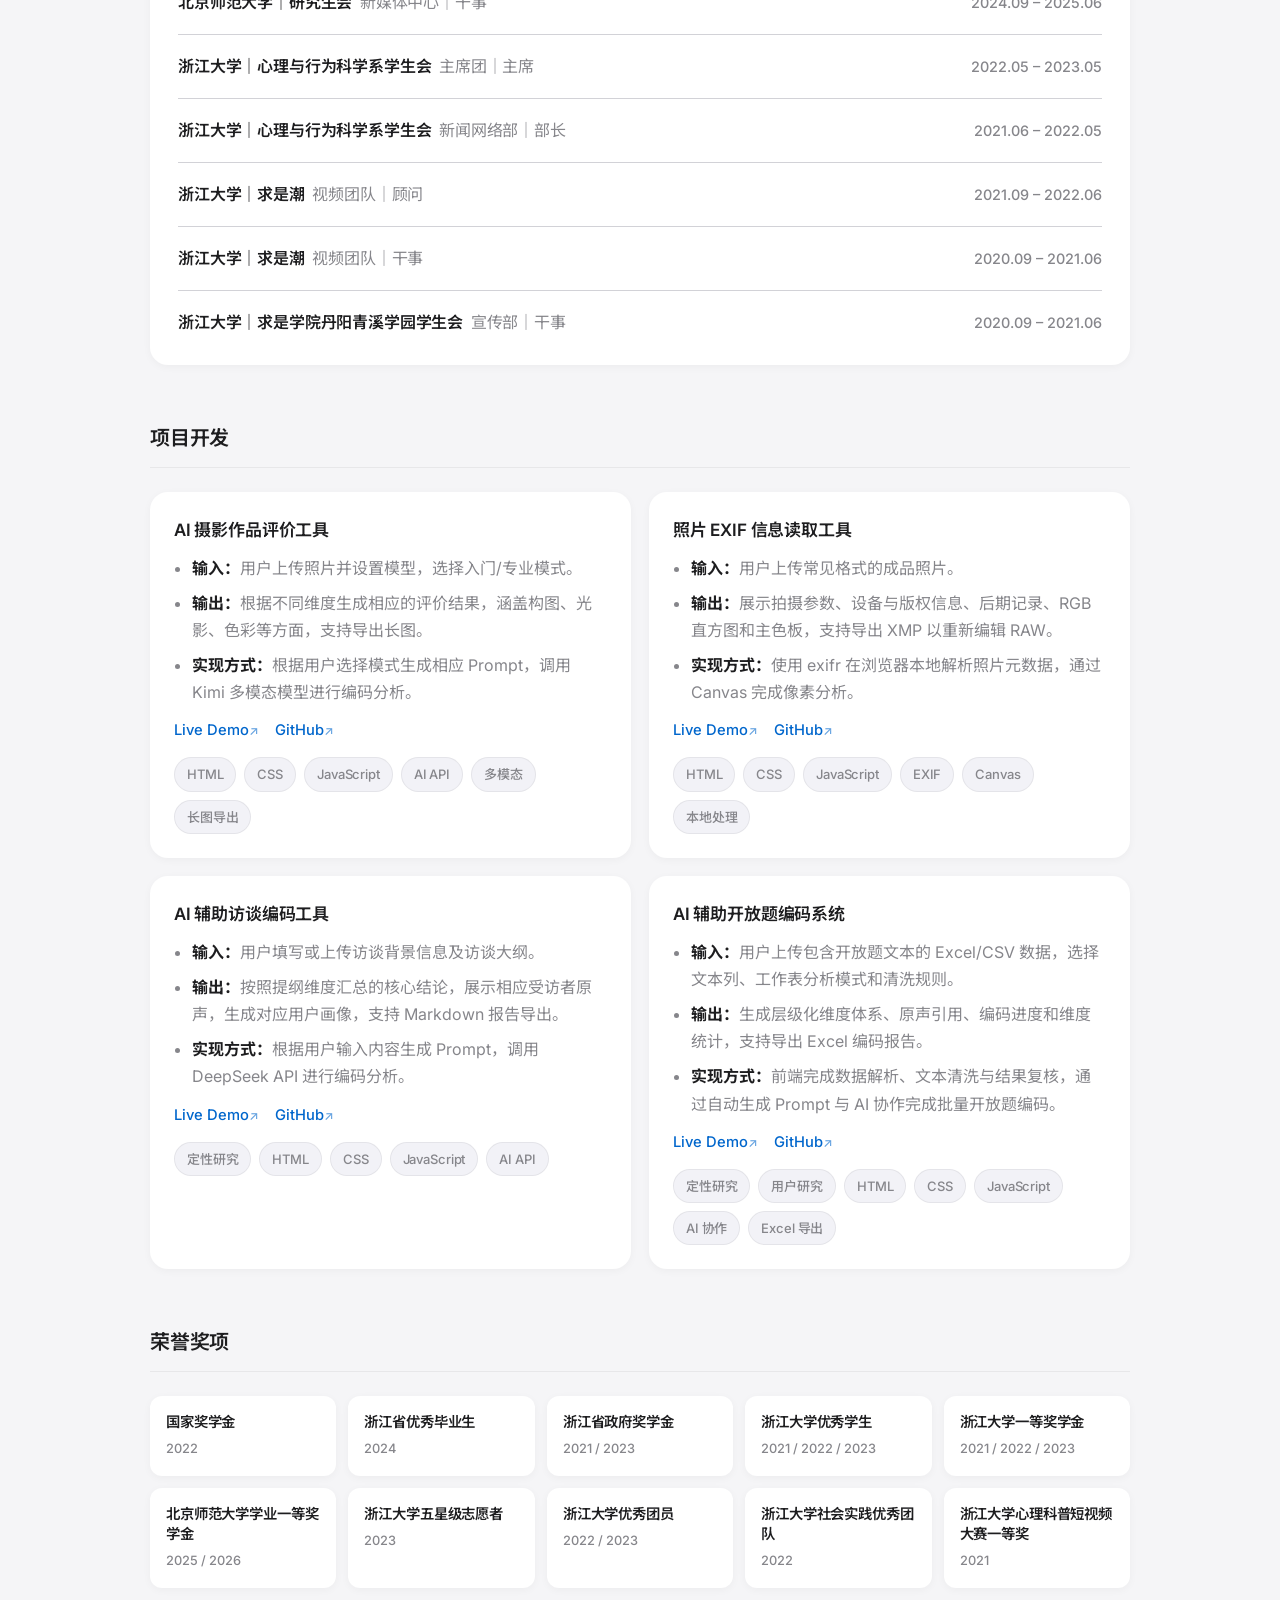
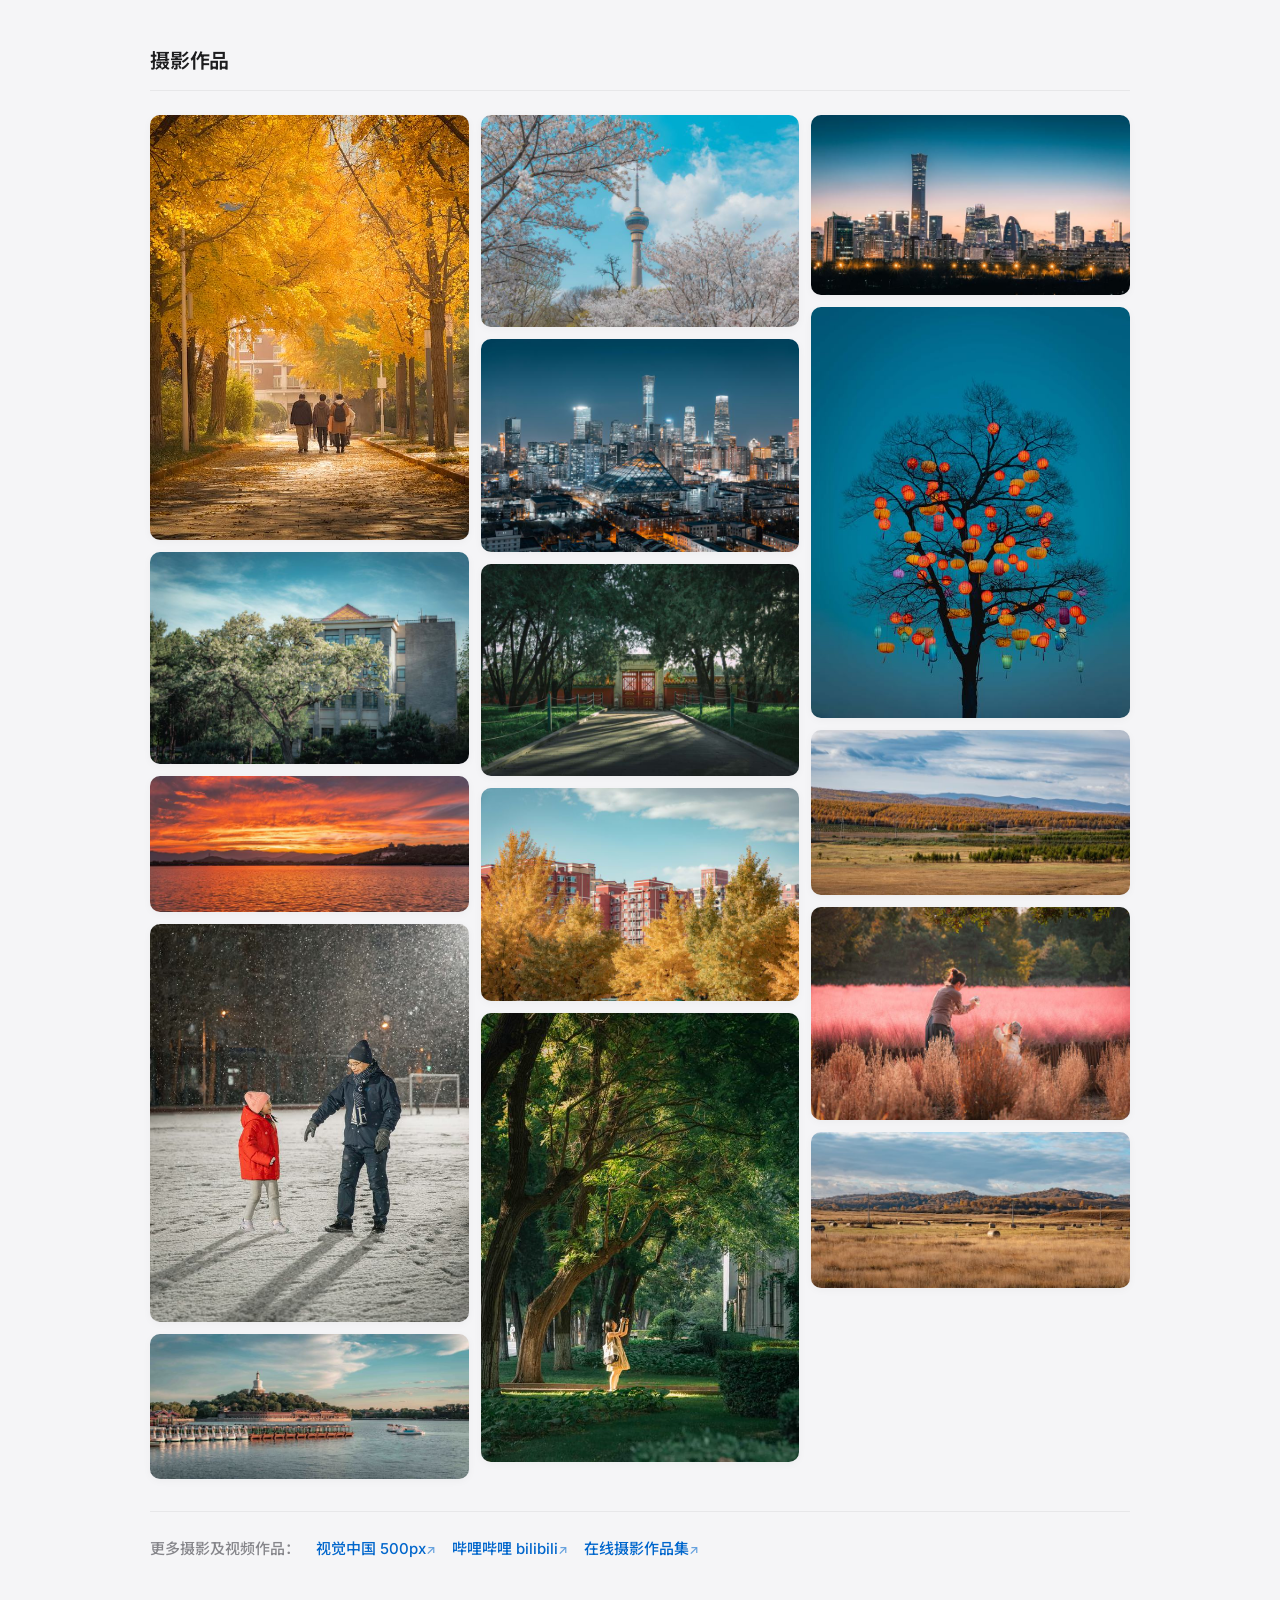
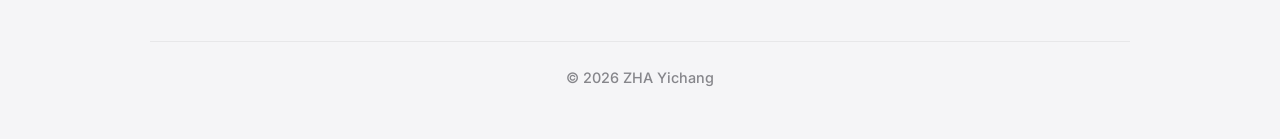
==== commit 86c6fe10: "add award" ====
--- a/index.html
+++ b/index.html
@@ -484,7 +484,7 @@
         </div>
         <div class="award-item">
           <div class="award-title">北京师范大学学业一等奖学金</div>
-          <div class="award-year">2025</div>
+          <div class="award-year">2025 / 2026</div>
         </div>
         <div class="award-item">
           <div class="award-title">浙江大学五星级志愿者</div>
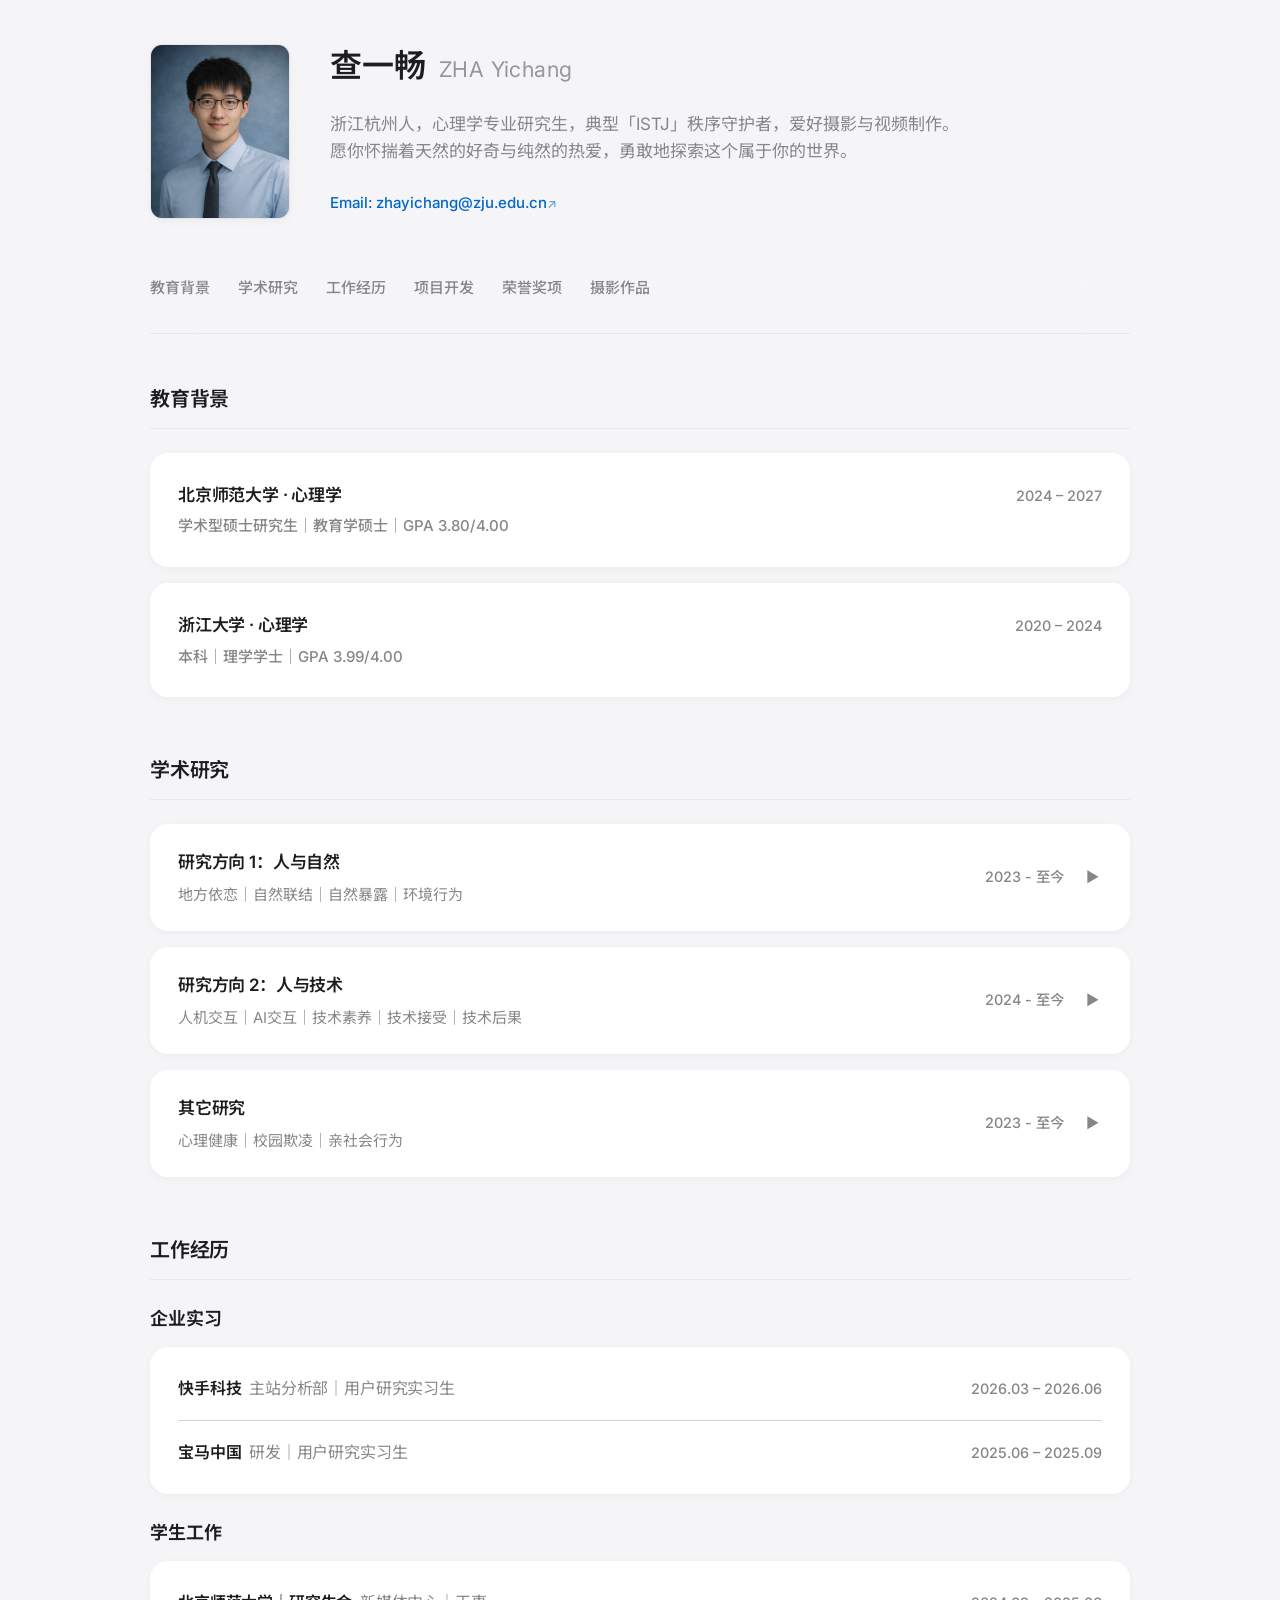
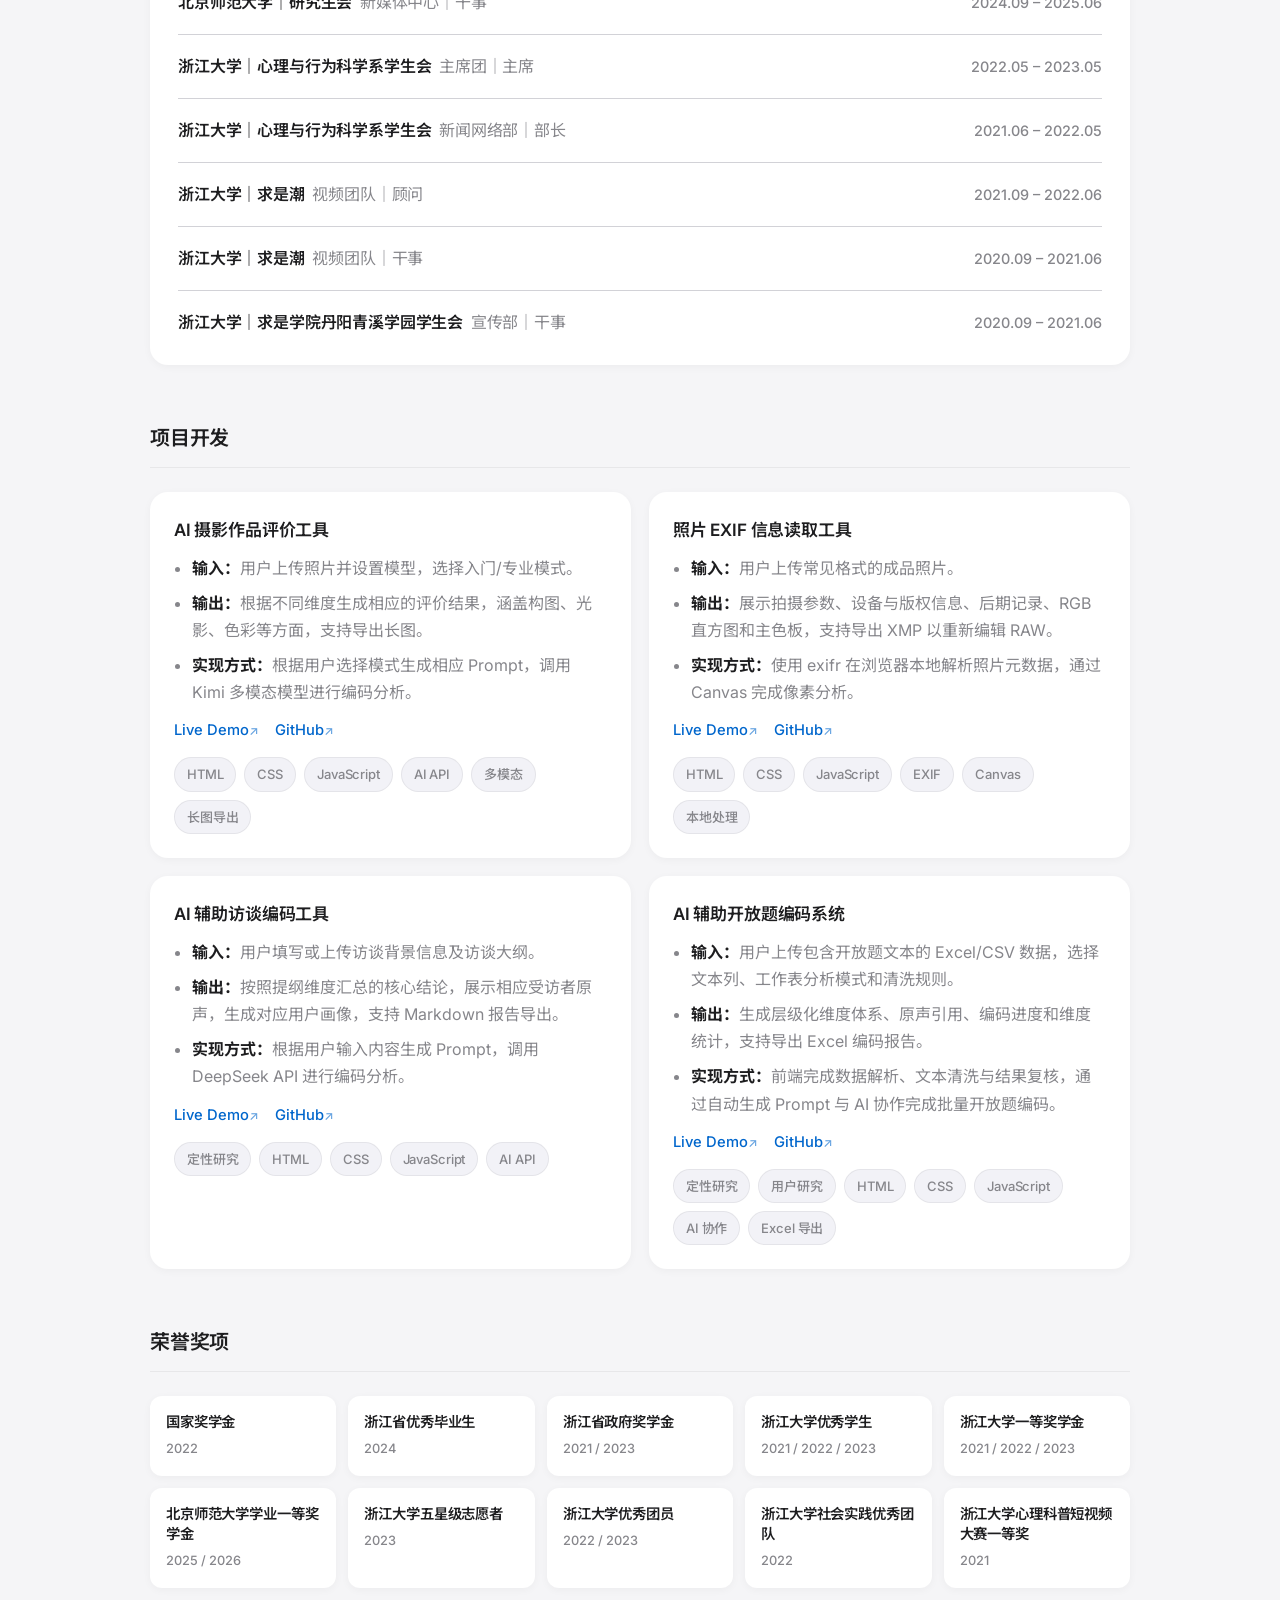
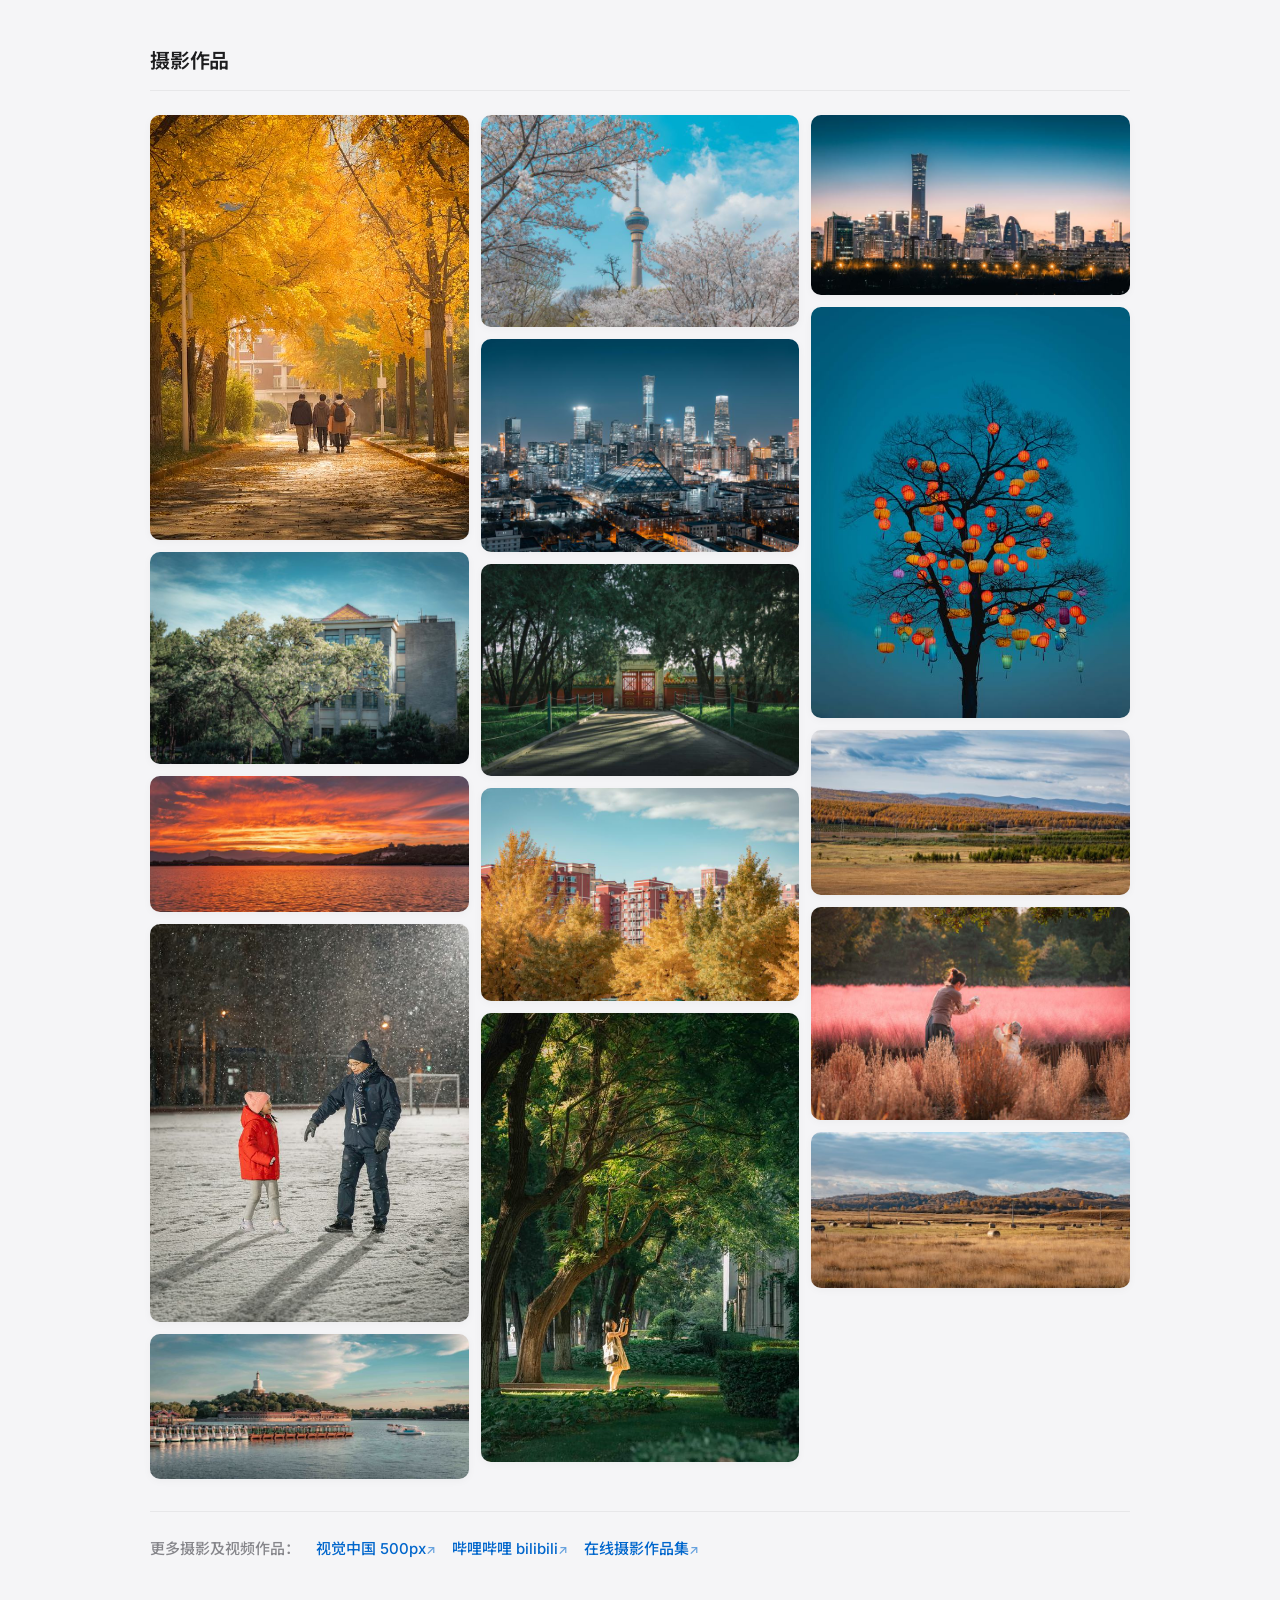
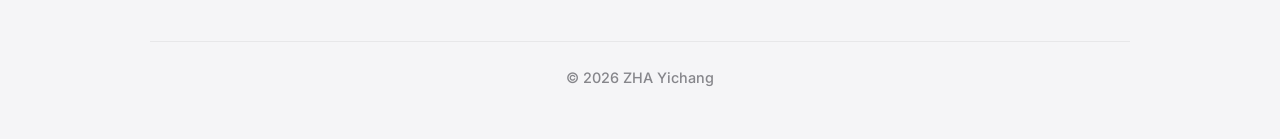
==== commit c75629fd: "renew info" ====
--- a/index.html
+++ b/index.html
@@ -74,7 +74,7 @@
             <span class="date">2024 – 2027</span>
           </div>
         </div>
-        <div class="subtitle">学术型硕士研究生｜教育学硕士｜GPA 91.2/100</div>
+        <div class="subtitle">学术型硕士研究生｜教育学硕士｜GPA 3.80/4.00</div>
       </div>
 
       <div class="card">
